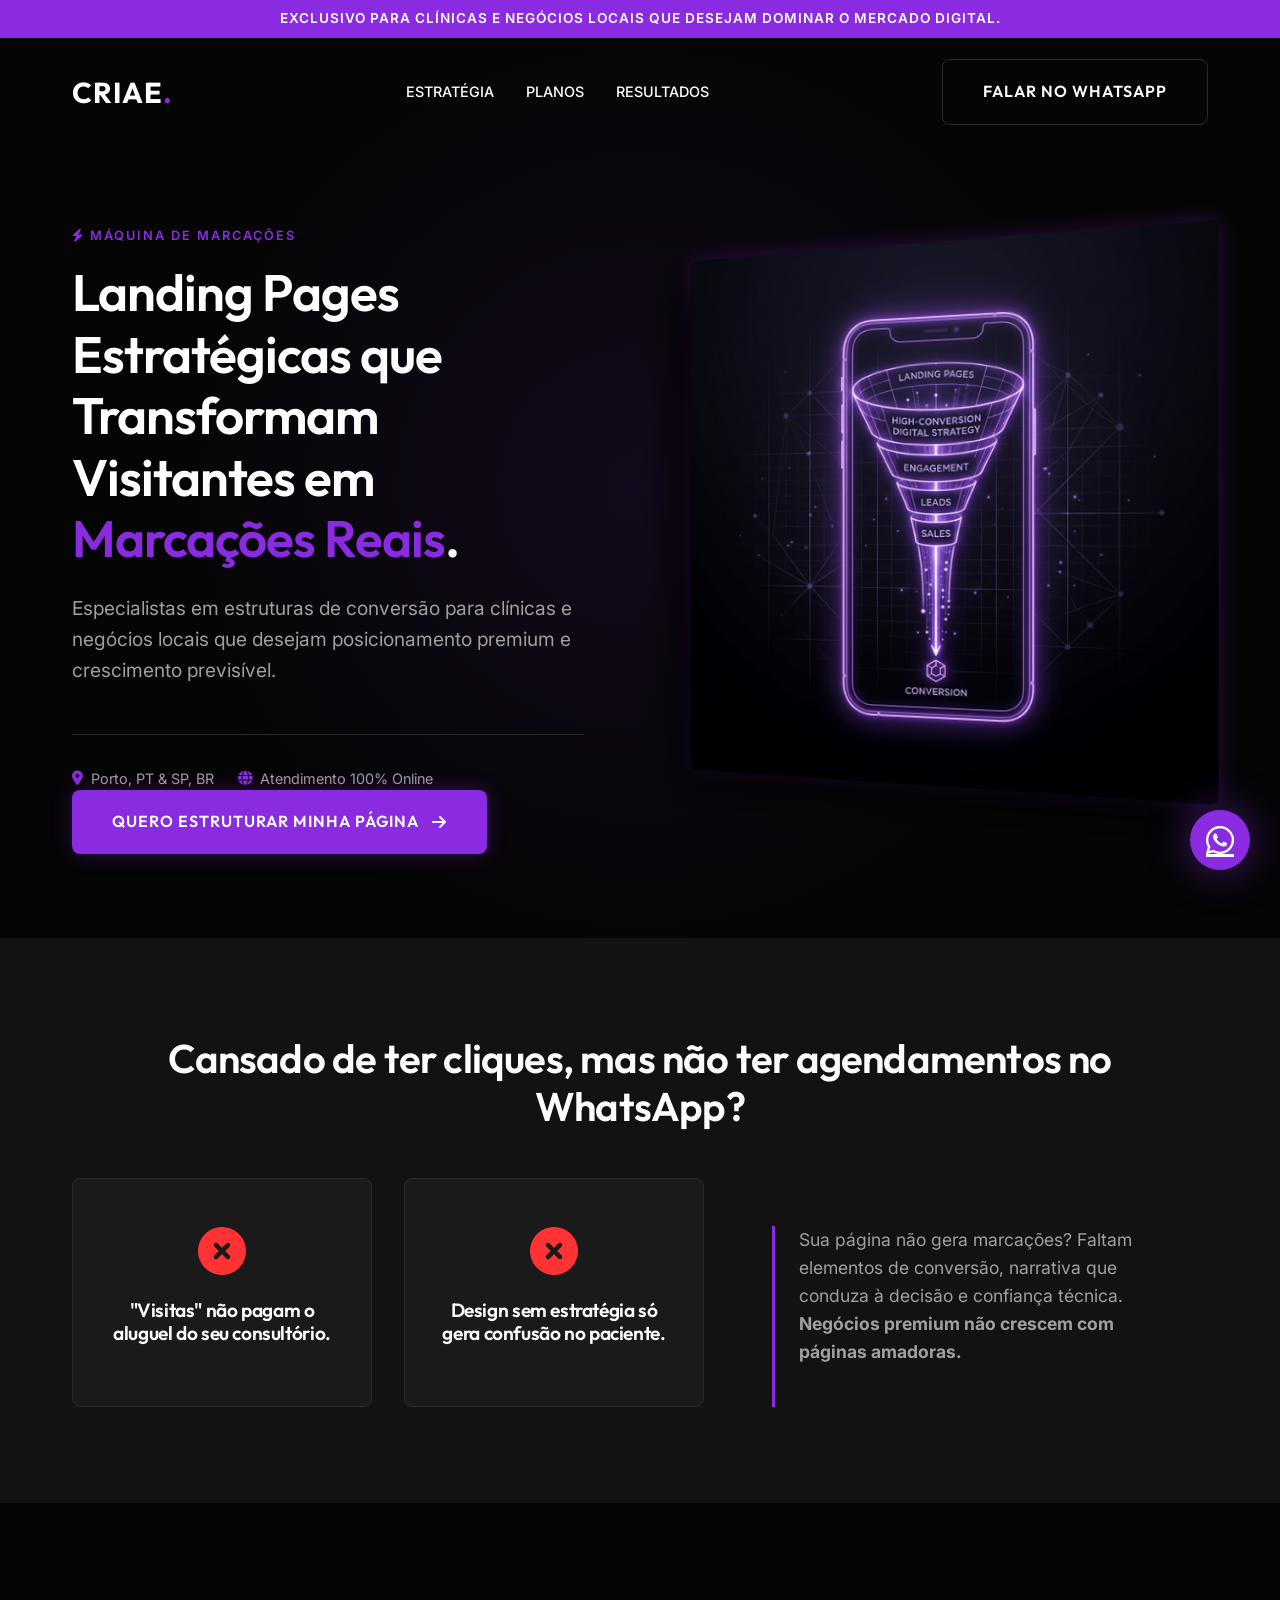
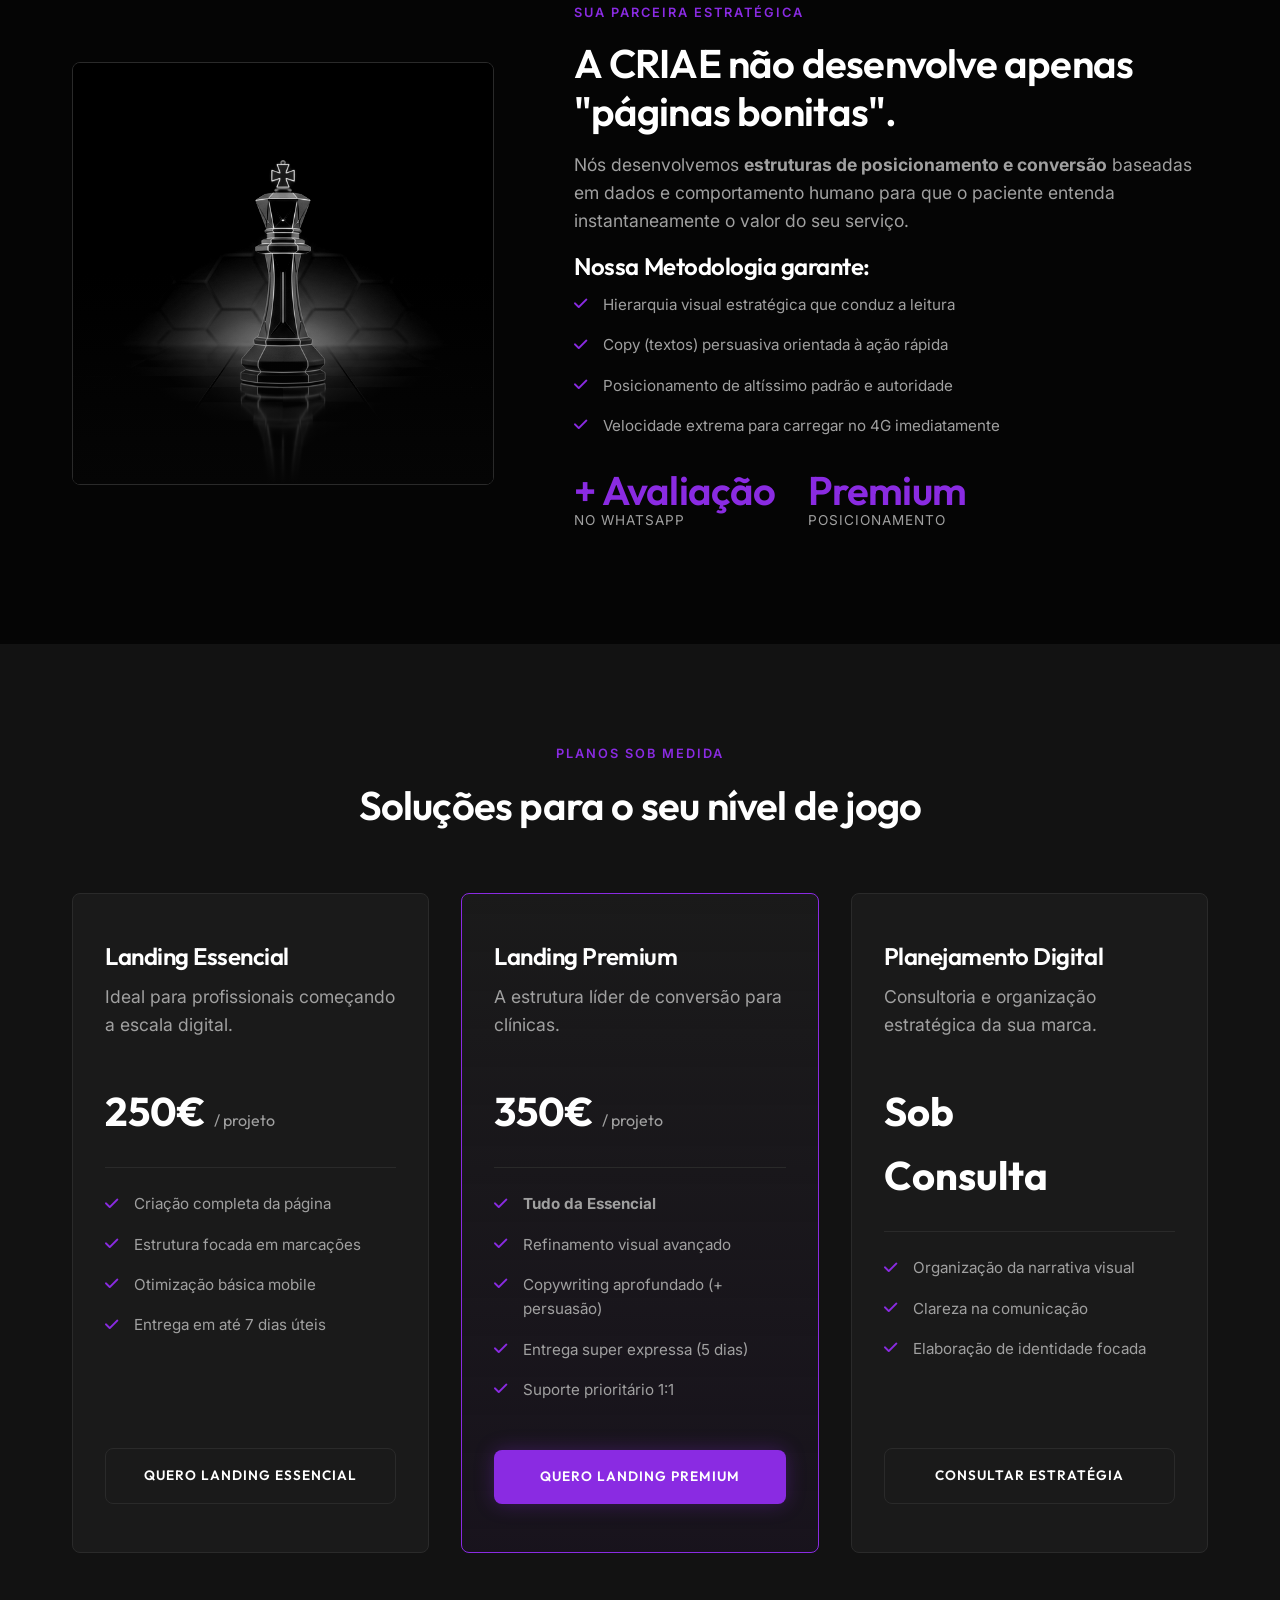
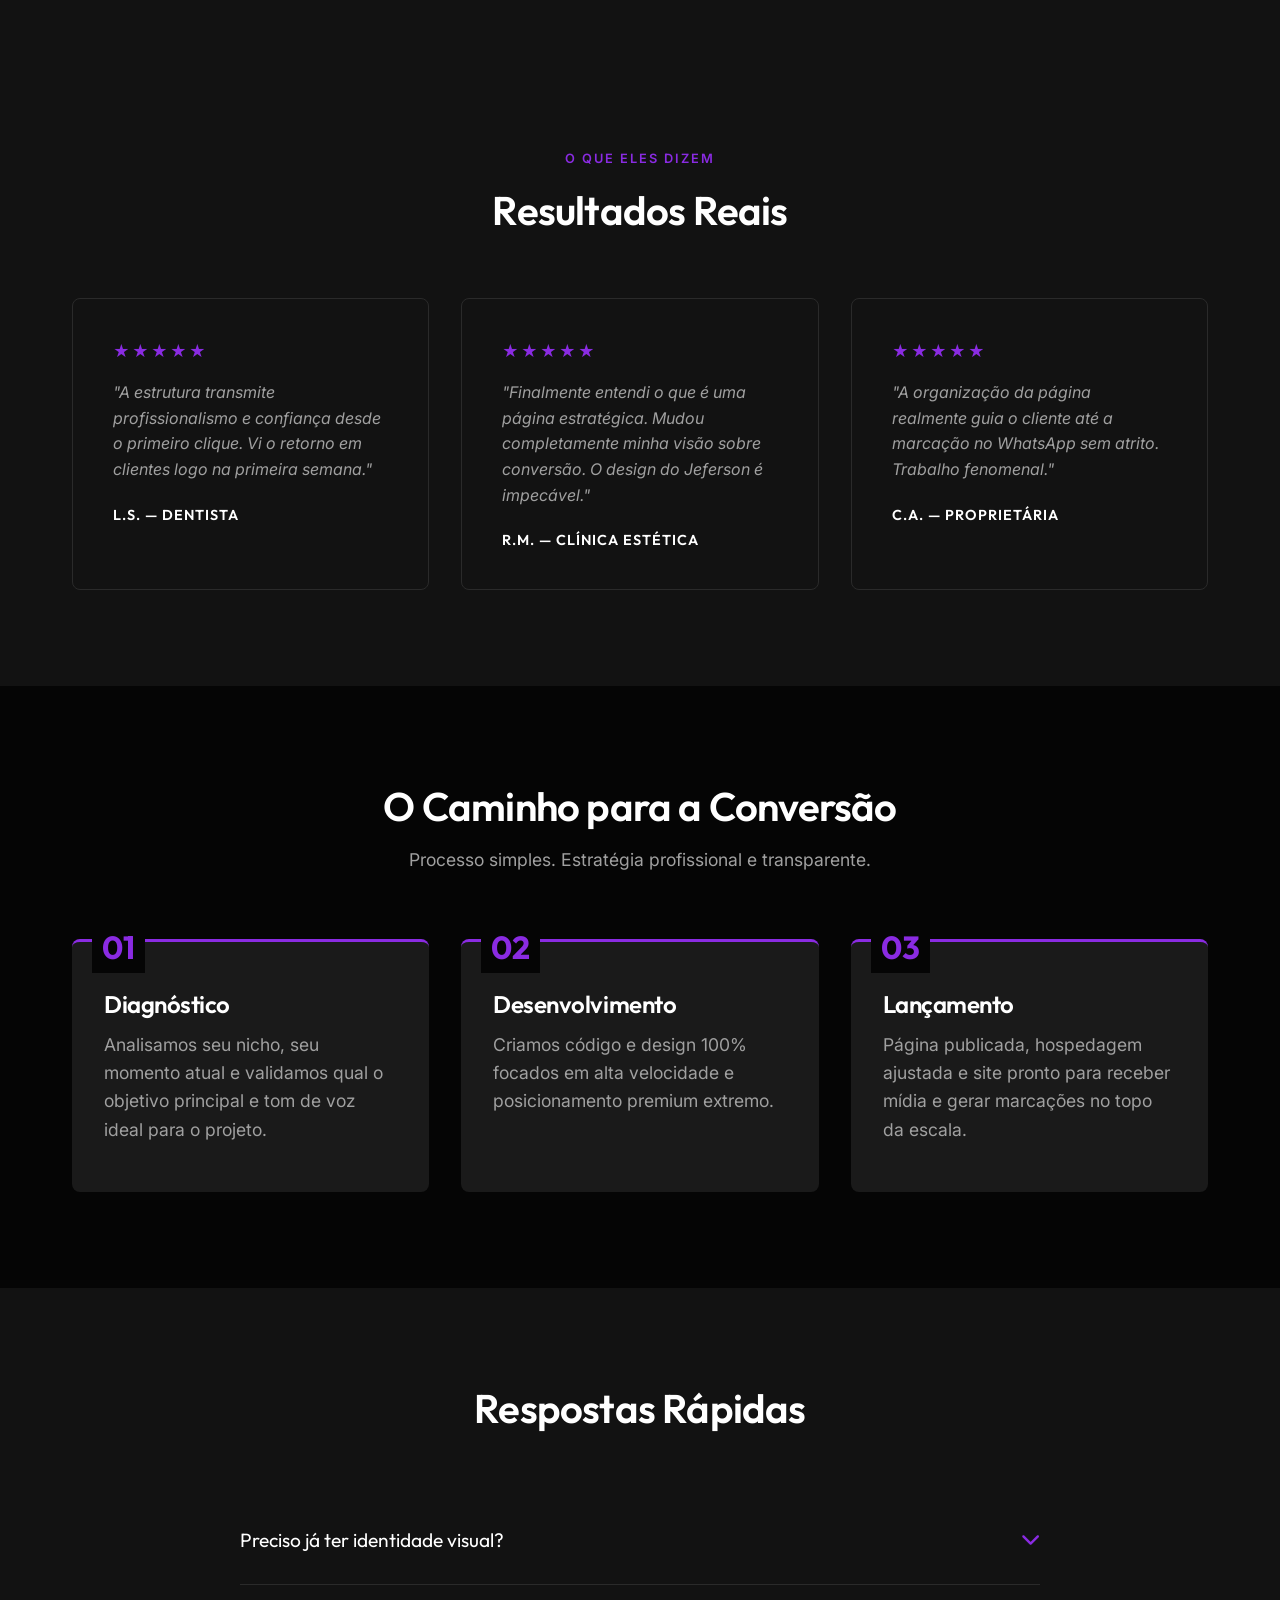
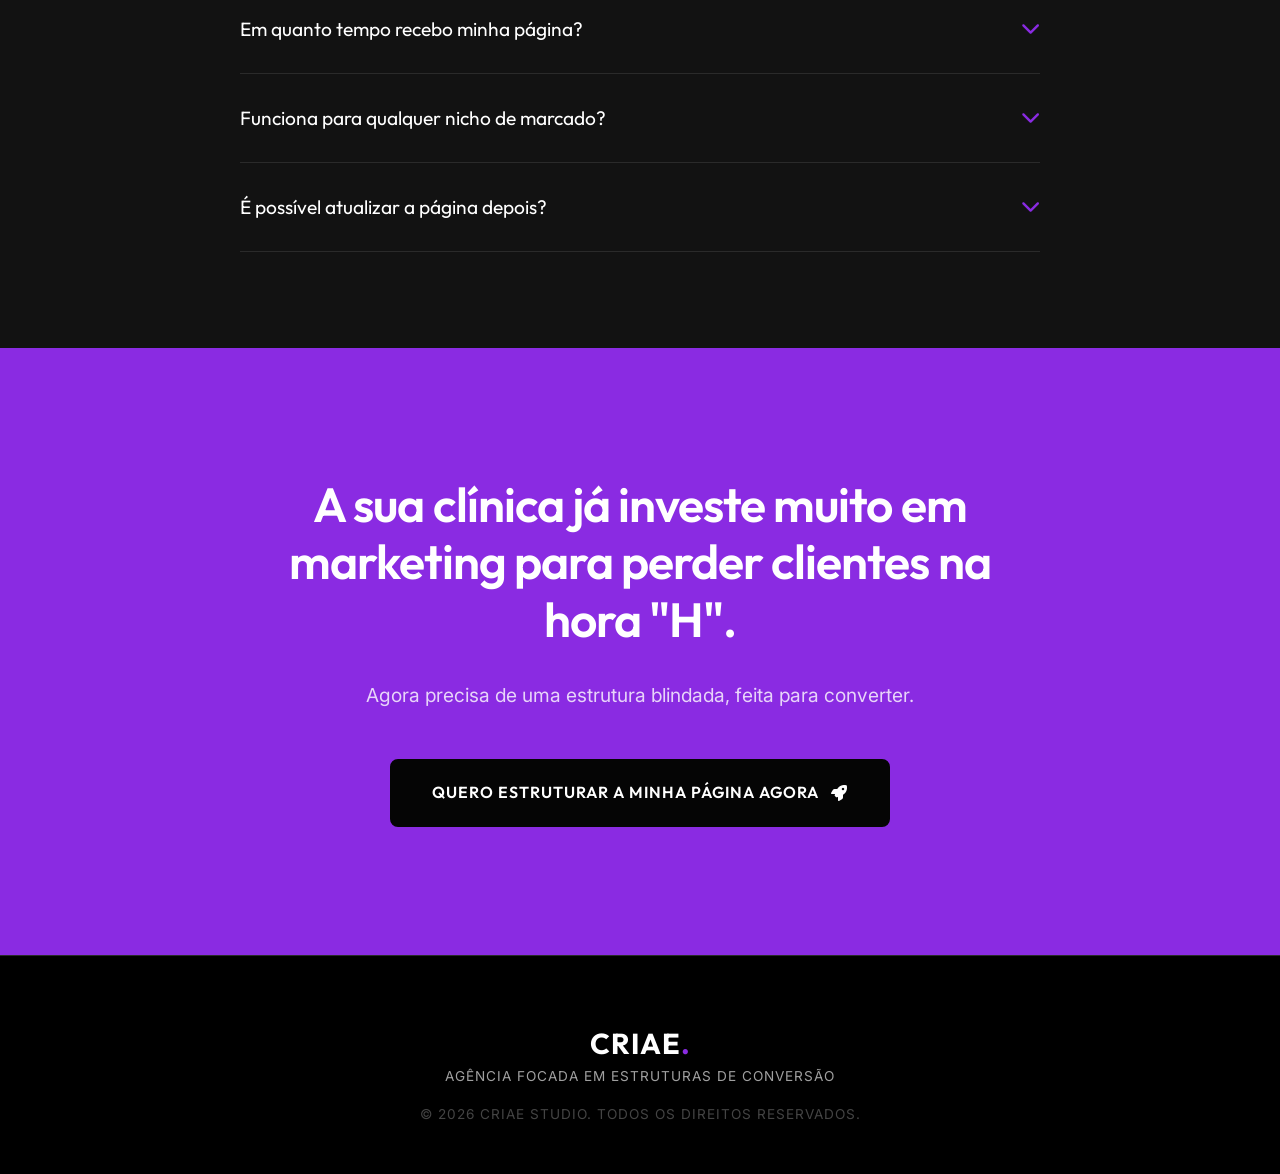
==== index.html @ f4f5b091 "feat: Initial commit - CRIAE Landing Page" ====
<!DOCTYPE html>
<html lang="pt-BR">

<head>
    <meta charset="UTF-8">
    <meta name="viewport" content="width=device-width, initial-scale=1.0">
    <title>CRIAE | Estruturas de Alta Conversão</title>
    <meta name="description"
        content="CRIAE desenvolve landing pages estratégicas focadas em marcações para clínicas e negócios locais no Brasil e Portugal. Estrutura premium com foco em conversão real.">

    <!-- Google Fonts Modernas -->
    <link rel="preconnect" href="https://fonts.googleapis.com">
    <link rel="preconnect" href="https://fonts.gstatic.com" crossorigin>
    <link
        href="https://fonts.googleapis.com/css2?family=Inter:wght@300;400;500;600&family=Outfit:wght@300;400;500;600;700&display=swap"
        rel="stylesheet">

    <!-- Custom CSS -->
    <link rel="stylesheet" href="style.css">

    <!-- FontAwesome -->
    <link rel="stylesheet" href="https://cdnjs.cloudflare.com/ajax/libs/font-awesome/6.4.0/css/all.min.css">
</head>

<body>

    <!-- Top Alert (V4 Style) -->
    <div class="top-alert">
        Exclusivo para clínicas e negócios locais que desejam dominar o mercado digital.
    </div>

    <!-- Header / Navbar -->
    <header class="navbar">
        <div class="container nav-content">
            <div class="logo">
                <span class="logo-text">CRIAE<span>.</span></span>
            </div>

            <div class="nav-links">
                <a href="#problema">Estratégia</a>
                <a href="#servicos">Planos</a>
                <a href="#depoimentos">Resultados</a>
            </div>

            <a href="https://wa.me/5519998803750" target="_blank" class="btn btn-outline btn-sm">Falar no WhatsApp</a>
        </div>
    </header>

    <!-- Botão Flutuante WPP -->
    <a href="https://wa.me/5519998803750" target="_blank" class="btn-floating">
        <i class="fab fa-whatsapp"></i>
    </a>

    <!-- 1. HERO SECTION -->
    <section class="hero" id="hero">
        <div class="container hero-container">
            <div class="hero-content animate-on-scroll">
                <span class="subtitle"><i class="fas fa-bolt"></i> Máquina de Marcações</span>
                <h1>Landing Pages Estratégicas que Transformam Visitantes em <span>Marcações Reais</span>.</h1>
                <p>Especialistas em estruturas de conversão para clínicas e negócios locais que desejam posicionamento
                    premium e crescimento previsível.</p>

                <div class="badges-hero">
                    <div class="badge-item"><i class="fas fa-map-marker-alt"></i> Porto, PT & SP, BR</div>
                    <div class="badge-item"><i class="fas fa-globe"></i> Atendimento 100% Online</div>
                </div>

                <div class="hero-actions">
                    <a href="https://wa.me/5519998803750" target="_blank" class="btn btn-primary">
                        Quero Estruturar Minha Página <i class="fas fa-arrow-right"></i>
                    </a>
                </div>
            </div>

            <div class="hero-image animate-on-scroll delay-1">
                <!-- Imagem ilustrativa forte, no lugar teremos mocapes/dashboards estrategicos depois -->
                <img src="hero-criae.png" alt="Estratégia Digital Estruturada">
            </div>
        </div>
    </section>

    <!-- 2. SECTION: O PROBLEMA DO CLIENTE (V4 Style) -->
    <section class="problem section-padding bg-dark" id="problema">
        <div class="container">
            <div class="section-header text-center animate-on-scroll">
                <h2>Cansado de ter cliques, mas não ter agendamentos no WhatsApp?</h2>
            </div>

            <div class="problem-cards animate-on-scroll delay-1">
                <!-- Bloco de ERRO 1 -->
                <div class="problem-card">
                    <i class="fas fa-times-circle"></i>
                    <h3>"Visitas" não pagam o aluguel do seu consultório.</h3>
                </div>

                <!-- Bloco de ERRO 2 -->
                <div class="problem-card">
                    <i class="fas fa-times-circle"></i>
                    <h3>Design sem estratégia só gera confusão no paciente.</h3>
                </div>

                <!-- Resolução / Quebra de objeção -->
                <div class="problem-text-side">
                    <p>Sua página não gera marcações? Faltam elementos de conversão, narrativa que conduza à decisão e
                        confiança técnica. <strong>Negócios premium não crescem com páginas amadoras.</strong></p>
                </div>
            </div>
        </div>
    </section>

    <!-- 3. SECTION: SOBRE A CRIAE -->
    <section class="about section-padding" id="sobre">
        <div class="container about-grid">
            <div class="about-photo animate-on-scroll">
                <!-- Foto abstrata de estratégia gerada via IA -->
                <img src="strategy-criae.png" alt="Estratégia e Conversão">
            </div>

            <div class="about-text animate-on-scroll delay-1">
                <span class="subtitle text-purple">Sua parceira Estratégica</span>
                <h2>A CRIAE não desenvolve apenas "páginas bonitas".</h2>
                <p>Nós desenvolvemos <strong>estruturas de posicionamento e conversão</strong> baseadas em dados e
                    comportamento humano para que o paciente entenda instantaneamente o valor do seu serviço.</p>

                <h3 class="mt-4">Nossa Metodologia garante:</h3>
                <div class="service-features mt-2">
                    <ul>
                        <li><i class="fas fa-check"></i> Hierarquia visual estratégica que conduz a leitura</li>
                        <li><i class="fas fa-check"></i> Copy (textos) persuasiva orientada à ação rápida</li>
                        <li><i class="fas fa-check"></i> Posicionamento de altíssimo padrão e autoridade</li>
                        <li><i class="fas fa-check"></i> Velocidade extrema para carregar no 4G imediatamente</li>
                    </ul>
                </div>

                <div class="stats-grid">
                    <div class="stat-item">
                        <h4>+ Avaliação</h4>
                        <p>No WhatsApp</p>
                    </div>
                    <div class="stat-item">
                        <h4>Premium</h4>
                        <p>Posicionamento</p>
                    </div>
                </div>
            </div>
        </div>
    </section>

    <!-- 4. SECTION: SERVIÇOS E PLANOS -->
    <section class="services section-padding bg-dark" id="servicos">
        <div class="container">
            <div class="section-header text-center animate-on-scroll">
                <span class="subtitle">Planos sob medida</span>
                <h2>Soluções para o seu nível de jogo</h2>
            </div>

            <div class="services-grid">

                <!-- Plano 1 -->
                <div class="service-card animate-on-scroll">
                    <h3>Landing Essencial</h3>
                    <p>Ideal para profissionais começando a escala digital.</p>
                    <div class="service-price">250€ <span style="font-size:1rem; color:#A0A0A0; font-weight:400">/
                            projeto</span></div>

                    <ul class="service-features">
                        <li><i class="fas fa-check"></i> Criação completa da página</li>
                        <li><i class="fas fa-check"></i> Estrutura focada em marcações</li>
                        <li><i class="fas fa-check"></i> Otimização básica mobile</li>
                        <li><i class="fas fa-check"></i> Entrega em até 7 dias úteis</li>
                    </ul>

                    <a href="https://wa.me/5519998803750?text=Quero%20minha%20Landing%20Essencial" target="_blank"
                        class="btn btn-outline">Quero Landing Essencial</a>
                </div>

                <!-- Plano 2 (Destaque) -->
                <div class="service-card highlight animate-on-scroll delay-1">
                    <h3>Landing Premium</h3>
                    <p>A estrutura líder de conversão para clínicas.</p>
                    <div class="service-price">350€ <span style="font-size:1rem; color:#A0A0A0; font-weight:400">/
                            projeto</span></div>

                    <ul class="service-features">
                        <li><i class="fas fa-check"></i> <strong>Tudo da Essencial</strong></li>
                        <li><i class="fas fa-check"></i> Refinamento visual avançado</li>
                        <li><i class="fas fa-check"></i> Copywriting aprofundado (+ persuasão)</li>
                        <li><i class="fas fa-check"></i> Entrega super expressa (5 dias)</li>
                        <li><i class="fas fa-check"></i> Suporte prioritário 1:1</li>
                    </ul>

                    <a href="https://wa.me/5519998803750?text=Quero%20minha%20Landing%20Premium" target="_blank"
                        class="btn btn-primary">Quero Landing Premium</a>
                </div>

                <!-- Serviço Extra -->
                <div class="service-card animate-on-scroll delay-2">
                    <h3>Planejamento Digital</h3>
                    <p>Consultoria e organização estratégica da sua marca.</p>
                    <div class="service-price">Sob<br>Consulta</div>

                    <ul class="service-features">
                        <li><i class="fas fa-check"></i> Organização da narrativa visual</li>
                        <li><i class="fas fa-check"></i> Clareza na comunicação</li>
                        <li><i class="fas fa-check"></i> Elaboração de identidade focada</li>
                    </ul>

                    <a href="https://wa.me/5519998803750?text=Quero%20estruturar%20meu%20posicionamento" target="_blank"
                        class="btn btn-outline">Consultar Estratégia</a>
                </div>

            </div>
        </div>
    </section>



    <!-- 6. SECTION: PROVAS SOCIAIS (Estrutural) -->
    <section class="testimonials section-padding bg-dark" id="depoimentos">
        <div class="container">
            <div class="section-header text-center animate-on-scroll">
                <span class="subtitle">O que eles dizem</span>
                <h2>Resultados Reais</h2>
            </div>

            <div class="testimonials-grid">
                <div class="test-card animate-on-scroll">
                    <div class="stars">★★★★★</div>
                    <p>"A estrutura transmite profissionalismo e confiança desde o primeiro clique. Vi o retorno em
                        clientes logo na primeira semana."</p>
                    <h5>L.S. — Dentista</h5>
                </div>

                <div class="test-card animate-on-scroll delay-1">
                    <div class="stars">★★★★★</div>
                    <p>"Finalmente entendi o que é uma página estratégica. Mudou completamente minha visão sobre
                        conversão. O design do Jeferson é impecável."</p>
                    <h5>R.M. — Clínica Estética</h5>
                </div>

                <div class="test-card animate-on-scroll delay-2">
                    <div class="stars">★★★★★</div>
                    <p>"A organização da página realmente guia o cliente até a marcação no WhatsApp sem atrito. Trabalho
                        fenomenal."</p>
                    <h5>C.A. — Proprietária</h5>
                </div>
            </div>
        </div>
    </section>

    <!-- 7. SECTION: COMO FUNCIONA -->
    <section class="how-it-works section-padding" id="processo">
        <div class="container">
            <div class="section-header text-center animate-on-scroll">
                <h2>O Caminho para a Conversão</h2>
                <p>Processo simples. Estratégia profissional e transparente.</p>
            </div>

            <div class="steps-grid">
                <div class="step-item animate-on-scroll">
                    <span class="step-number">01</span>
                    <h3>Diagnóstico</h3>
                    <p>Analisamos seu nicho, seu momento atual e validamos qual o objetivo principal e tom de voz ideal
                        para o projeto.</p>
                </div>

                <div class="step-item animate-on-scroll delay-1">
                    <span class="step-number">02</span>
                    <h3>Desenvolvimento</h3>
                    <p>Criamos código e design 100% focados em alta velocidade e posicionamento premium extremo.</p>
                </div>

                <div class="step-item animate-on-scroll delay-2">
                    <span class="step-number">03</span>
                    <h3>Lançamento</h3>
                    <p>Página publicada, hospedagem ajustada e site pronto para receber mídia e gerar marcações no topo
                        da escala.</p>
                </div>
            </div>
        </div>
    </section>

    <!-- 8. SECTION: FAQ -->
    <section class="faq-section section-padding bg-dark" id="faq">
        <div class="container">
            <div class="section-header text-center animate-on-scroll">
                <h2>Respostas Rápidas</h2>
            </div>

            <div class="faq-container animate-on-scroll delay-1">
                <div class="faq-item">
                    <button class="faq-question">Preciso já ter identidade visual? <i
                            class="fas fa-chevron-down"></i></button>
                    <div class="faq-answer">
                        <p>Não obrigatoriamente. Durante o alinhamento, podemos trabalhar com cores baseadas no seu
                            segmento e adaptar ou mesmo sugerir uma comunicação estratégica limpa.</p>
                    </div>
                </div>

                <div class="faq-item">
                    <button class="faq-question">Em quanto tempo recebo minha página? <i
                            class="fas fa-chevron-down"></i></button>
                    <div class="faq-answer">
                        <p>Nosso fluxo de entrega é super otimizado. Dependendo das suas aprovações e do plano
                            escolhido, você verá seu ambiente de conversão pronto e no ar em 5 a 7 dias úteis.</p>
                    </div>
                </div>

                <div class="faq-item">
                    <button class="faq-question">Funciona para qualquer nicho de marcado? <i
                            class="fas fa-chevron-down"></i></button>
                    <div class="faq-answer">
                        <p>Nós somos focados. Atendemos com maestria profissionais da área da saúde, dentistas, estética
                            avançada e prestadores de serviços B2B que buscam um posicionamento inigualável no celular.
                        </p>
                    </div>
                </div>

                <div class="faq-item">
                    <button class="faq-question">É possível atualizar a página depois? <i
                            class="fas fa-chevron-down"></i></button>
                    <div class="faq-answer">
                        <p>Sim! Construímos nossos projetos pensando na escalabilidade. Ao longo dos meses você pode nos
                            solicitar adições de novas seções, vídeos ou textos conforme seu negócio cresce.</p>
                    </div>
                </div>
            </div>
        </div>
    </section>

    <!-- 9. SECTION: FINAL CTA -->
    <section class="final-cta animate-on-scroll" id="agendar">
        <div class="container">
            <h2>A sua clínica já investe muito em marketing para perder clientes na hora "H".</h2>
            <p style="color: rgba(255,255,255,0.8); font-size:1.2rem; margin-bottom: 3rem;">Agora precisa de uma
                estrutura blindada, feita para converter.</p>

            <a href="https://wa.me/5519998803750" target="_blank" class="btn btn-primary">
                Quero Estruturar a Minha Página Agora <i class="fas fa-rocket"></i>
            </a>
        </div>
    </section>

    <!-- Footer -->
    <footer class="footer">
        <div class="container text-center">
            <div class="logo mb-2">
                <span class="logo-text">CRIAE<span class="text-purple">.</span></span>
            </div>
            <p class="footer-text mt-3">Agência focada em estruturas de conversão</p>
            <p class="footer-text" style="color: #444; margin-top:0.5rem">© 2026 CRIAE Studio. Todos os direitos
                reservados.</p>
        </div>
    </footer>

    <!-- Script JS -->
    <script src="main.js"></script>
</body>

</html>
---- style.css ----
/* =========================================
   CRIAE - Premium Dark Mode CSS Styles
   ========================================= */

/* Variáveis CSS */
:root {
  /* Paleta Dark Premium */
  --bg-color: #050505;
  /* Preto absoluto/carbono */
  --bg-light: #121212;
  /* Fundo secundário para seções alternadas */
  --bg-card: #1A1A1A;
  /* Fundo para cards */
  --primary-color: #FFFFFF;
  /* Branco puro para textos primários e alto contraste */
  --accent-color: #8A2BE2;
  /* Roxo Neon Premium (substituindo #6A0DAD por um com mais "glow" em fundo preto) */
  --accent-hover: #9D4EDD;
  --accent-muted: rgba(138, 43, 226, 0.15);
  /* Roxo translúcido para fundos sutis */
  --text-dark: #FFFFFF;
  /* Alias para primary-color em dark mode */
  --text-light: #A0A0A0;
  /* Cinza platina para parágrafos */
  --border-color: #2A2A2A;
  /* Linhas de divisão sutis em dark mode */
  --error: #FF3333;
  /* Ícones de erro (como na ref. da V4) */

  /* Fontes Modernas (Como na v4) */
  --font-heading: 'Outfit', sans-serif;
  --font-body: 'Inter', sans-serif;

  /* Sombras Modernas (Glow) */
  --shadow-purple: 0 0 20px rgba(138, 43, 226, 0.3);
  --shadow-purple-strong: 0 0 40px rgba(138, 43, 226, 0.5);

  /* Transições Base */
  --transition: all 0.4s cubic-bezier(0.16, 1, 0.3, 1);

  /* Arredondamento */
  --radius: 8px;
  /* Cantos um pouco mais retos estilo V4/Agências */
}

/* Reset Genérico */
* {
  margin: 0;
  padding: 0;
  box-sizing: border-box;
}

html {
  scroll-behavior: smooth;
}

body {
  font-family: var(--font-body);
  color: var(--text-dark);
  background-color: var(--bg-color);
  line-height: 1.6;
  overflow-x: hidden;
  -webkit-font-smoothing: antialiased;
}

/* Tipografia */
h1,
h2,
h3,
h4,
h5,
h6 {
  font-family: var(--font-heading);
  color: var(--primary-color);
  font-weight: 600;
  /* Mais peso para impacto estilo V4 */
  line-height: 1.2;
  letter-spacing: -0.02em;
}

h1 {
  font-size: 3.5rem;
  margin-bottom: 1.5rem;
}

h1 span {
  color: var(--accent-color);
}

h2 {
  font-size: 2.5rem;
  margin-bottom: 1rem;
}

h3 {
  font-size: 1.5rem;
  margin-bottom: 0.8rem;
}

p {
  margin-bottom: 1rem;
  color: var(--text-light);
  font-size: 1.1rem;
  font-weight: 400;
}

.subtitle {
  display: inline-block;
  font-family: var(--font-body);
  text-transform: uppercase;
  letter-spacing: 2px;
  font-size: 0.8rem;
  color: var(--accent-color);
  font-weight: 600;
  margin-bottom: 1rem;
}

.text-purple {
  color: var(--accent-color) !important;
}

.text-white {
  color: var(--primary-color) !important;
}

/* Utilitários */
.container {
  max-width: 1200px;
  /* Alinhado ao centro como na imagem de ref */
  margin: 0 auto;
  padding: 0 2rem;
}

.section-padding {
  padding: 6rem 0;
}

.text-center {
  text-align: center;
}

.bg-dark {
  background-color: var(--bg-light);
}

.border-top {
  border-top: 1px solid var(--border-color);
}

/* Top Bar Alert (Semelhante ao topo vermelho da V4, mas em roxo ou sutil) */
.top-alert {
  background-color: var(--accent-color);
  color: var(--white);
  text-align: center;
  padding: 0.5rem 0;
  font-size: 0.85rem;
  font-weight: 600;
  letter-spacing: 1px;
  text-transform: uppercase;
}

/* Navbar */
.navbar {
  position: absolute;
  /* Não fixed por padrão caso queira o top-alert limpo */
  top: 35px;
  /* abaixo do alert */
  left: 0;
  width: 100%;
  z-index: 1000;
  padding: 1.5rem 0;
  background: transparent;
  transition: var(--transition);
}

.navbar.scrolled {
  position: fixed;
  top: 0;
  background: rgba(5, 5, 5, 0.95);
  backdrop-filter: blur(10px);
  border-bottom: 1px solid var(--border-color);
  padding: 1rem 0;
}

.nav-content {
  display: flex;
  justify-content: space-between;
  align-items: center;
}

.logo-text {
  font-family: var(--font-heading);
  font-size: 1.8rem;
  font-weight: 700;
  color: var(--primary-color);
  letter-spacing: 1px;
}

.logo-text span {
  color: var(--accent-color);
}

/* Links Nav (Opcional, inspirado na V4) */
.nav-links {
  display: flex;
  gap: 2rem;
}

.nav-links a {
  color: var(--primary-color);
  text-decoration: none;
  font-size: 0.9rem;
  font-weight: 500;
  text-transform: uppercase;
  transition: var(--transition);
}

.nav-links a:hover {
  color: var(--accent-color);
}

/* Botões */
.btn {
  display: inline-flex;
  align-items: center;
  justify-content: center;
  gap: 0.8rem;
  padding: 1.2rem 2.5rem;
  font-family: var(--font-heading);
  font-weight: 600;
  font-size: 1rem;
  text-transform: uppercase;
  letter-spacing: 1px;
  text-decoration: none;
  border-radius: var(--radius);
  transition: var(--transition);
  cursor: pointer;
  border: none;
}

.btn-primary {
  background-color: var(--accent-color);
  color: var(--white);
  box-shadow: var(--shadow-purple);
}

.btn-primary:hover {
  background-color: var(--accent-hover);
  transform: translateY(-2px);
  box-shadow: var(--shadow-purple-strong);
}

.btn-outline {
  background-color: transparent;
  color: var(--primary-color);
  border: 1px solid var(--border-color);
}

.btn-outline:hover {
  border-color: var(--accent-color);
  color: var(--accent-color);
  background-color: var(--accent-muted);
}

.btn-ghost {
  background-color: transparent;
  color: var(--primary-color);
  border-bottom: 2px solid var(--accent-color);
  padding: 0.5rem 0;
  border-radius: 0;
}

.btn-ghost:hover {
  border-bottom-color: var(--white);
}

/* Flutuante WPP */
.btn-floating {
  position: fixed;
  bottom: 30px;
  right: 30px;
  width: 60px;
  height: 60px;
  background-color: var(--accent-color);
  color: var(--white);
  border-radius: 50%;
  display: flex;
  align-items: center;
  justify-content: center;
  font-size: 2rem;
  box-shadow: var(--shadow-purple-strong);
  z-index: 9999;
  transition: var(--transition);
}

.btn-floating:hover {
  transform: scale(1.1);
}

/* Hero Section */
.hero {
  min-height: 100vh;
  display: flex;
  align-items: center;
  position: relative;
  padding-top: 100px;
  /* Fundo escuro com gradiente radial sutil roxo no centro */
  background: radial-gradient(circle at 50% 50%, rgba(138, 43, 226, 0.1) 0%, rgba(5, 5, 5, 1) 60%);
}

.hero-container {
  display: grid;
  grid-template-columns: 1fr 1fr;
  gap: 3rem;
  align-items: center;
}

.hero-content {
  padding-right: 2rem;
}

.hero-content h1 {
  font-size: 3.2rem;
}

.hero-content p {
  font-size: 1.2rem;
  margin-bottom: 2.5rem;
}

.badges-hero {
  display: flex;
  gap: 1.5rem;
  margin-top: 3rem;
  padding-top: 2rem;
  border-top: 1px solid var(--border-color);
}

.badge-item {
  display: flex;
  align-items: center;
  gap: 0.5rem;
  font-size: 0.9rem;
  color: var(--text-light);
}

.badge-item i {
  color: var(--accent-color);
}

.hero-image {
  position: relative;
}

.hero-image img {
  width: 100%;
  height: auto;
  border-radius: var(--radius);
  /* simular tela / mockup enviesado estilo V4 */
  transform: perspective(1000px) rotateY(-15deg) translateY(-20px);
  box-shadow: -20px 20px 50px rgba(0, 0, 0, 0.8), var(--shadow-purple);
  transition: var(--transition);
}

.hero-image:hover img {
  transform: perspective(1000px) rotateY(-5deg) translateY(-10px);
  box-shadow: -10px 10px 30px rgba(0, 0, 0, 0.9), var(--shadow-purple-strong);
}

/* Problem Section - Estilo V4 Cards Cancelados X */
.problem-cards {
  display: flex;
  justify-content: center;
  gap: 2rem;
  margin-top: 3rem;
}

.problem-card {
  background-color: var(--bg-card);
  border: 1px solid var(--border-color);
  padding: 3rem 2rem;
  border-radius: var(--radius);
  text-align: center;
  width: 300px;
  transition: var(--transition);
}

.problem-card:hover {
  border-color: var(--accent-color);
  box-shadow: var(--shadow-purple);
}

.problem-card i {
  font-size: 3rem;
  color: var(--error);
  margin-bottom: 1.5rem;
}

.problem-card h3 {
  font-size: 1.2rem;
  color: var(--primary-color);
}

.problem-text-side {
  max-width: 400px;
  margin: 3rem auto 0;
  text-align: left;
  border-left: 3px solid var(--accent-color);
  padding-left: 1.5rem;
}

.problem-text-side p {
  font-size: 1.1rem;
  color: var(--text-light);
  margin: 0;
}

/* About CRIAE */
.about-grid {
  display: grid;
  grid-template-columns: 0.8fr 1.2fr;
  gap: 5rem;
  align-items: center;
}

.about-photo {
  border-radius: var(--radius);
  border: 1px solid var(--border-color);
  overflow: hidden;
  position: relative;
}

.about-photo::after {
  content: '';
  position: absolute;
  bottom: 0;
  left: 0;
  right: 0;
  height: 50%;
  background: linear-gradient(transparent, var(--bg-color));
}

.about-photo img {
  width: 100%;
  display: block;
  filter: grayscale(100%) contrast(1.2);
}

.stats-grid {
  display: flex;
  gap: 2rem;
  margin-top: 2rem;
}

.stat-item h4 {
  font-size: 2.5rem;
  color: var(--accent-color);
  margin-bottom: 0;
  line-height: 1;
}

.stat-item p {
  font-size: 0.85rem;
  text-transform: uppercase;
  letter-spacing: 1px;
}

/* Services Modulos Pricing */
.services-grid {
  display: grid;
  grid-template-columns: repeat(3, 1fr);
  gap: 2rem;
  margin-top: 4rem;
}

.service-card {
  background-color: var(--bg-card);
  border: 1px solid var(--border-color);
  border-radius: var(--radius);
  padding: 3rem 2rem;
  position: relative;
  transition: var(--transition);
  display: flex;
  flex-direction: column;
}

.service-card:hover {
  transform: translateY(-10px);
  border-color: var(--accent-color);
  box-shadow: var(--shadow-purple);
}

.service-card.highlight {
  background: linear-gradient(180deg, var(--bg-card) 0%, rgba(138, 43, 226, 0.05) 100%);
  border-color: var(--accent-color);
}

.service-price {
  font-family: var(--font-heading);
  font-size: 2.5rem;
  font-weight: 700;
  color: var(--white);
  margin: 1.5rem 0;
  padding-bottom: 1.5rem;
  border-bottom: 1px solid var(--border-color);
}

.service-features {
  list-style: none;
  flex-grow: 1;
  margin-bottom: 2rem;
}

.service-features li {
  margin-bottom: 1rem;
  display: flex;
  gap: 1rem;
  font-size: 0.95rem;
  color: var(--text-light);
}

.service-features i {
  color: var(--accent-color);
  margin-top: 0.2rem;
}

.service-card .btn {
  width: 100%;
  padding: 1rem;
  font-size: 0.85rem;
}

/* Showcase / Mockups */
.showcase-container {
  background-color: var(--bg-card);
  border-radius: var(--radius);
  padding: 4rem;
  border: 1px solid var(--border-color);
  text-align: center;
  position: relative;
  overflow: hidden;
}

.showcase-container::before {
  content: '';
  position: absolute;
  top: -50%;
  left: -50%;
  width: 200%;
  height: 200%;
  background: radial-gradient(circle at center, rgba(138, 43, 226, 0.1) 0%, transparent 50%);
  pointer-events: none;
}

.mockup-area {
  margin-top: 3rem;
  height: 400px;
  background: rgba(0, 0, 0, 0.5);
  border: 1px dashed var(--border-color);
  border-radius: var(--radius);
  display: flex;
  align-items: center;
  justify-content: center;
  color: var(--text-light);
  font-family: var(--font-heading);
  font-size: 1.2rem;
  letter-spacing: 2px;
  text-transform: uppercase;
}

/* Testimonials / Provas Sociais */
.testimonials-grid {
  display: grid;
  grid-template-columns: repeat(3, 1fr);
  gap: 2rem;
  margin-top: 4rem;
}

.test-card {
  background-color: transparent;
  border: 1px solid var(--border-color);
  padding: 2.5rem;
  border-radius: var(--radius);
}

.test-card .stars {
  color: var(--accent-color);
  letter-spacing: 2px;
  margin-bottom: 1rem;
}

.test-card p {
  font-size: 1rem;
  font-style: italic;
  color: var(--text-light);
  margin-bottom: 1.5rem;
}

.test-card h5 {
  font-size: 0.9rem;
  text-transform: uppercase;
  letter-spacing: 1px;
  color: var(--white);
}

/* Flow/Steps */
.steps-grid {
  display: grid;
  grid-template-columns: repeat(3, 1fr);
  gap: 2rem;
  margin-top: 4rem;
}

.step-item {
  position: relative;
  padding: 2rem;
  background-color: var(--bg-card);
  border-radius: var(--radius);
  border-top: 3px solid var(--accent-color);
}

.step-number {
  position: absolute;
  top: -20px;
  left: 20px;
  background: var(--bg-color);
  color: var(--accent-color);
  font-family: var(--font-heading);
  font-size: 2rem;
  font-weight: 700;
  padding: 0 10px;
}

.step-item h3 {
  margin-top: 1rem;
}

/* FAQ Accordion Dark */
.faq-container {
  max-width: 800px;
  margin: 4rem auto 0;
}

.faq-item {
  border-bottom: 1px solid var(--border-color);
}

.faq-question {
  width: 100%;
  text-align: left;
  background: none;
  border: none;
  font-family: var(--font-heading);
  font-weight: 400;
  font-size: 1.2rem;
  color: var(--white);
  cursor: pointer;
  display: flex;
  justify-content: space-between;
  align-items: center;
  padding: 2rem 0;
  outline: none;
}

.faq-question i {
  color: var(--accent-color);
  transition: transform 0.4s ease;
}

.faq-question.active i {
  transform: rotate(180deg);
}

.faq-answer {
  max-height: 0;
  overflow: hidden;
  transition: max-height 0.4s ease;
}

.faq-answer p {
  padding-bottom: 2rem;
  color: var(--text-light);
}

/* Final CTA */
.final-cta {
  background-color: var(--accent-color);
  padding: 8rem 0;
  text-align: center;
}

.final-cta h2 {
  color: var(--white);
  font-size: 3rem;
  max-width: 800px;
  margin: 0 auto 2rem;
}

.final-cta .btn {
  background-color: var(--bg-color);
  color: var(--white);
  border: 2px solid var(--bg-color);
  box-shadow: none;
}

.final-cta .btn:hover {
  background-color: transparent;
  border-color: var(--white);
  color: var(--white);
}

/* Footer */
.footer {
  padding: 4rem 0 2rem;
  background-color: #000;
  border-top: 1px solid var(--border-color);
}

.footer-text {
  font-size: 0.85rem;
  color: var(--text-light);
  text-transform: uppercase;
  letter-spacing: 1px;
}

/* Animações */
.animate-on-scroll {
  opacity: 0;
  transform: translateY(30px);
  transition: opacity 1s cubic-bezier(0.16, 1, 0.3, 1), transform 1s cubic-bezier(0.16, 1, 0.3, 1);
}

.animate-on-scroll.visible {
  opacity: 1;
  transform: translateY(0);
}

.delay-1 {
  transition-delay: 0.1s;
}

.delay-2 {
  transition-delay: 0.2s;
}

.delay-3 {
  transition-delay: 0.3s;
}

/* Responsividade Mobile */
@media (max-width: 992px) {
  h1 {
    font-size: 2.5rem;
  }

  h2 {
    font-size: 2rem;
  }

  .hero-container,
  .about-grid {
    grid-template-columns: 1fr;
    gap: 3rem;
  }

  .hero-image {
    max-width: 600px;
    margin: 0 auto;
  }

  .hero-image img {
    transform: perspective(1000px) rotateY(0) translateY(0);
  }

  .services-grid,
  .testimonials-grid,
  .steps-grid {
    grid-template-columns: 1fr;
  }

  .problem-cards {
    flex-direction: column;
    align-items: center;
  }

  .problem-text-side {
    text-align: center;
    border-left: none;
    border-top: 3px solid var(--accent-color);
    padding-top: 1.5rem;
    padding-left: 0;
    margin-top: 2rem;
  }

  .nav-links {
    display: none;
  }
}
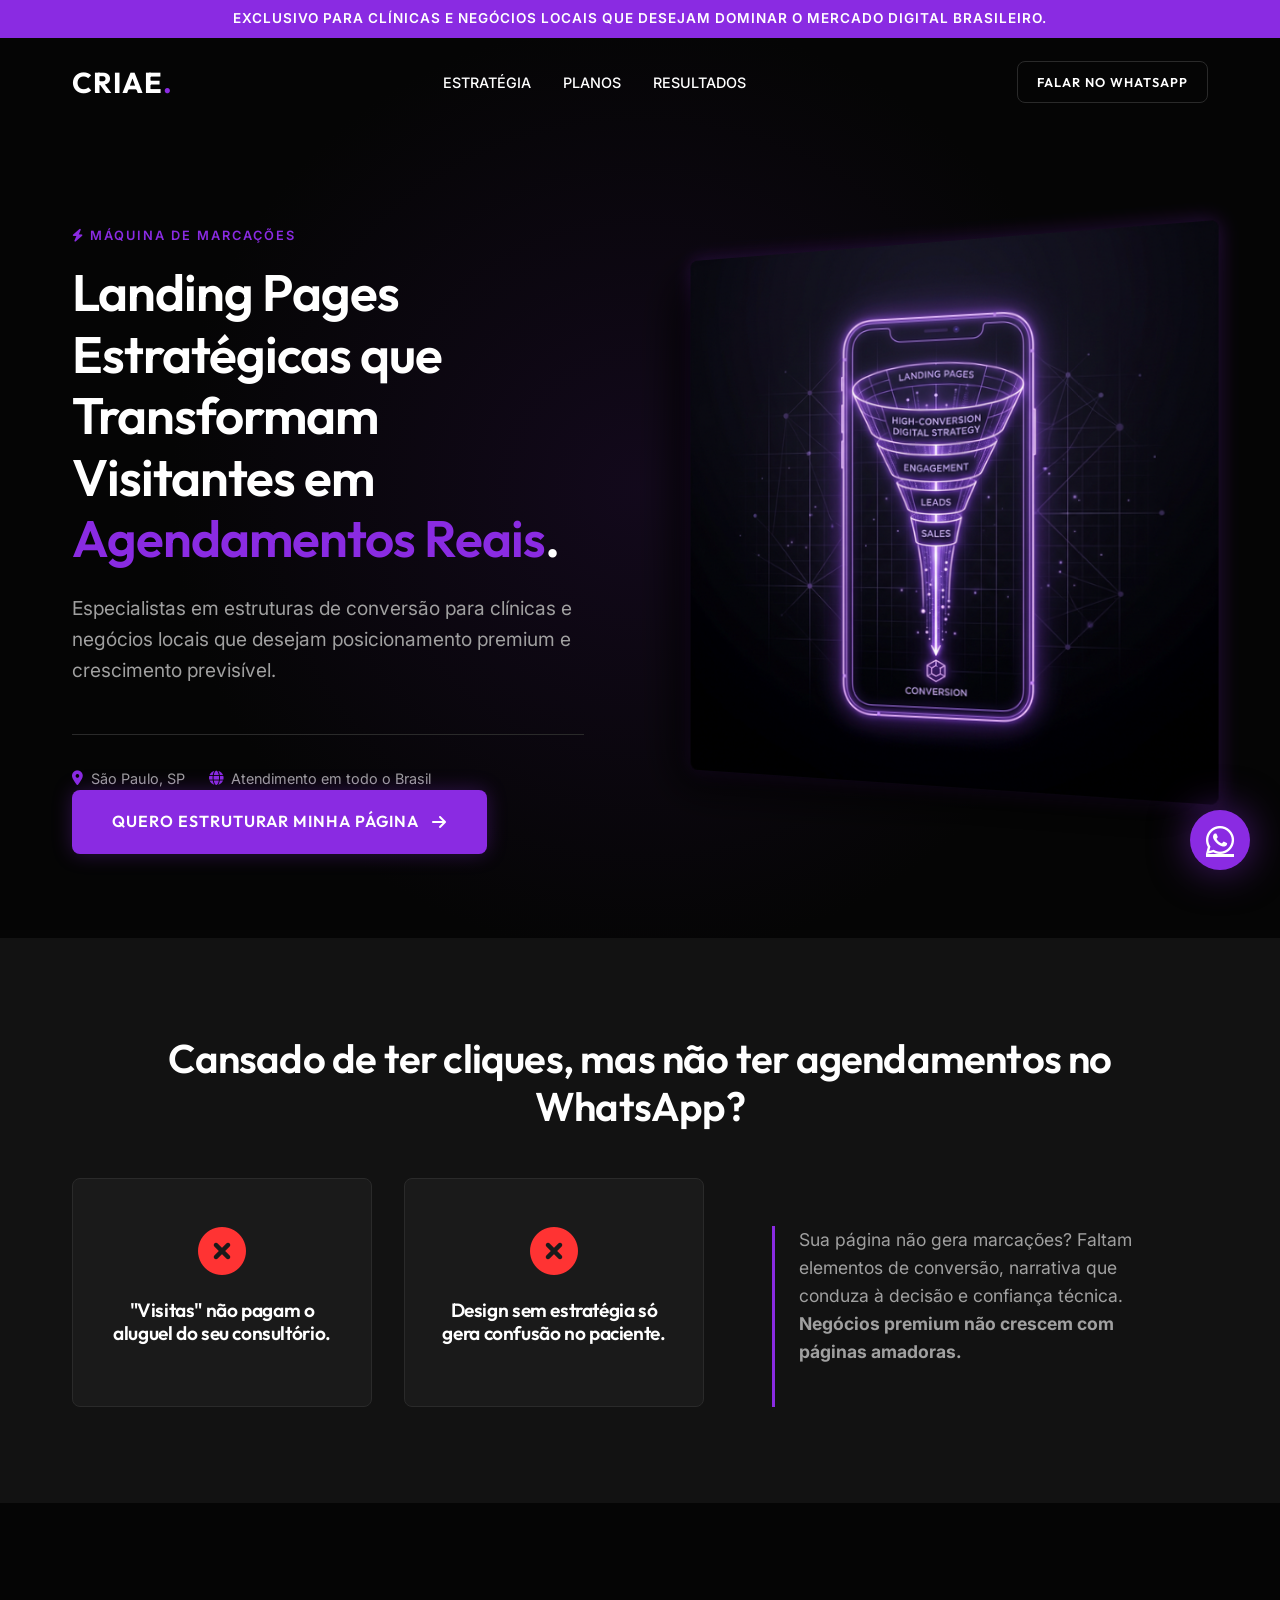
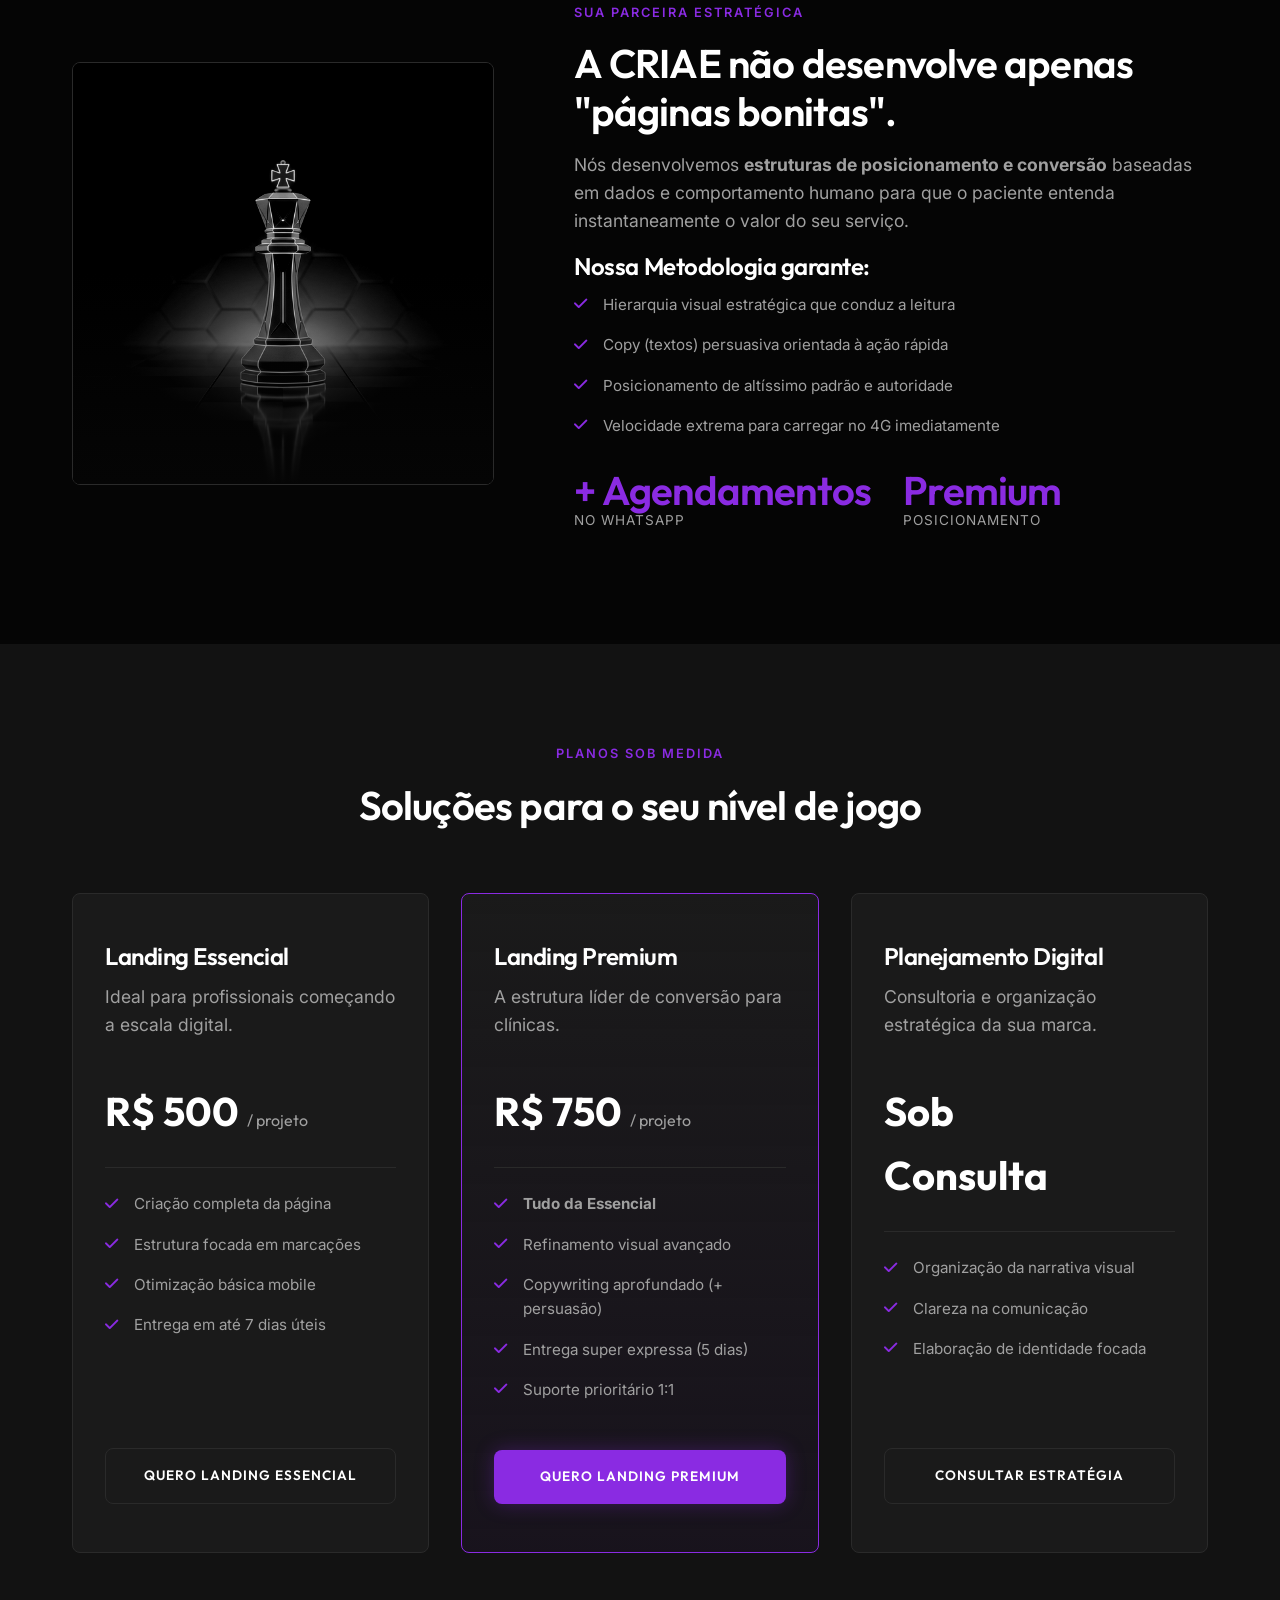
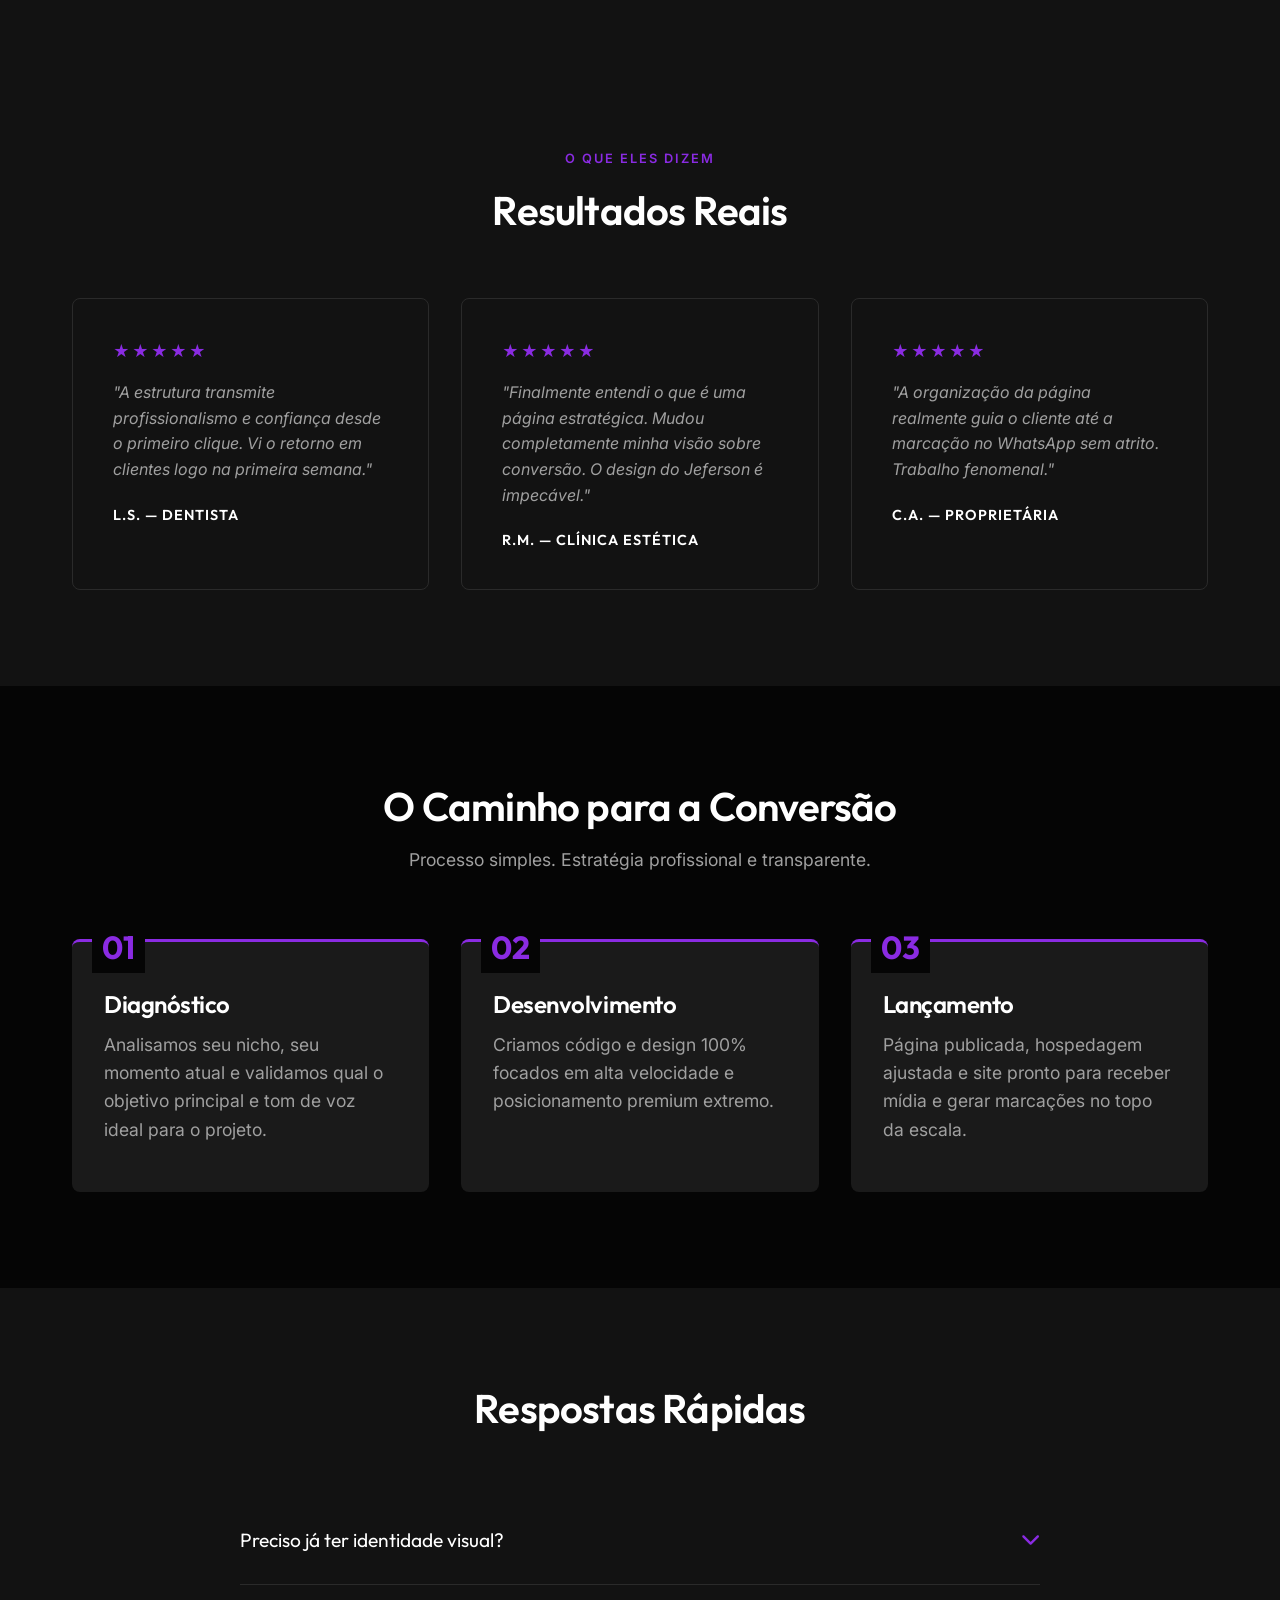
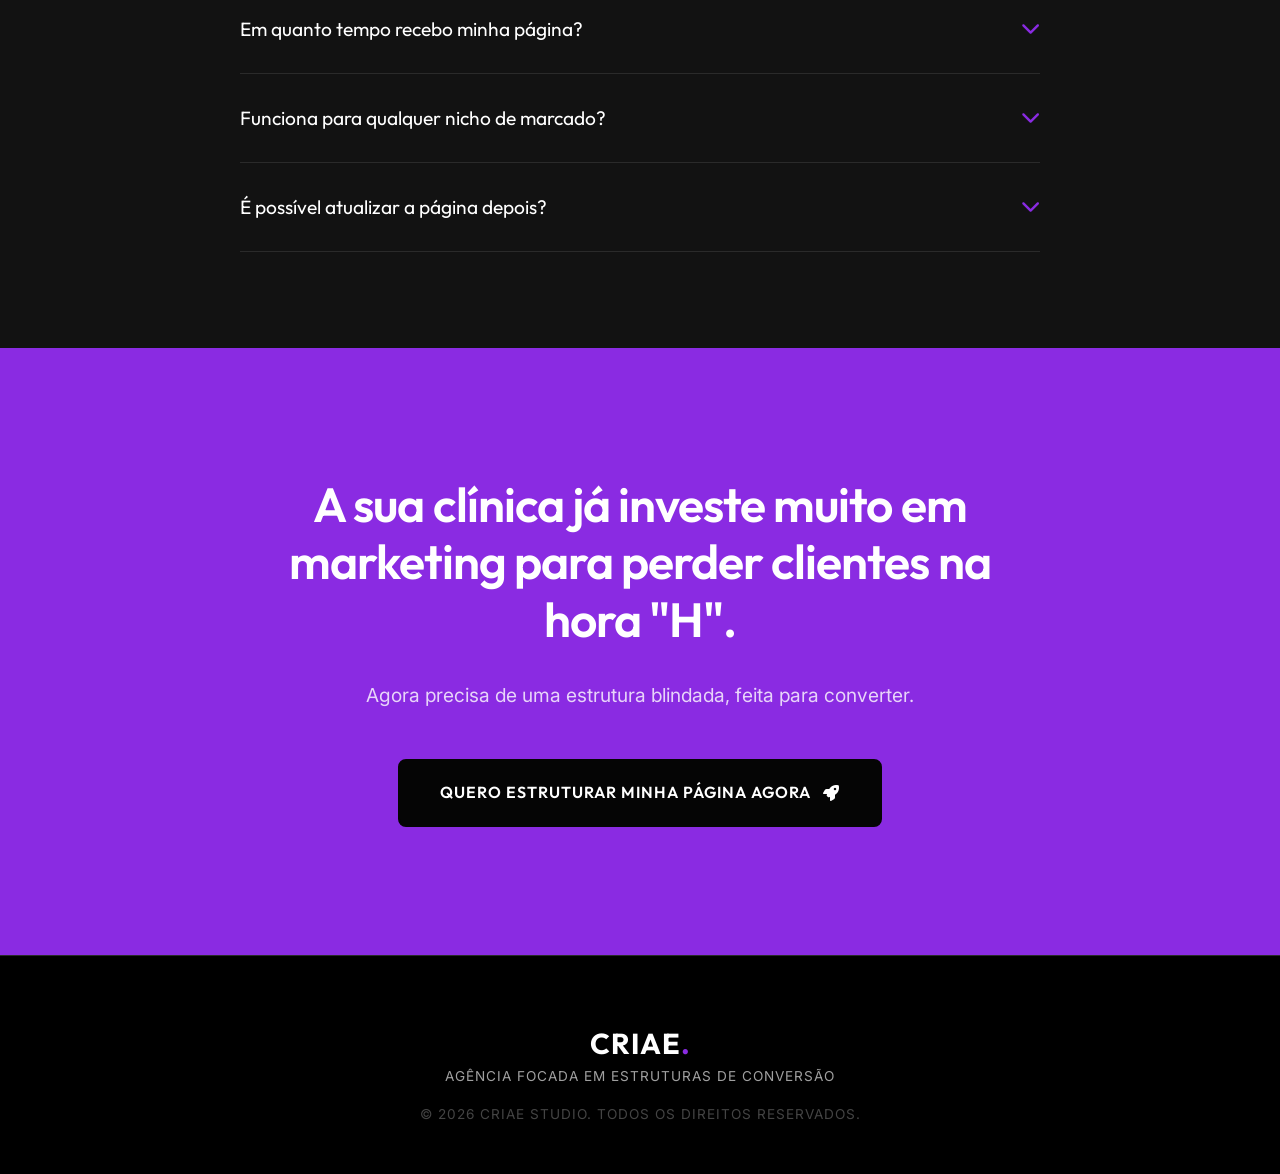
==== commit eee80455: "feat: Adapt site to Brazil market (PT-BR and BRL prices)" ====
--- a/index.html
+++ b/index.html
@@ -6,7 +6,7 @@
     <meta name="viewport" content="width=device-width, initial-scale=1.0">
     <title>CRIAE | Estruturas de Alta Conversão</title>
     <meta name="description"
-        content="CRIAE desenvolve landing pages estratégicas focadas em marcações para clínicas e negócios locais no Brasil e Portugal. Estrutura premium com foco em conversão real.">
+        content="CRIAE desenvolve landing pages estratégicas focadas em conversão para clínicas e negócios locais em todo o Brasil. Estrutura premium com foco em resultados reais.">
 
     <!-- Google Fonts Modernas -->
     <link rel="preconnect" href="https://fonts.googleapis.com">
@@ -26,7 +26,7 @@
 
     <!-- Top Alert (V4 Style) -->
     <div class="top-alert">
-        Exclusivo para clínicas e negócios locais que desejam dominar o mercado digital.
+        Exclusivo para clínicas e negócios locais que desejam dominar o mercado digital brasileiro.
     </div>
 
     <!-- Header / Navbar -->
@@ -56,13 +56,13 @@
         <div class="container hero-container">
             <div class="hero-content animate-on-scroll">
                 <span class="subtitle"><i class="fas fa-bolt"></i> Máquina de Marcações</span>
-                <h1>Landing Pages Estratégicas que Transformam Visitantes em <span>Marcações Reais</span>.</h1>
+                <h1>Landing Pages Estratégicas que Transformam Visitantes em <span>Agendamentos Reais</span>.</h1>
                 <p>Especialistas em estruturas de conversão para clínicas e negócios locais que desejam posicionamento
                     premium e crescimento previsível.</p>
 
                 <div class="badges-hero">
-                    <div class="badge-item"><i class="fas fa-map-marker-alt"></i> Porto, PT & SP, BR</div>
-                    <div class="badge-item"><i class="fas fa-globe"></i> Atendimento 100% Online</div>
+                    <div class="badge-item"><i class="fas fa-map-marker-alt"></i> São Paulo, SP</div>
+                    <div class="badge-item"><i class="fas fa-globe"></i> Atendimento em todo o Brasil</div>
                 </div>
 
                 <div class="hero-actions">
@@ -134,7 +134,7 @@
 
                 <div class="stats-grid">
                     <div class="stat-item">
-                        <h4>+ Avaliação</h4>
+                        <h4>+ Agendamentos</h4>
                         <p>No WhatsApp</p>
                     </div>
                     <div class="stat-item">
@@ -160,7 +160,7 @@
                 <div class="service-card animate-on-scroll">
                     <h3>Landing Essencial</h3>
                     <p>Ideal para profissionais começando a escala digital.</p>
-                    <div class="service-price">250€ <span style="font-size:1rem; color:#A0A0A0; font-weight:400">/
+                    <div class="service-price">R$ 500 <span style="font-size:1rem; color:#A0A0A0; font-weight:400">/
                             projeto</span></div>
 
                     <ul class="service-features">
@@ -178,7 +178,7 @@
                 <div class="service-card highlight animate-on-scroll delay-1">
                     <h3>Landing Premium</h3>
                     <p>A estrutura líder de conversão para clínicas.</p>
-                    <div class="service-price">350€ <span style="font-size:1rem; color:#A0A0A0; font-weight:400">/
+                    <div class="service-price">R$ 750 <span style="font-size:1rem; color:#A0A0A0; font-weight:400">/
                             projeto</span></div>
 
                     <ul class="service-features">
@@ -336,7 +336,7 @@
                 estrutura blindada, feita para converter.</p>
 
             <a href="https://wa.me/5519998803750" target="_blank" class="btn btn-primary">
-                Quero Estruturar a Minha Página Agora <i class="fas fa-rocket"></i>
+                Quero Estruturar Minha Página Agora <i class="fas fa-rocket"></i>
             </a>
         </div>
     </section>
--- a/style.css
+++ b/style.css
@@ -274,6 +274,11 @@
   border-bottom-color: var(--white);
 }
 
+.btn-sm {
+  padding: 0.6rem 1.2rem;
+  font-size: 0.8rem;
+}
+
 /* Flutuante WPP */
 .btn-floating {
   position: fixed;
@@ -795,4 +800,24 @@
   .nav-links {
     display: none;
   }
+
+  /* Otimizações detalhadas de Mobile */
+  .stats-grid {
+    gap: 1rem;
+    flex-wrap: wrap;
+  }
+
+  .stat-item h4 {
+    font-size: 1.7rem;
+    word-break: keep-all;
+    white-space: nowrap;
+  }
+
+  .stat-item p {
+    font-size: 0.75rem;
+  }
+
+  .navbar {
+    padding: 1rem 0;
+  }
 }
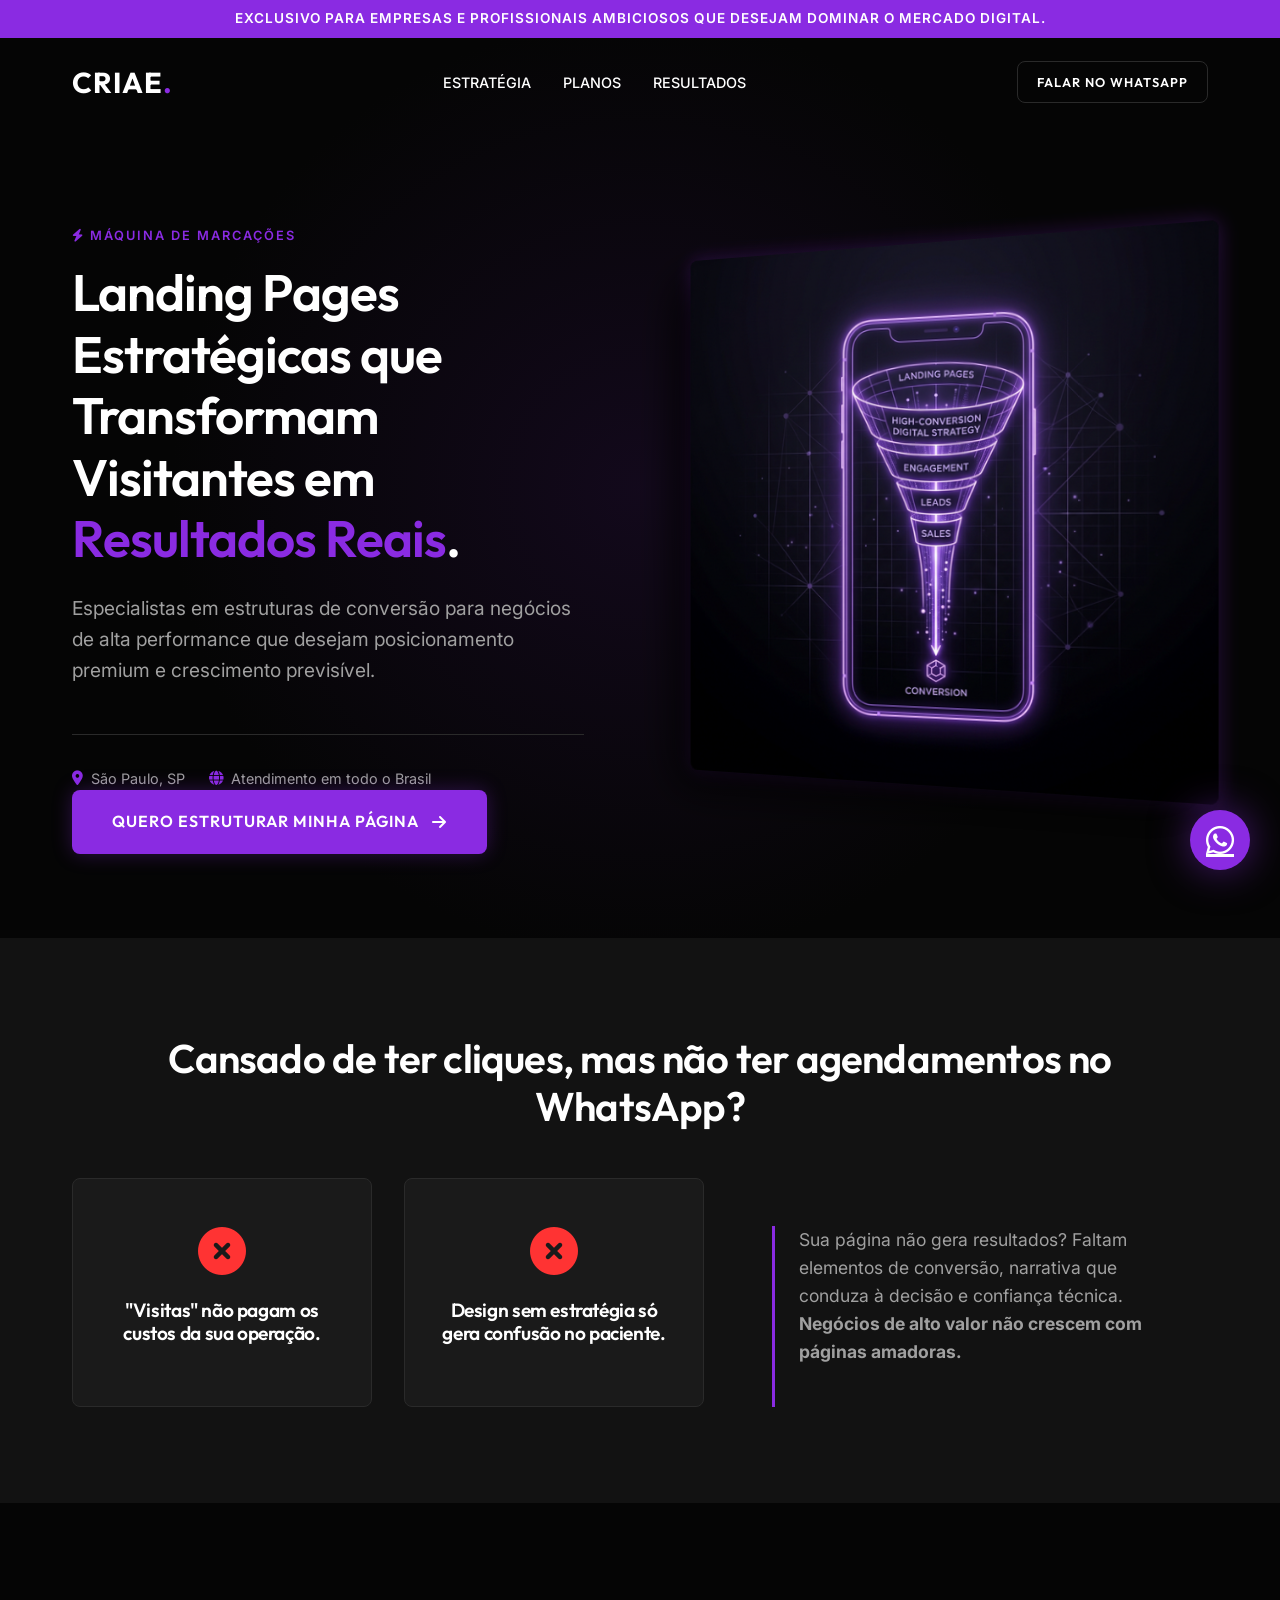
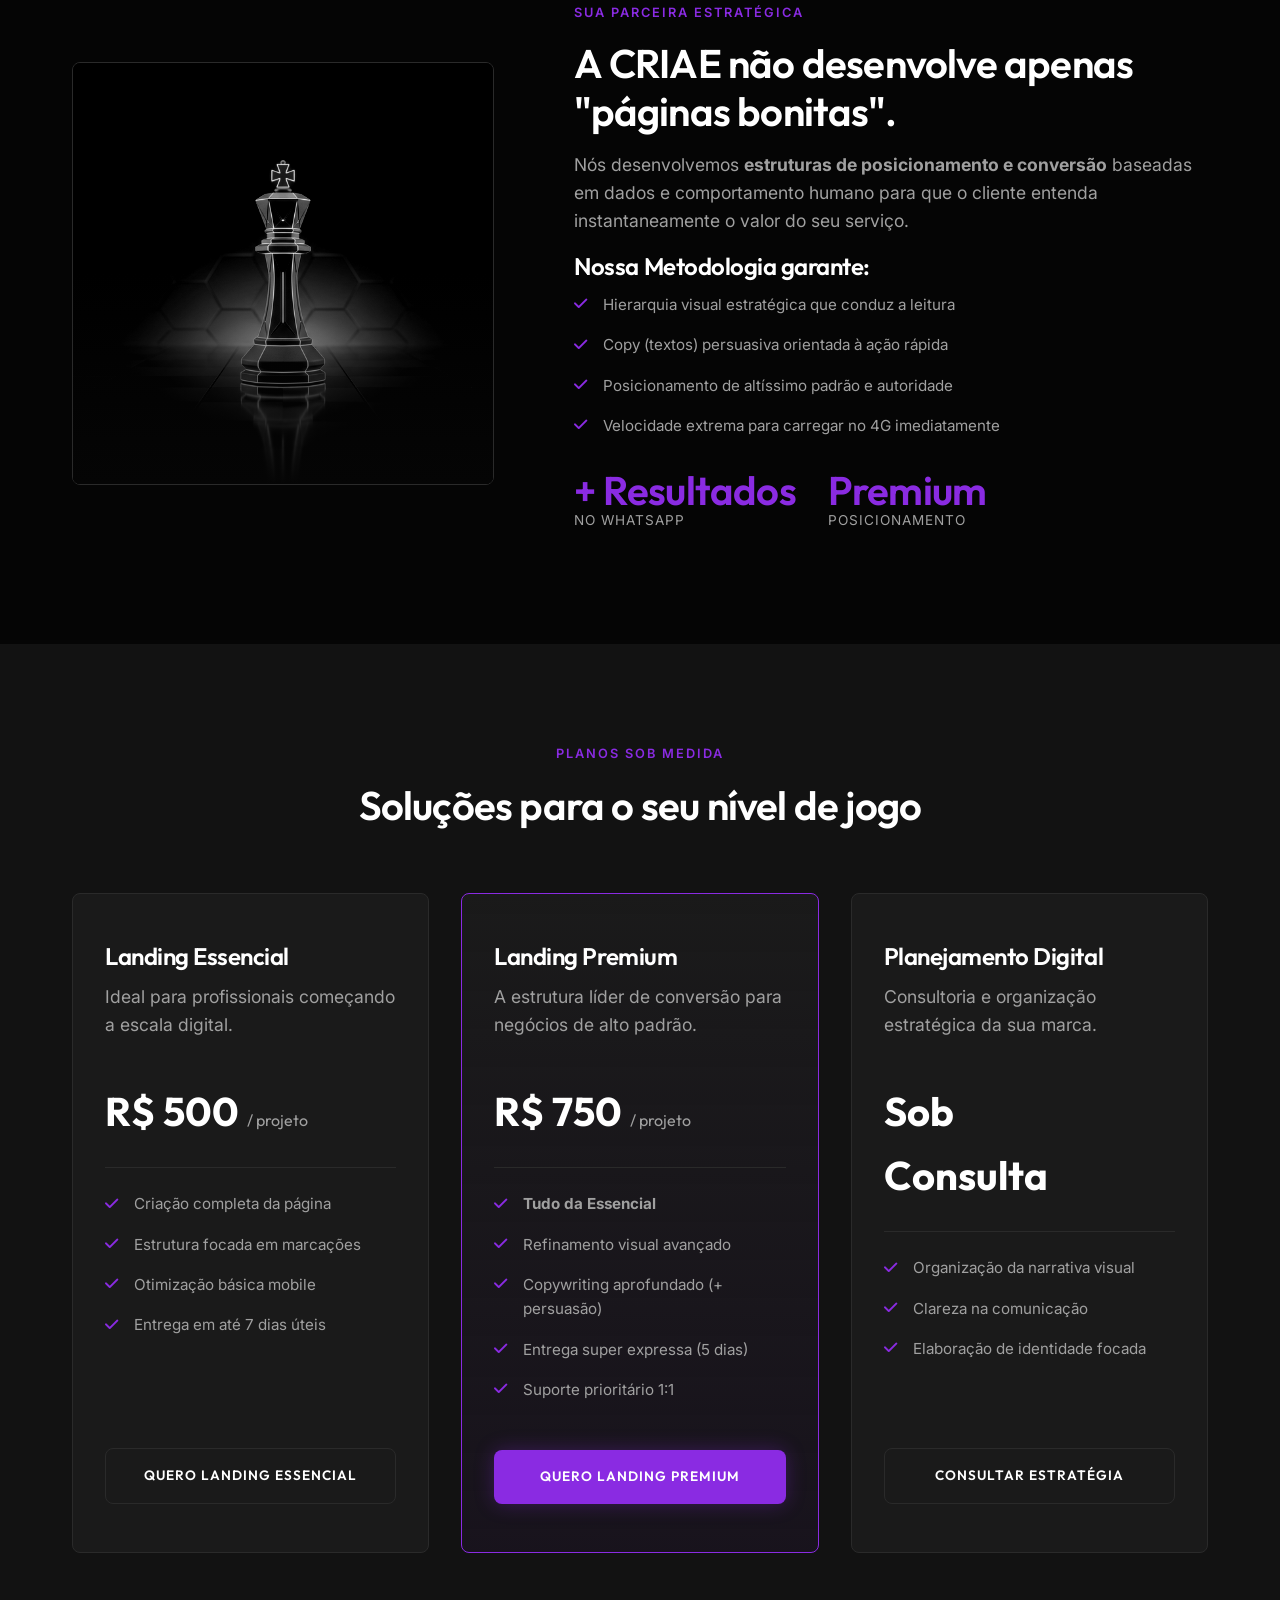
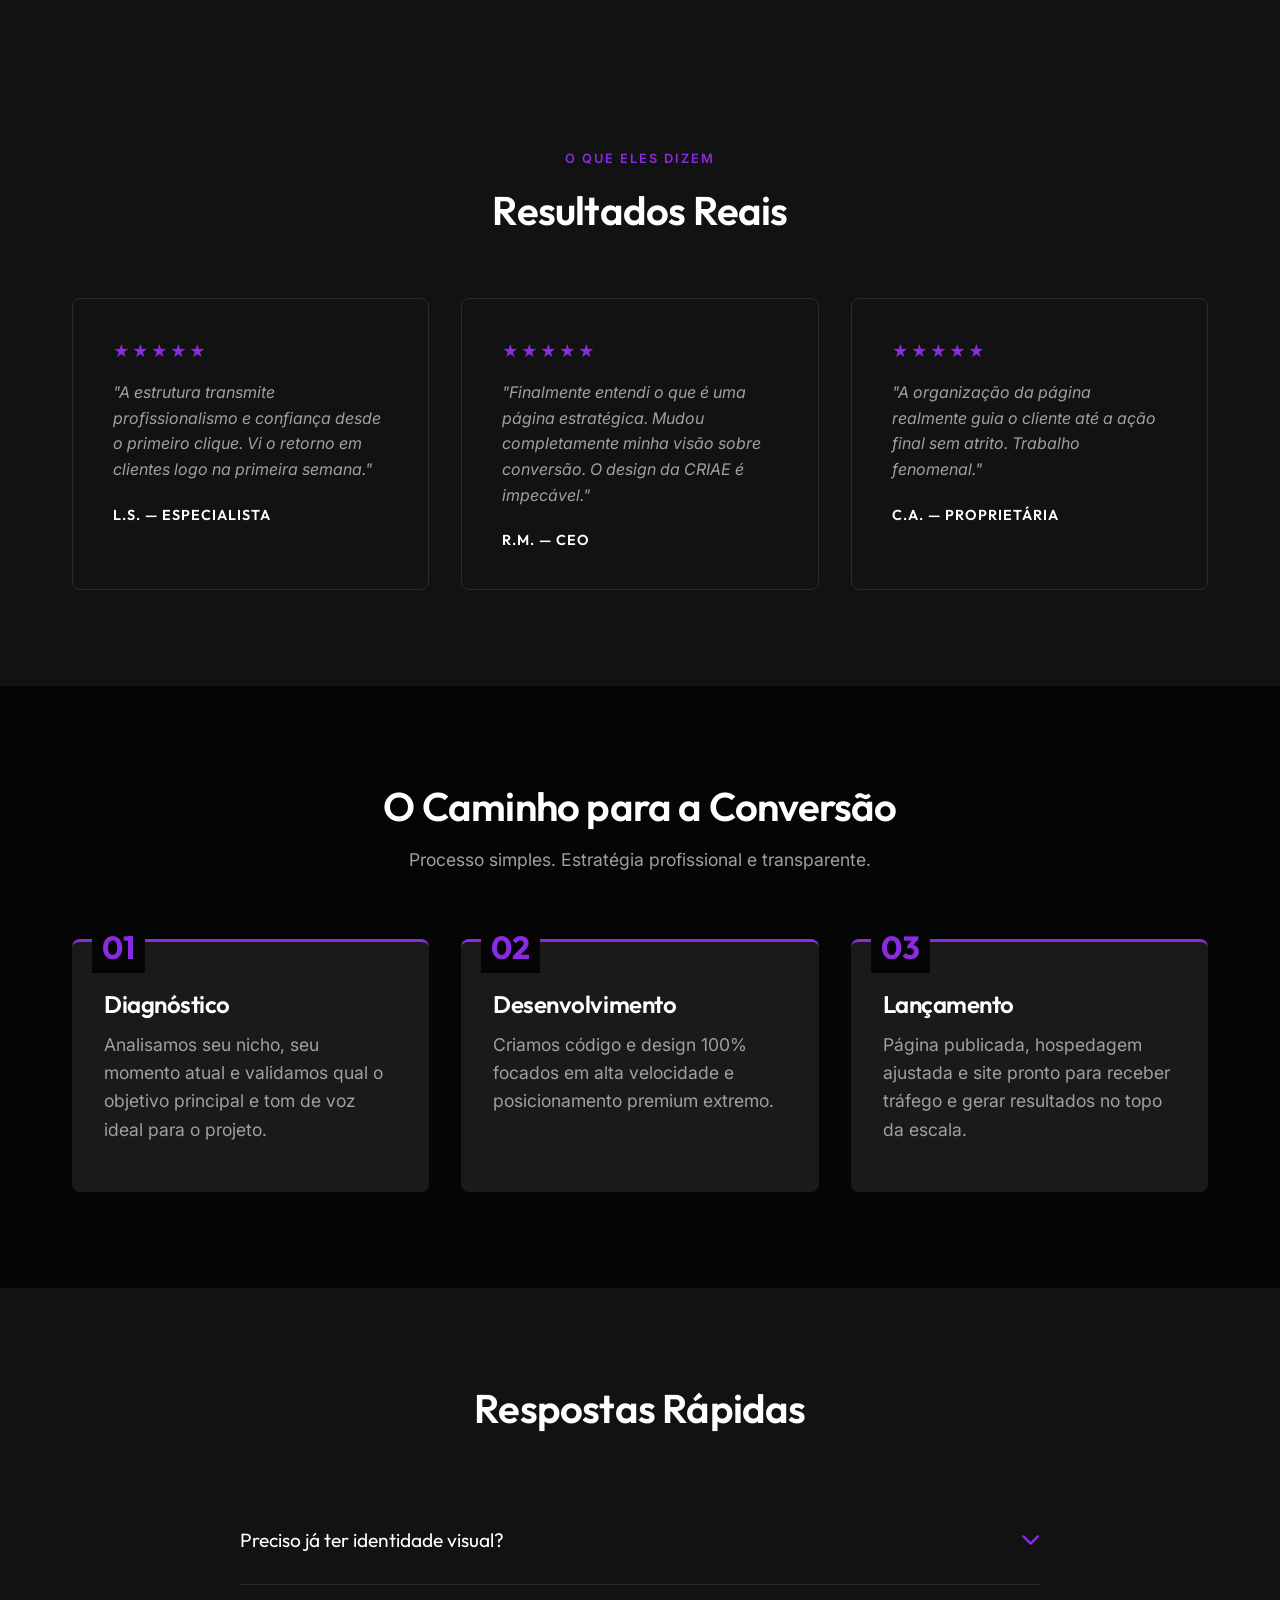
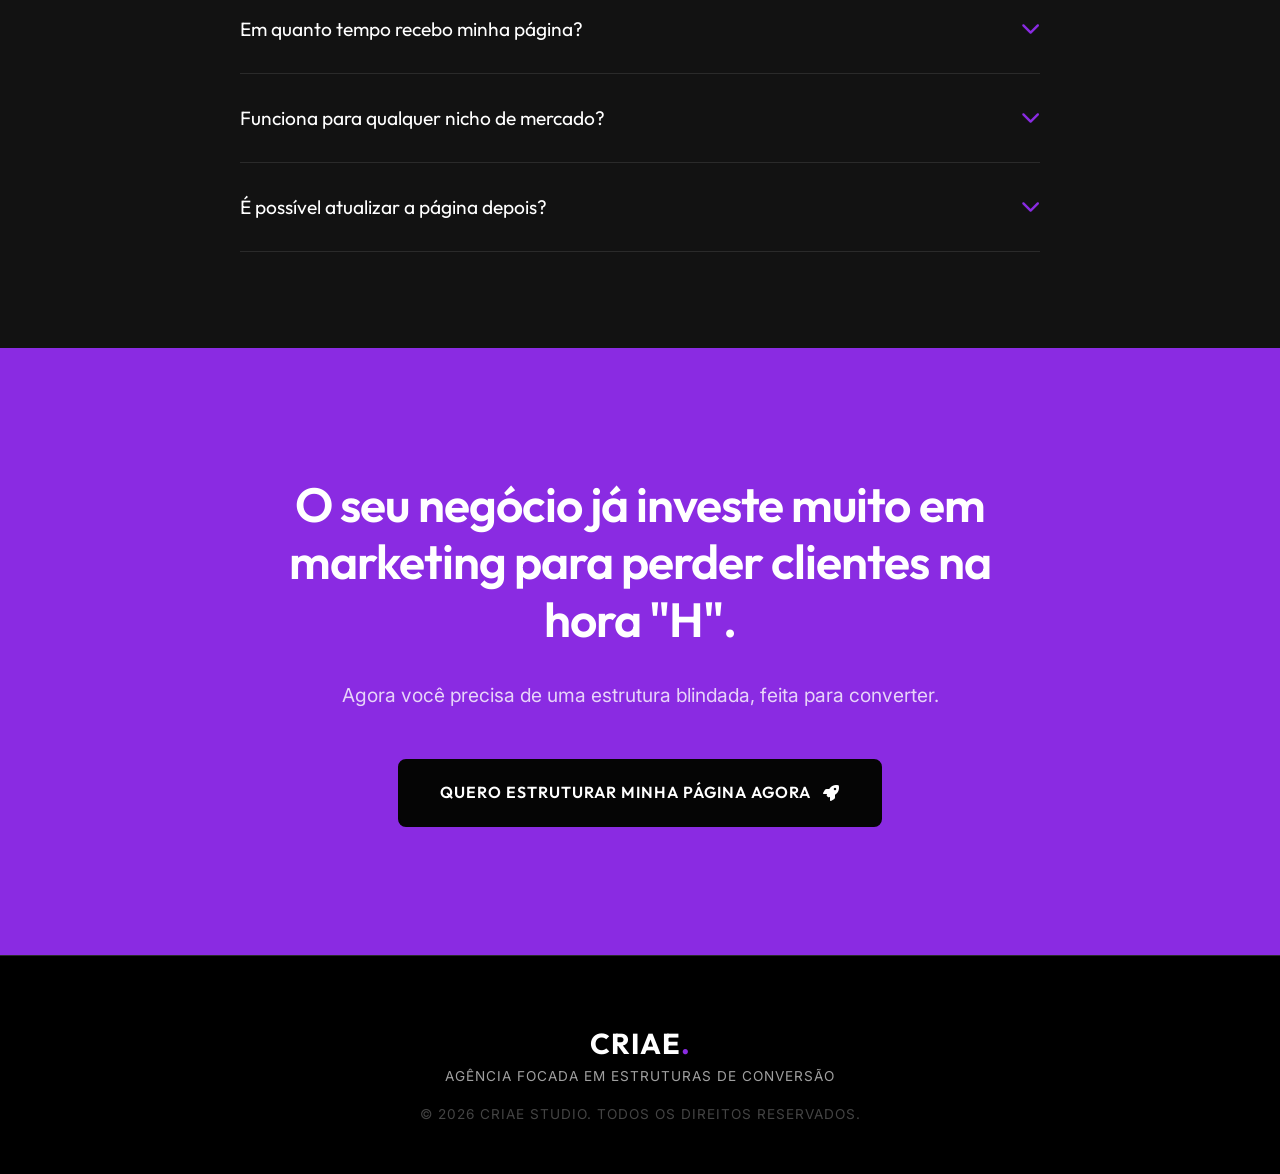
==== commit 4cddf76c: "feat: Generalize landing page copy for all business types" ====
--- a/index.html
+++ b/index.html
@@ -6,7 +6,7 @@
     <meta name="viewport" content="width=device-width, initial-scale=1.0">
     <title>CRIAE | Estruturas de Alta Conversão</title>
     <meta name="description"
-        content="CRIAE desenvolve landing pages estratégicas focadas em conversão para clínicas e negócios locais em todo o Brasil. Estrutura premium com foco em resultados reais.">
+        content="CRIAE desenvolve landing pages estratégicas focadas em conversão para empresas e profissionais de alto padrão. Estrutura premium com foco em resultados reais.">
 
     <!-- Google Fonts Modernas -->
     <link rel="preconnect" href="https://fonts.googleapis.com">
@@ -26,7 +26,7 @@
 
     <!-- Top Alert (V4 Style) -->
     <div class="top-alert">
-        Exclusivo para clínicas e negócios locais que desejam dominar o mercado digital brasileiro.
+        Exclusivo para empresas e profissionais ambiciosos que desejam dominar o mercado digital.
     </div>
 
     <!-- Header / Navbar -->
@@ -56,8 +56,8 @@
         <div class="container hero-container">
             <div class="hero-content animate-on-scroll">
                 <span class="subtitle"><i class="fas fa-bolt"></i> Máquina de Marcações</span>
-                <h1>Landing Pages Estratégicas que Transformam Visitantes em <span>Agendamentos Reais</span>.</h1>
-                <p>Especialistas em estruturas de conversão para clínicas e negócios locais que desejam posicionamento
+                <h1>Landing Pages Estratégicas que Transformam Visitantes em <span>Resultados Reais</span>.</h1>
+                <p>Especialistas em estruturas de conversão para negócios de alta performance que desejam posicionamento
                     premium e crescimento previsível.</p>
 
                 <div class="badges-hero">
@@ -90,7 +90,7 @@
                 <!-- Bloco de ERRO 1 -->
                 <div class="problem-card">
                     <i class="fas fa-times-circle"></i>
-                    <h3>"Visitas" não pagam o aluguel do seu consultório.</h3>
+                    <h3>"Visitas" não pagam os custos da sua operação.</h3>
                 </div>
 
                 <!-- Bloco de ERRO 2 -->
@@ -101,8 +101,8 @@
 
                 <!-- Resolução / Quebra de objeção -->
                 <div class="problem-text-side">
-                    <p>Sua página não gera marcações? Faltam elementos de conversão, narrativa que conduza à decisão e
-                        confiança técnica. <strong>Negócios premium não crescem com páginas amadoras.</strong></p>
+                    <p>Sua página não gera resultados? Faltam elementos de conversão, narrativa que conduza à decisão e
+                        confiança técnica. <strong>Negócios de alto valor não crescem com páginas amadoras.</strong></p>
                 </div>
             </div>
         </div>
@@ -120,7 +120,7 @@
                 <span class="subtitle text-purple">Sua parceira Estratégica</span>
                 <h2>A CRIAE não desenvolve apenas "páginas bonitas".</h2>
                 <p>Nós desenvolvemos <strong>estruturas de posicionamento e conversão</strong> baseadas em dados e
-                    comportamento humano para que o paciente entenda instantaneamente o valor do seu serviço.</p>
+                    comportamento humano para que o cliente entenda instantaneamente o valor do seu serviço.</p>
 
                 <h3 class="mt-4">Nossa Metodologia garante:</h3>
                 <div class="service-features mt-2">
@@ -134,7 +134,7 @@
 
                 <div class="stats-grid">
                     <div class="stat-item">
-                        <h4>+ Agendamentos</h4>
+                        <h4>+ Resultados</h4>
                         <p>No WhatsApp</p>
                     </div>
                     <div class="stat-item">
@@ -177,7 +177,7 @@
                 <!-- Plano 2 (Destaque) -->
                 <div class="service-card highlight animate-on-scroll delay-1">
                     <h3>Landing Premium</h3>
-                    <p>A estrutura líder de conversão para clínicas.</p>
+                    <p>A estrutura líder de conversão para negócios de alto padrão.</p>
                     <div class="service-price">R$ 750 <span style="font-size:1rem; color:#A0A0A0; font-weight:400">/
                             projeto</span></div>
 
@@ -228,19 +228,19 @@
                     <div class="stars">★★★★★</div>
                     <p>"A estrutura transmite profissionalismo e confiança desde o primeiro clique. Vi o retorno em
                         clientes logo na primeira semana."</p>
-                    <h5>L.S. — Dentista</h5>
+                    <h5>L.S. — Especialista</h5>
                 </div>
 
                 <div class="test-card animate-on-scroll delay-1">
                     <div class="stars">★★★★★</div>
                     <p>"Finalmente entendi o que é uma página estratégica. Mudou completamente minha visão sobre
-                        conversão. O design do Jeferson é impecável."</p>
-                    <h5>R.M. — Clínica Estética</h5>
+                        conversão. O design da CRIAE é impecável."</p>
+                    <h5>R.M. — CEO</h5>
                 </div>
 
                 <div class="test-card animate-on-scroll delay-2">
                     <div class="stars">★★★★★</div>
-                    <p>"A organização da página realmente guia o cliente até a marcação no WhatsApp sem atrito. Trabalho
+                    <p>"A organização da página realmente guia o cliente até a ação final sem atrito. Trabalho
                         fenomenal."</p>
                     <h5>C.A. — Proprietária</h5>
                 </div>
@@ -273,7 +273,7 @@
                 <div class="step-item animate-on-scroll delay-2">
                     <span class="step-number">03</span>
                     <h3>Lançamento</h3>
-                    <p>Página publicada, hospedagem ajustada e site pronto para receber mídia e gerar marcações no topo
+                    <p>Página publicada, hospedagem ajustada e site pronto para receber tráfego e gerar resultados no topo
                         da escala.</p>
                 </div>
             </div>
@@ -307,11 +307,11 @@
                 </div>
 
                 <div class="faq-item">
-                    <button class="faq-question">Funciona para qualquer nicho de marcado? <i
+                    <button class="faq-question">Funciona para qualquer nicho de mercado? <i
                             class="fas fa-chevron-down"></i></button>
                     <div class="faq-answer">
-                        <p>Nós somos focados. Atendemos com maestria profissionais da área da saúde, dentistas, estética
-                            avançada e prestadores de serviços B2B que buscam um posicionamento inigualável no celular.
+                        <p>Sim. Atendemos profissionais liberais, prestadores de serviços, agências e negócios B2B que 
+                            buscam um posicionamento inigualável e conversão real no digital.
                         </p>
                     </div>
                 </div>
@@ -331,8 +331,8 @@
     <!-- 9. SECTION: FINAL CTA -->
     <section class="final-cta animate-on-scroll" id="agendar">
         <div class="container">
-            <h2>A sua clínica já investe muito em marketing para perder clientes na hora "H".</h2>
-            <p style="color: rgba(255,255,255,0.8); font-size:1.2rem; margin-bottom: 3rem;">Agora precisa de uma
+            <h2>O seu negócio já investe muito em marketing para perder clientes na hora "H".</h2>
+            <p style="color: rgba(255,255,255,0.8); font-size:1.2rem; margin-bottom: 3rem;">Agora você precisa de uma
                 estrutura blindada, feita para converter.</p>
 
             <a href="https://wa.me/5519998803750" target="_blank" class="btn btn-primary">
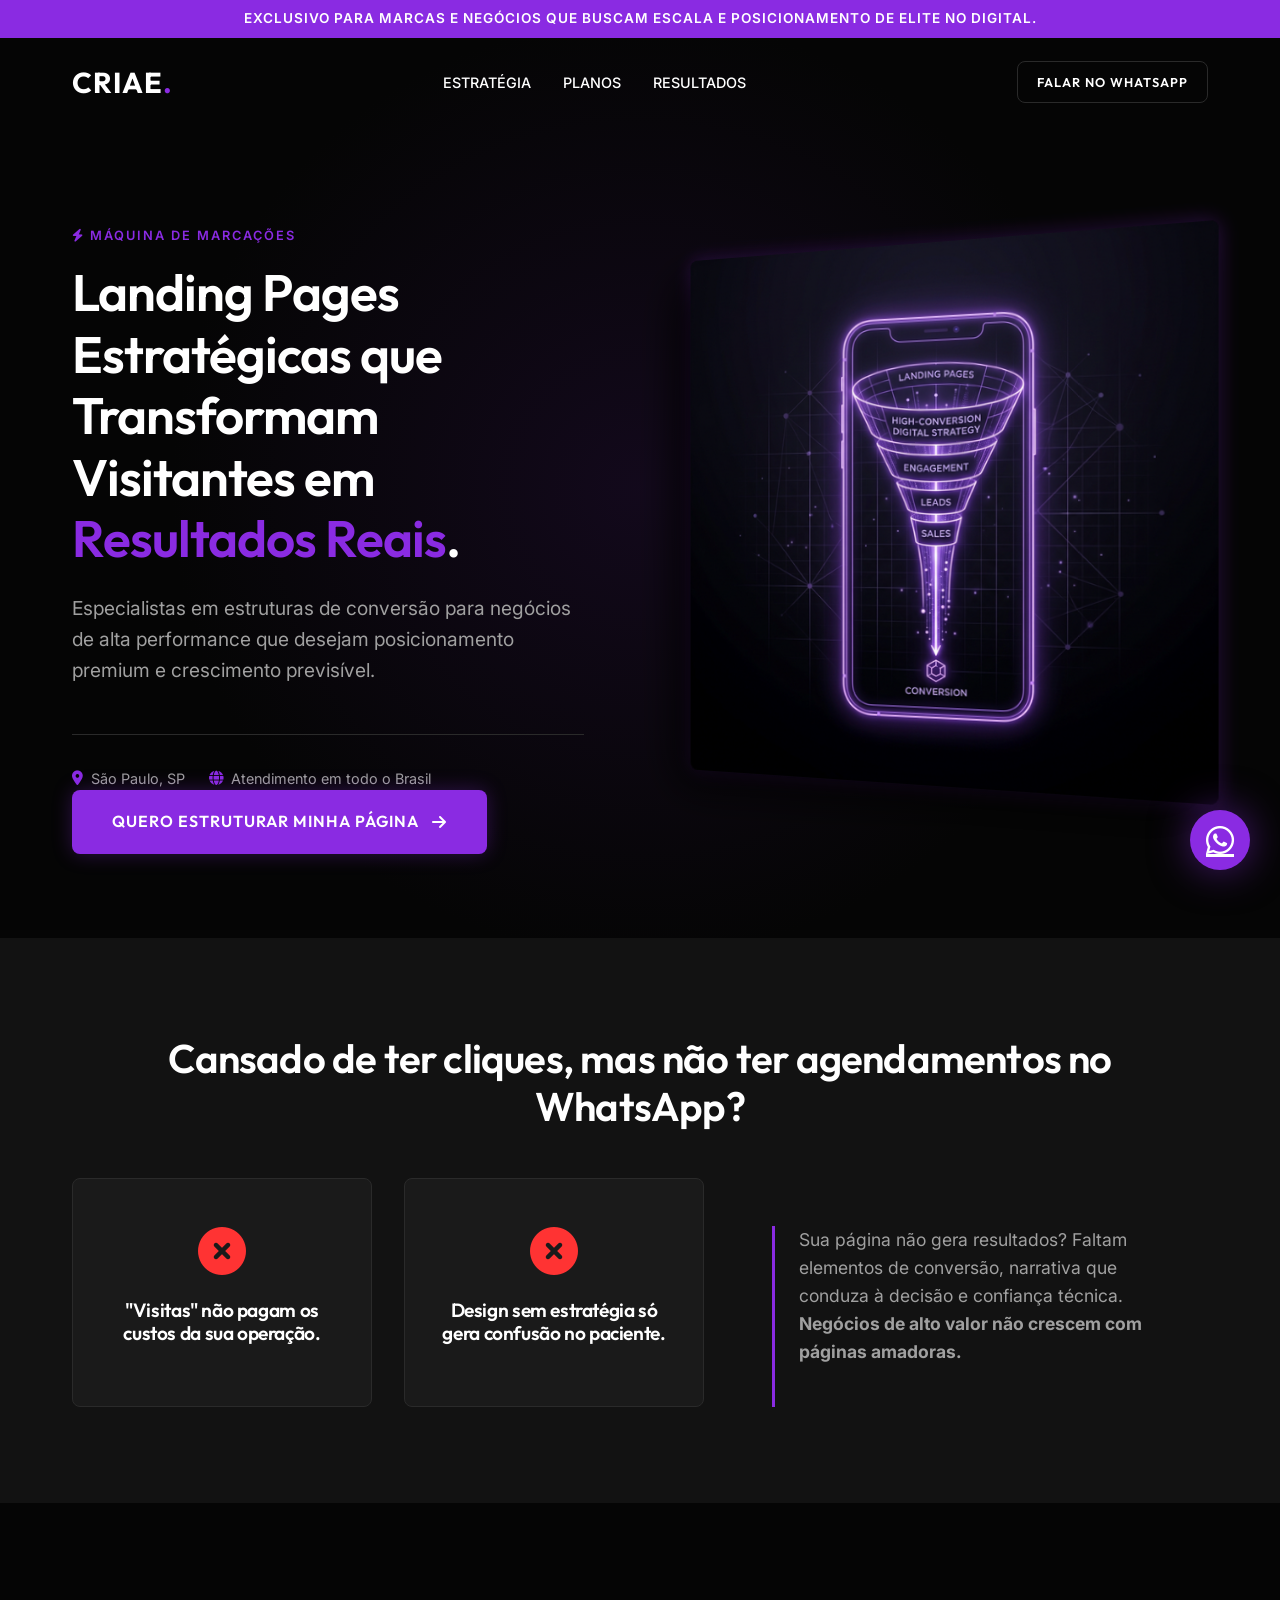
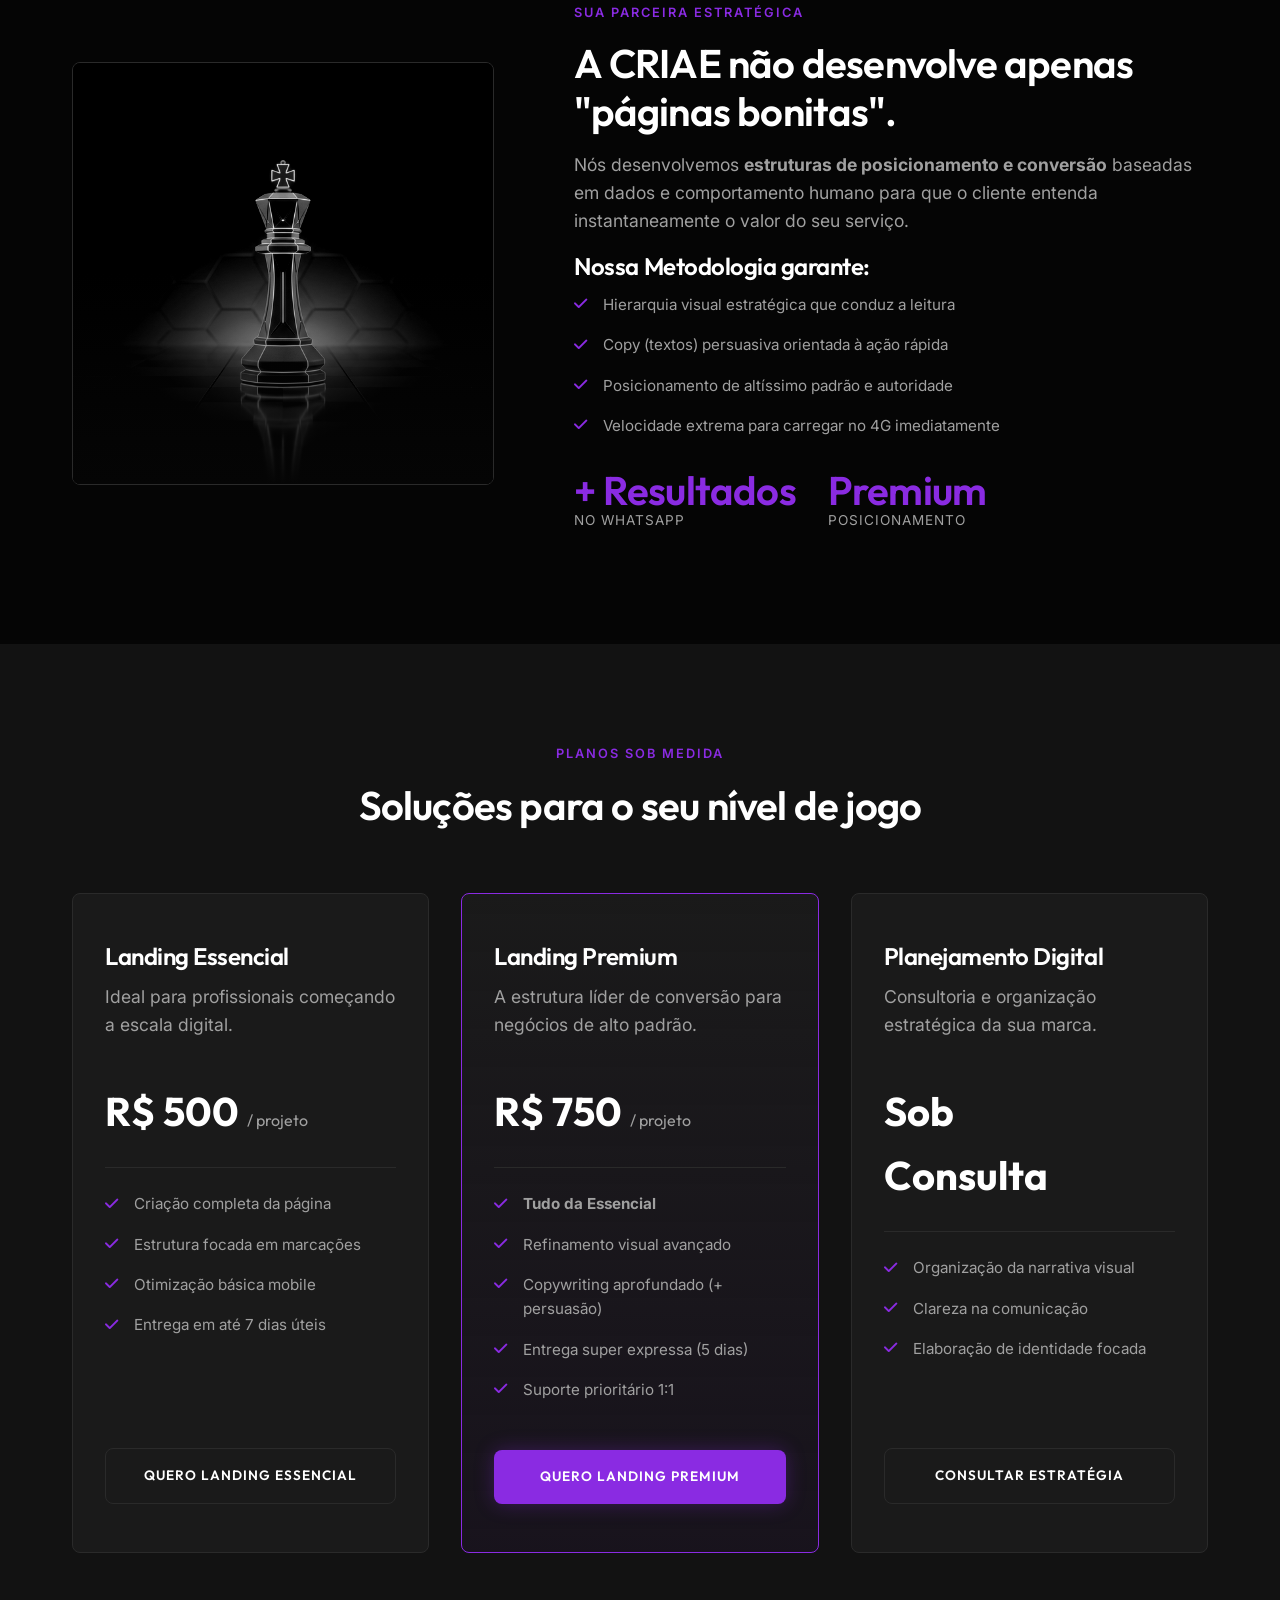
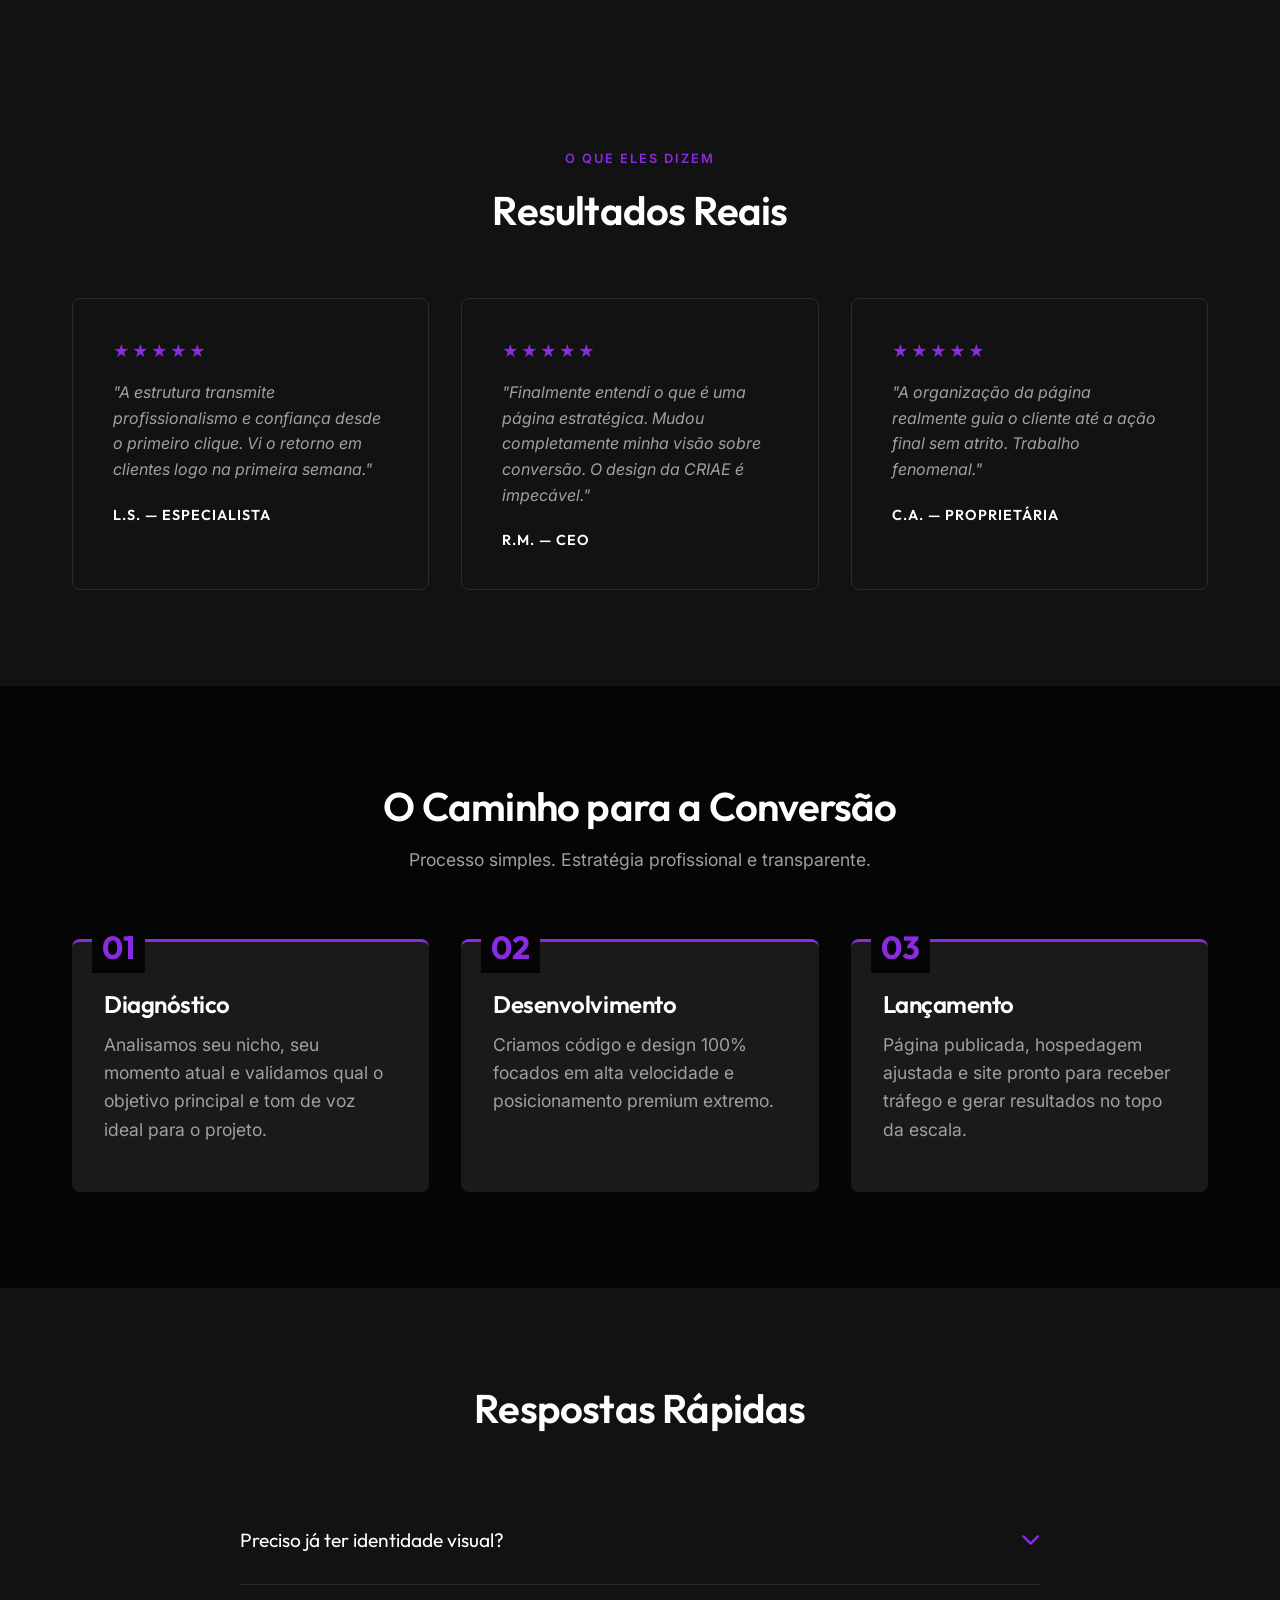
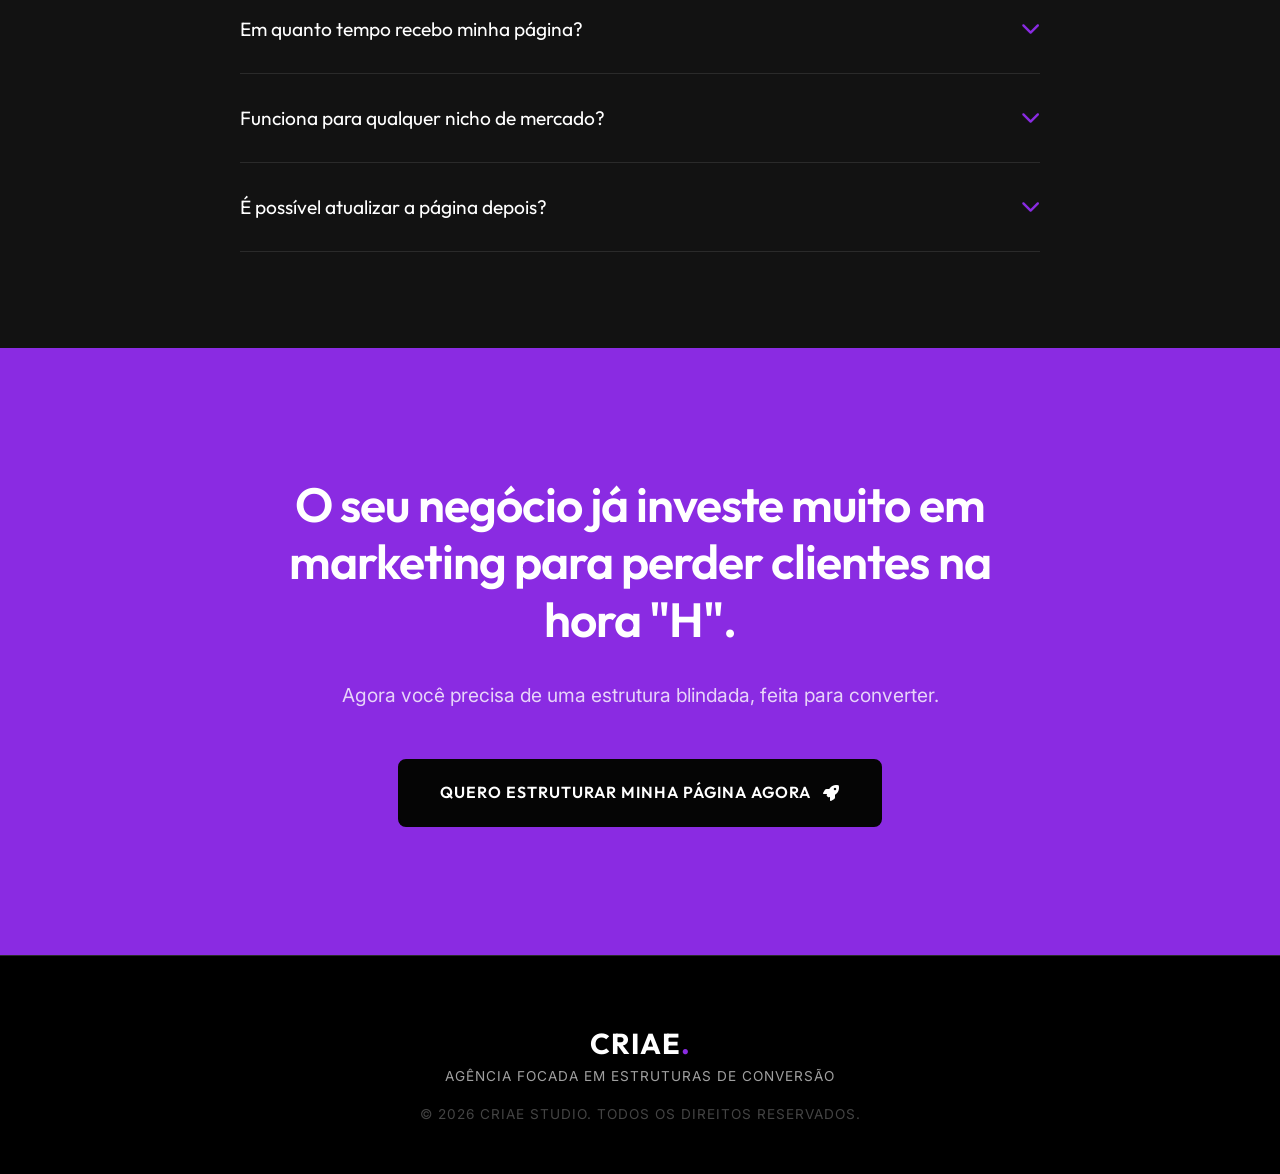
==== commit a0793cef: "style: Refine top-alert for broader appeal" ====
--- a/index.html
+++ b/index.html
@@ -26,7 +26,7 @@
 
     <!-- Top Alert (V4 Style) -->
     <div class="top-alert">
-        Exclusivo para empresas e profissionais ambiciosos que desejam dominar o mercado digital.
+        Exclusivo para marcas e negócios que buscam escala e posicionamento de elite no digital.
     </div>
 
     <!-- Header / Navbar -->
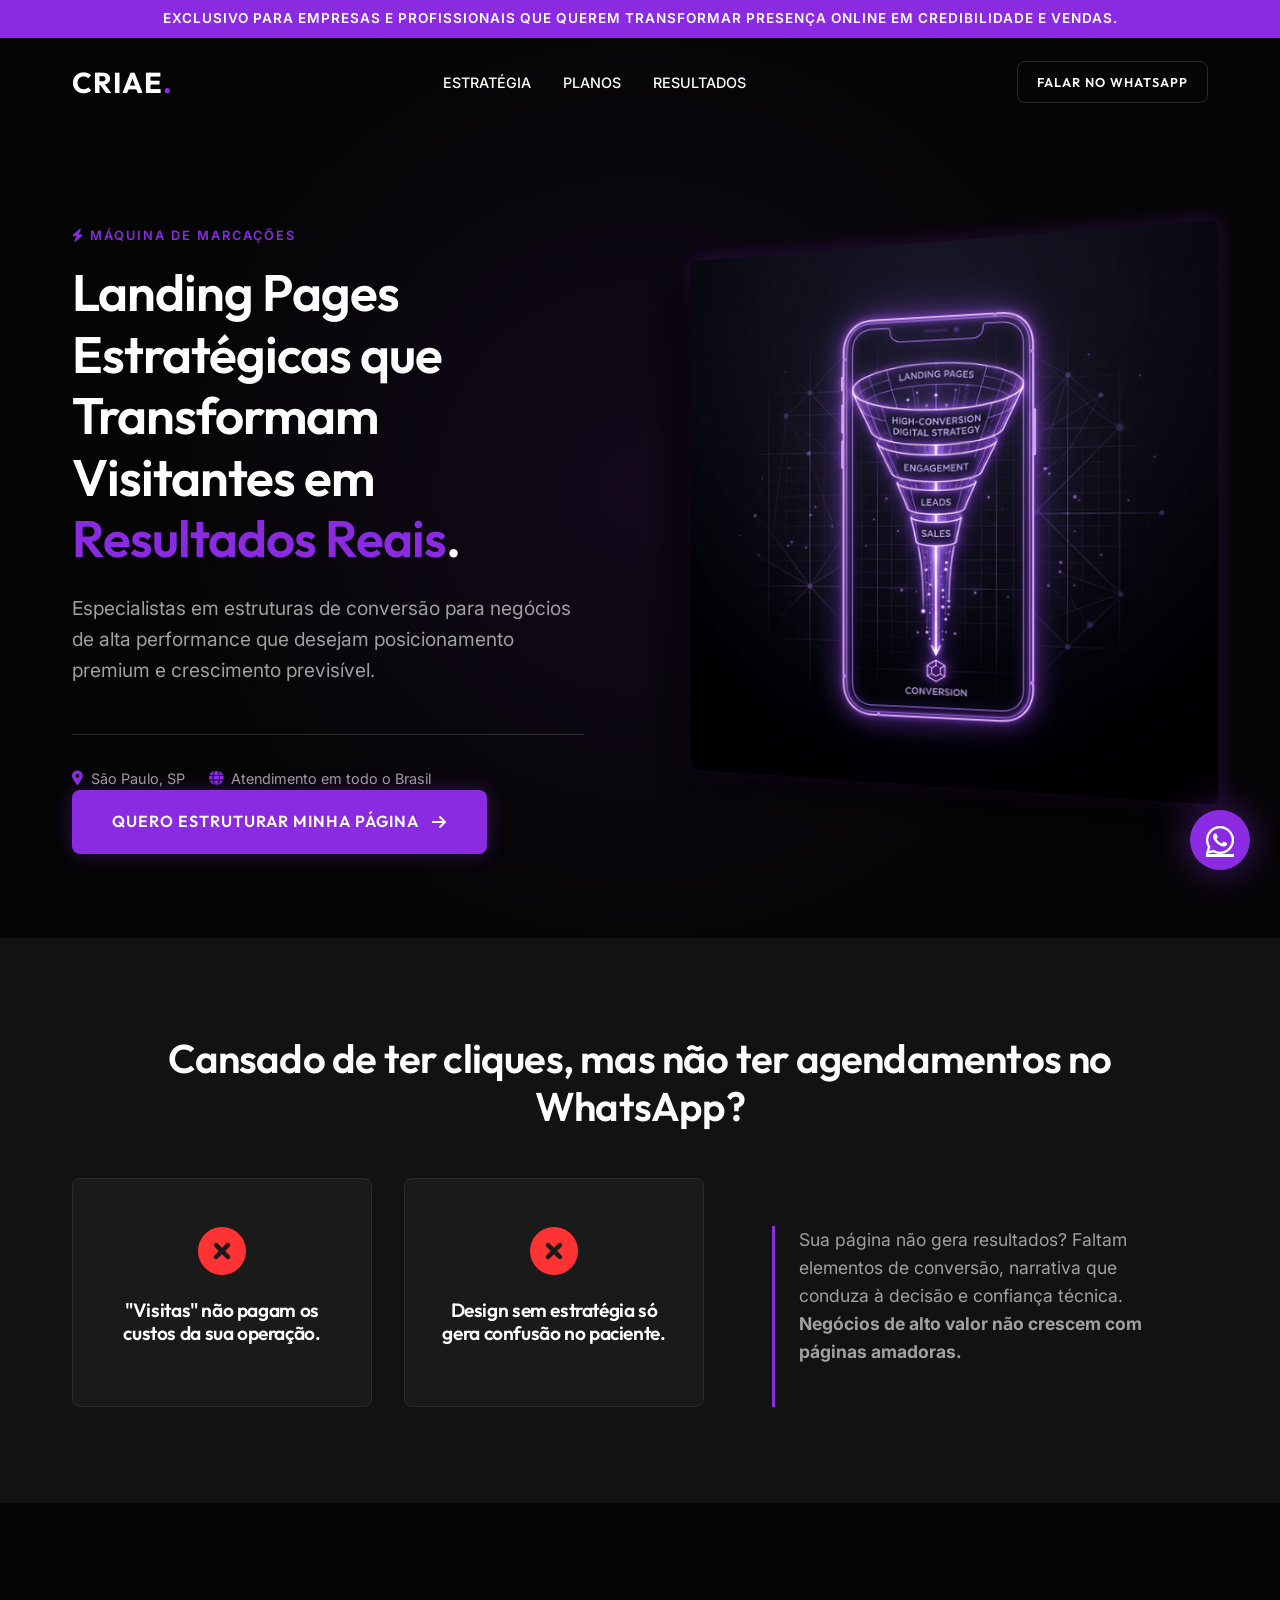
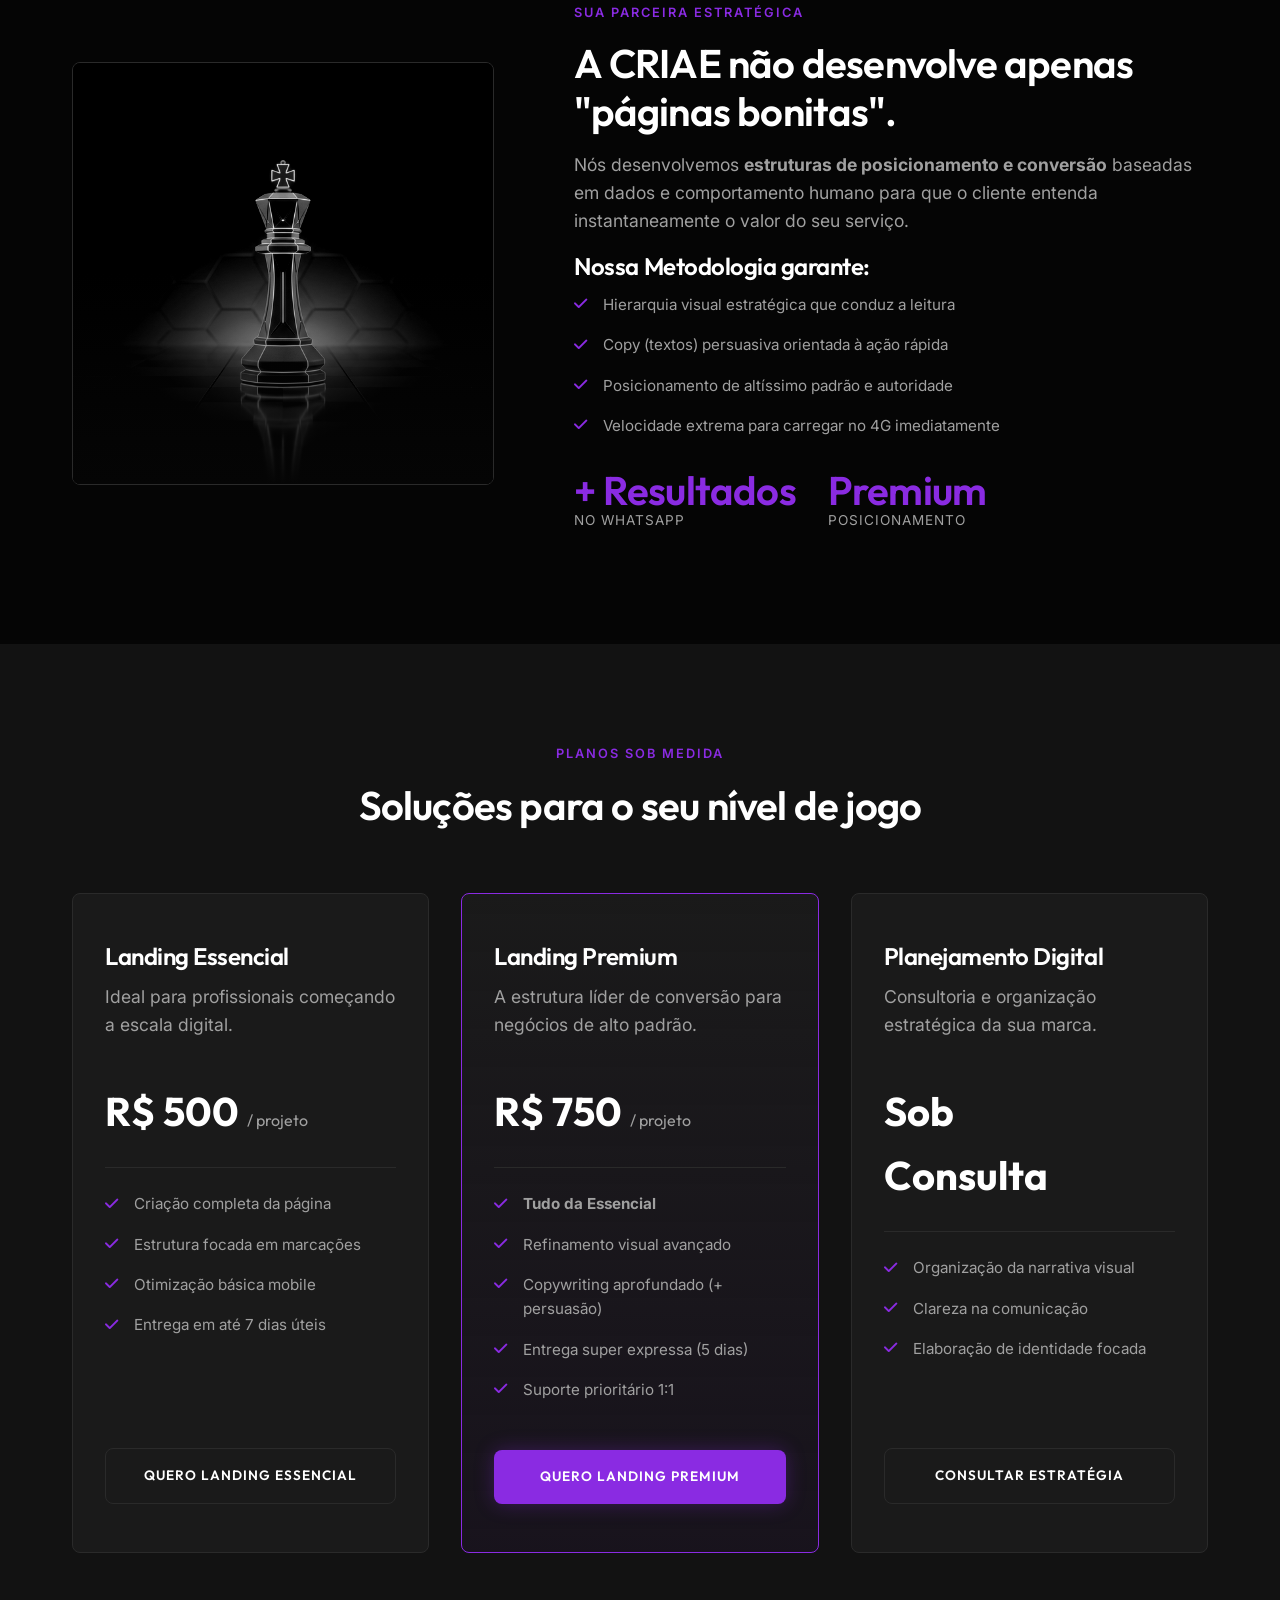
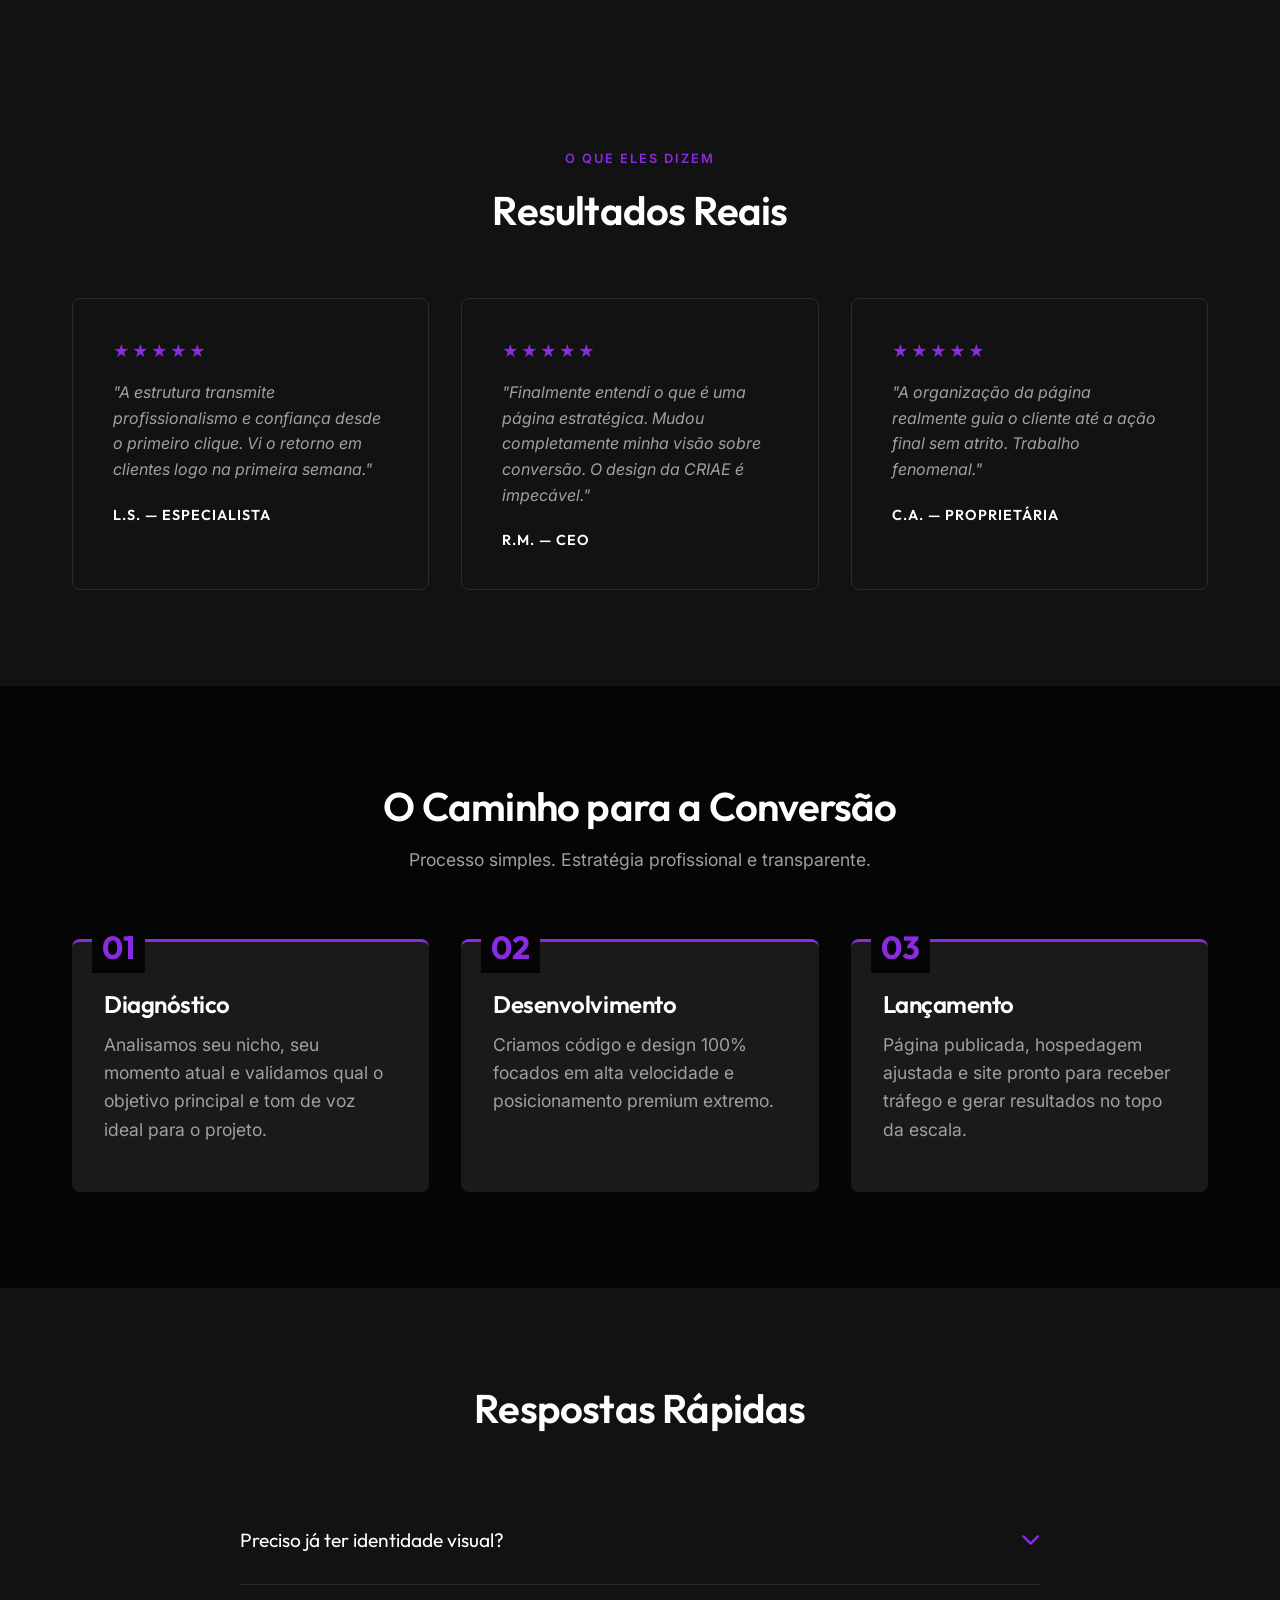
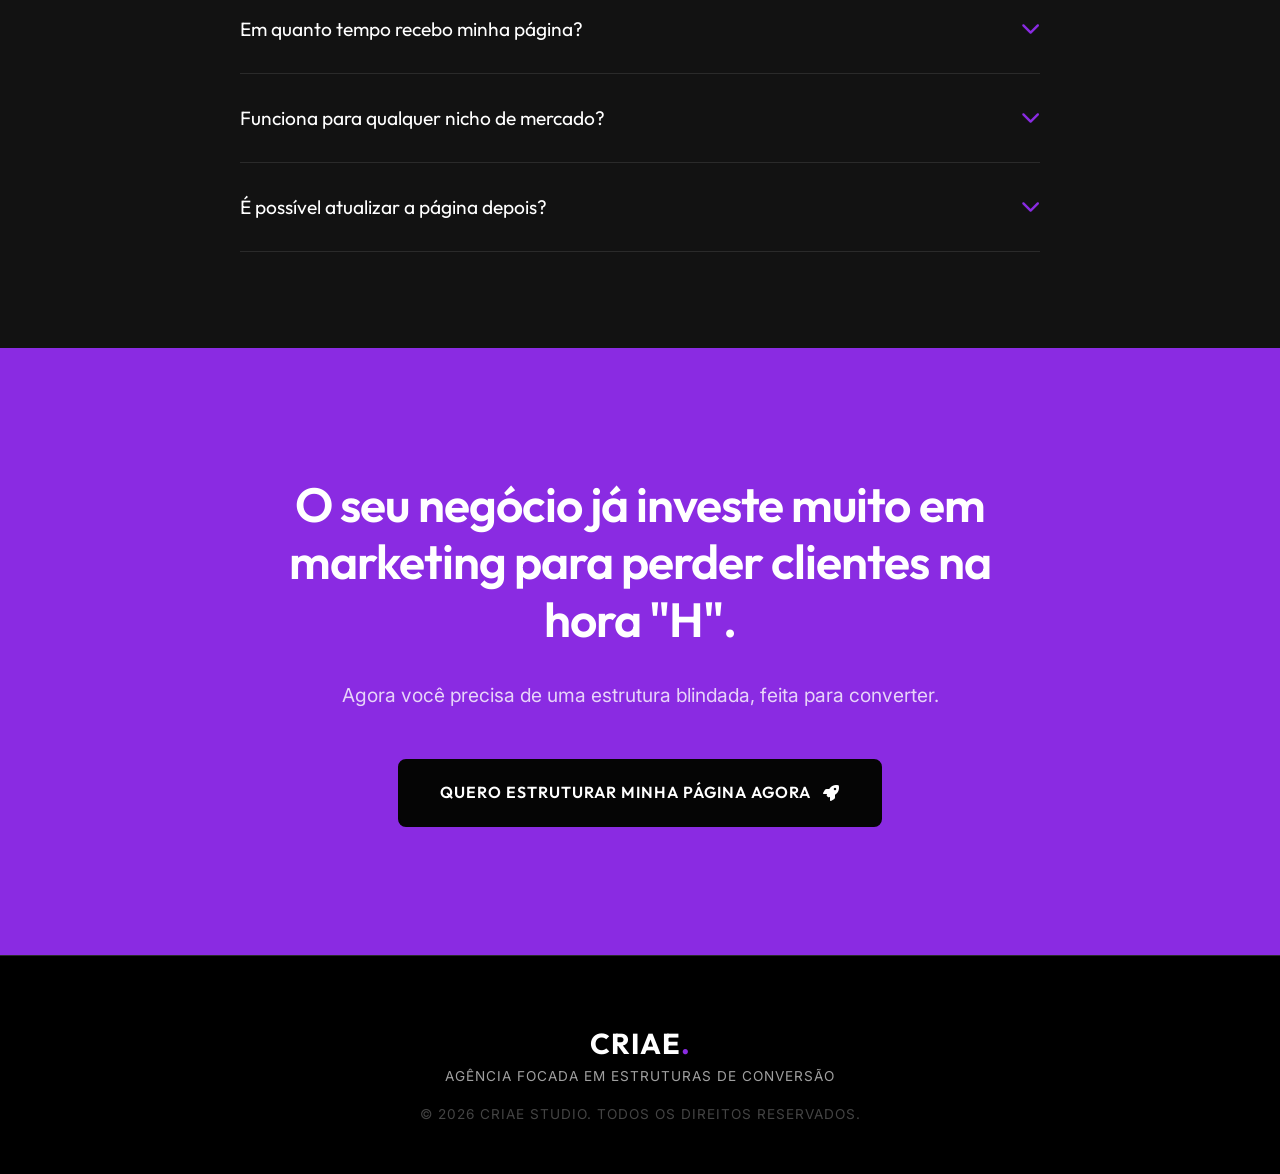
==== commit 1e56cacd: "style: Final update to top-alert message" ====
--- a/index.html
+++ b/index.html
@@ -26,7 +26,7 @@
 
     <!-- Top Alert (V4 Style) -->
     <div class="top-alert">
-        Exclusivo para marcas e negócios que buscam escala e posicionamento de elite no digital.
+        Exclusivo para empresas e profissionais que querem transformar presença online em credibilidade e vendas.
     </div>
 
     <!-- Header / Navbar -->
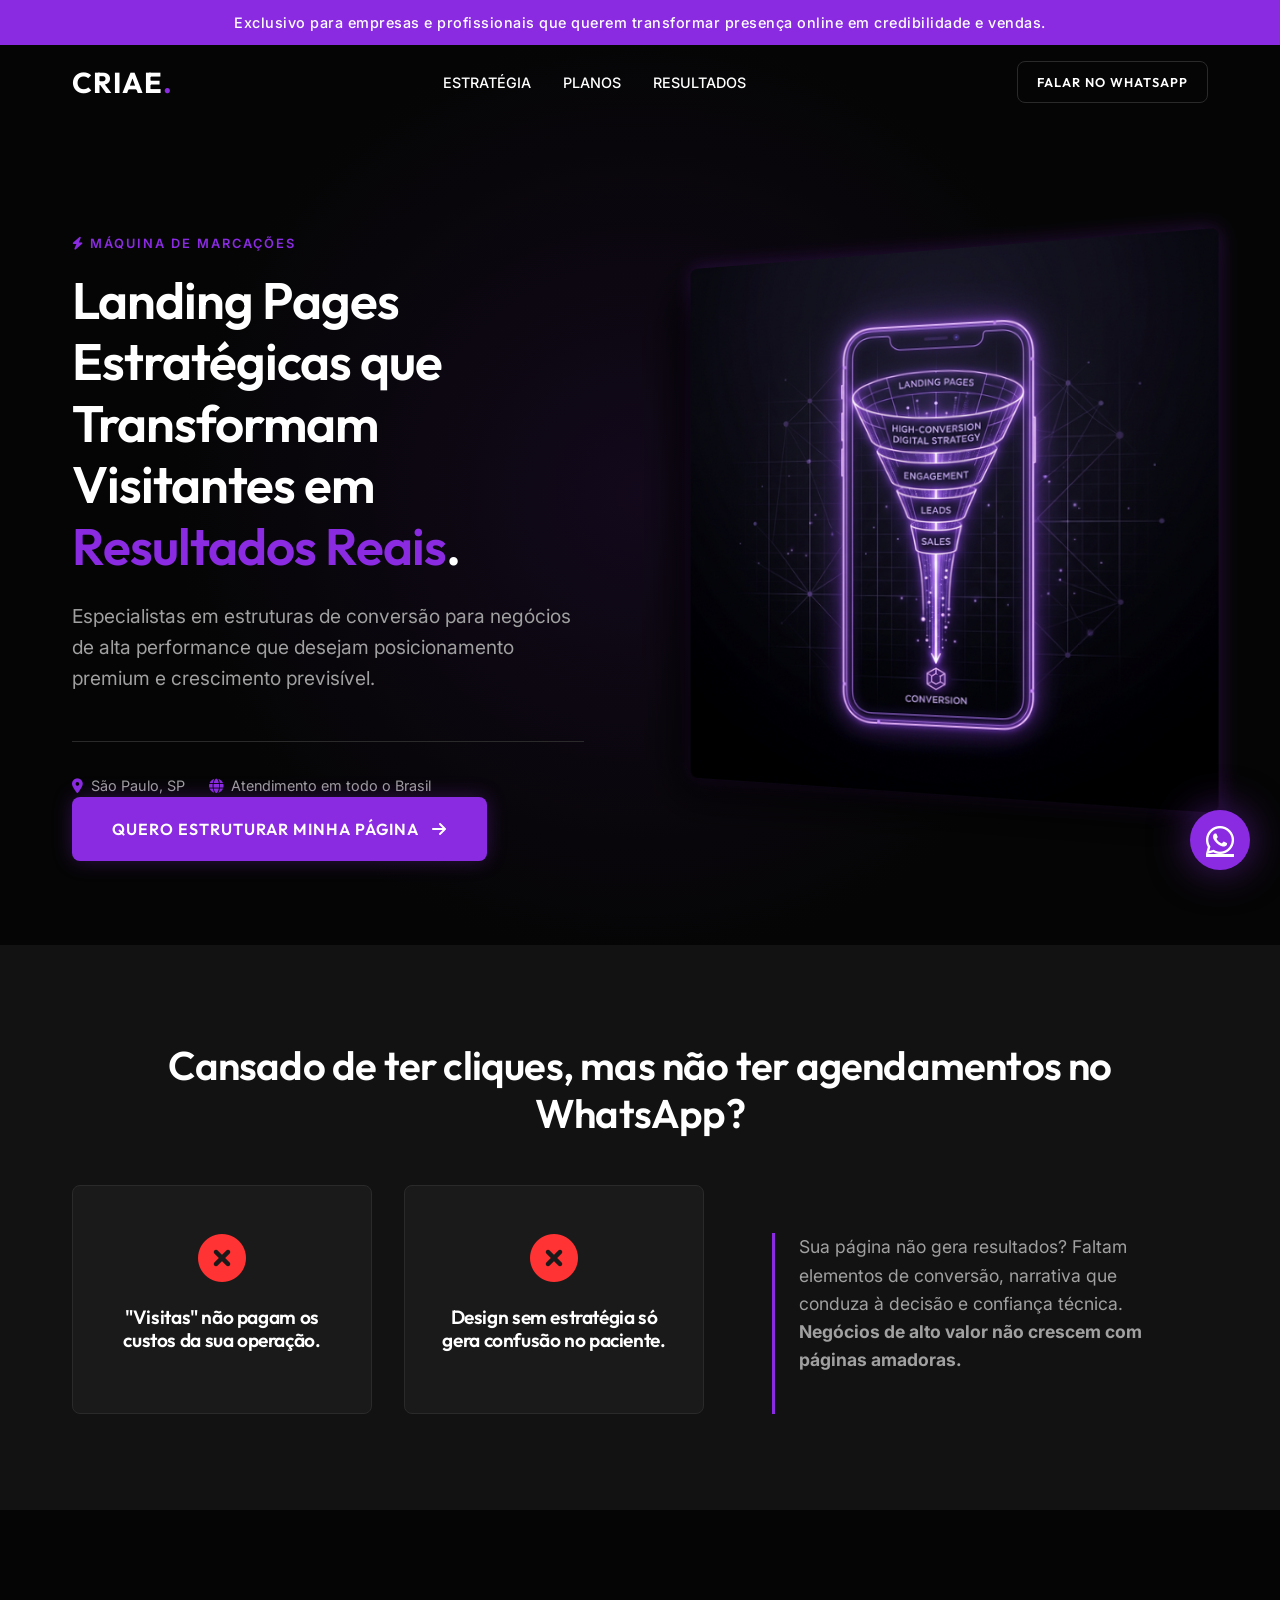
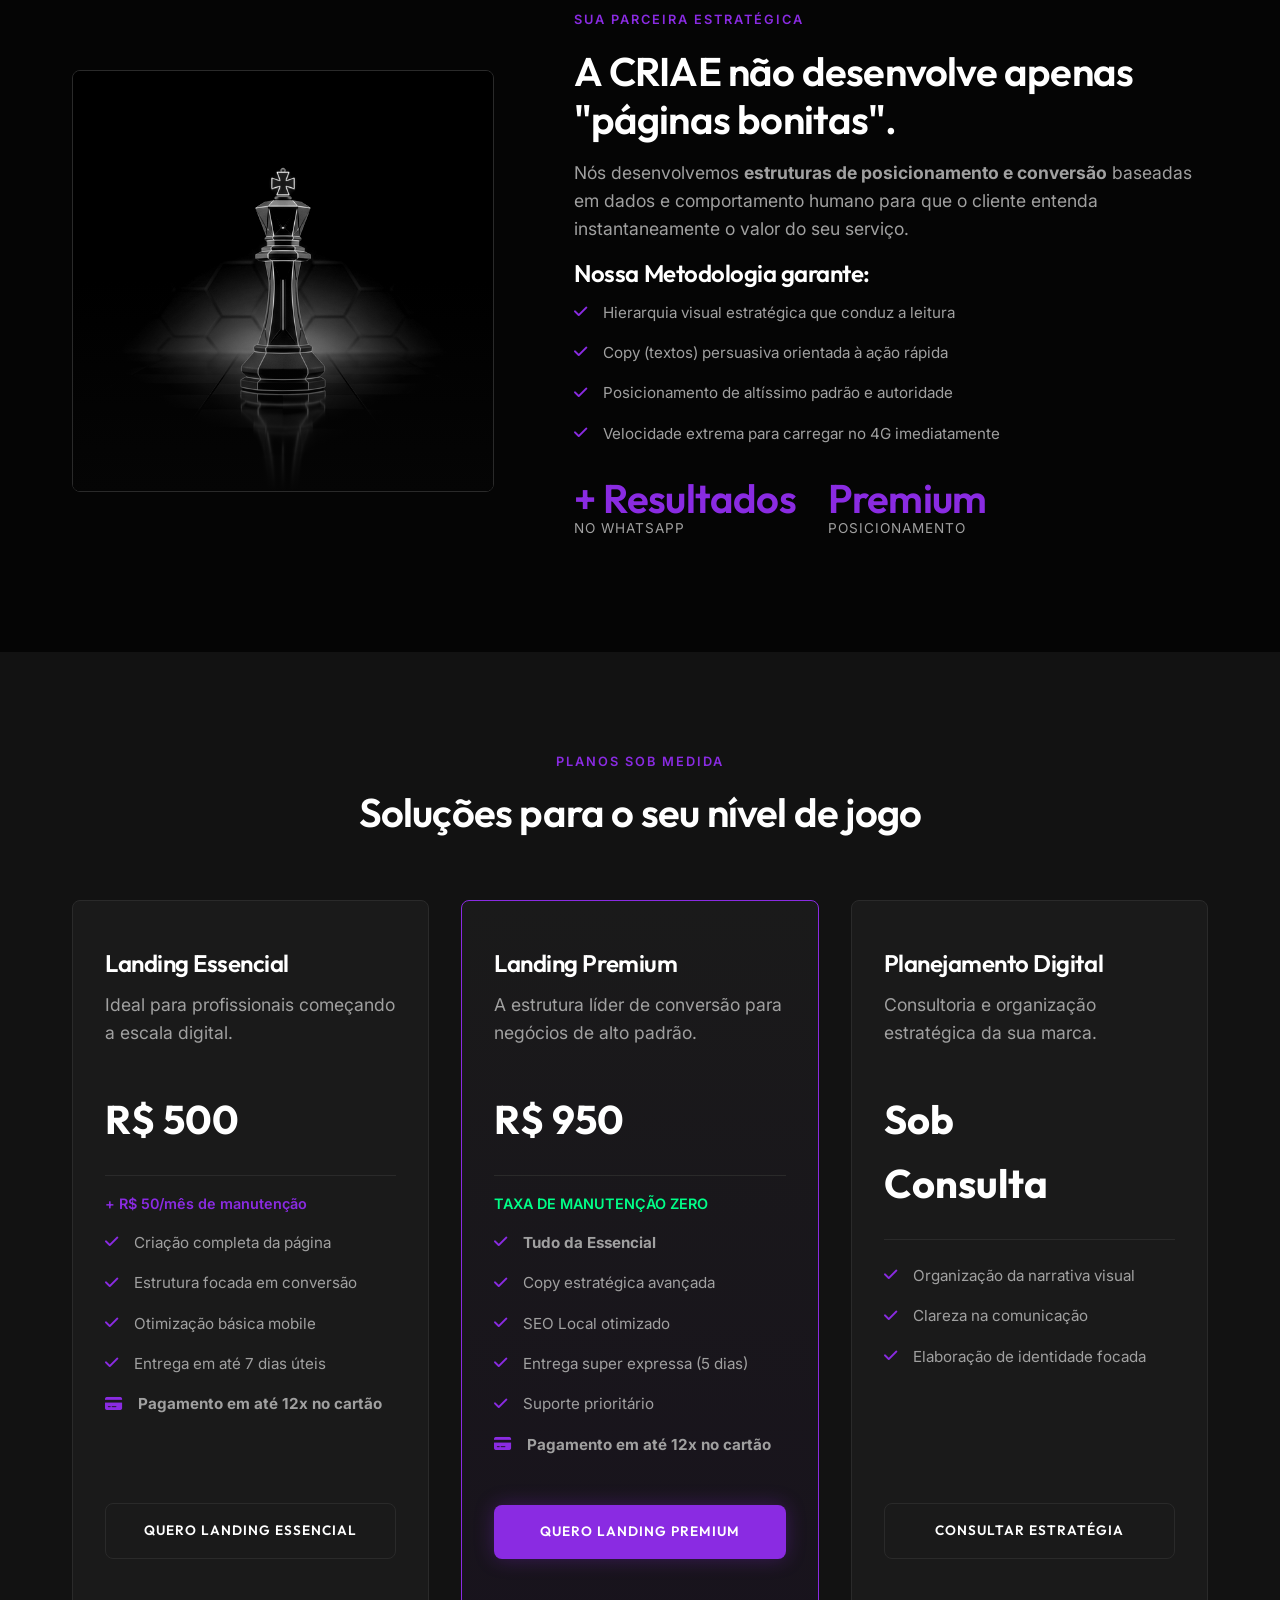
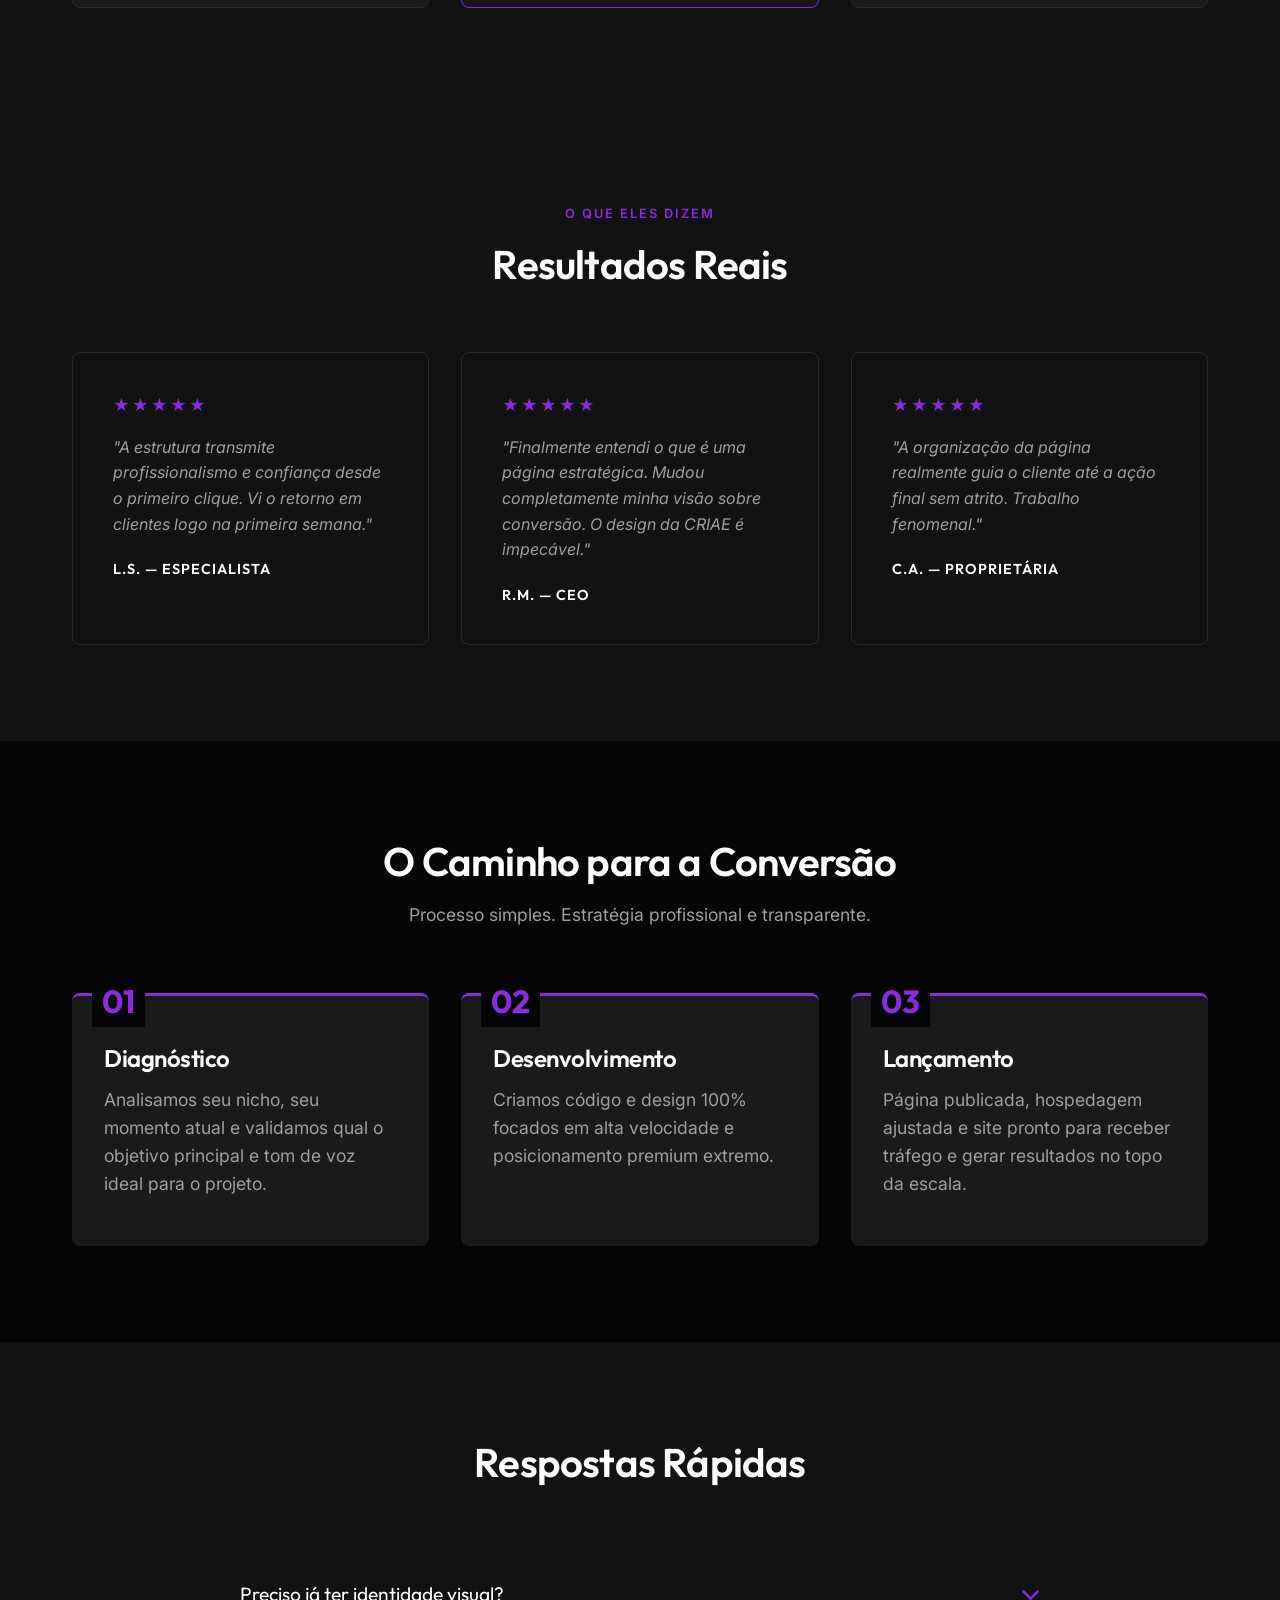
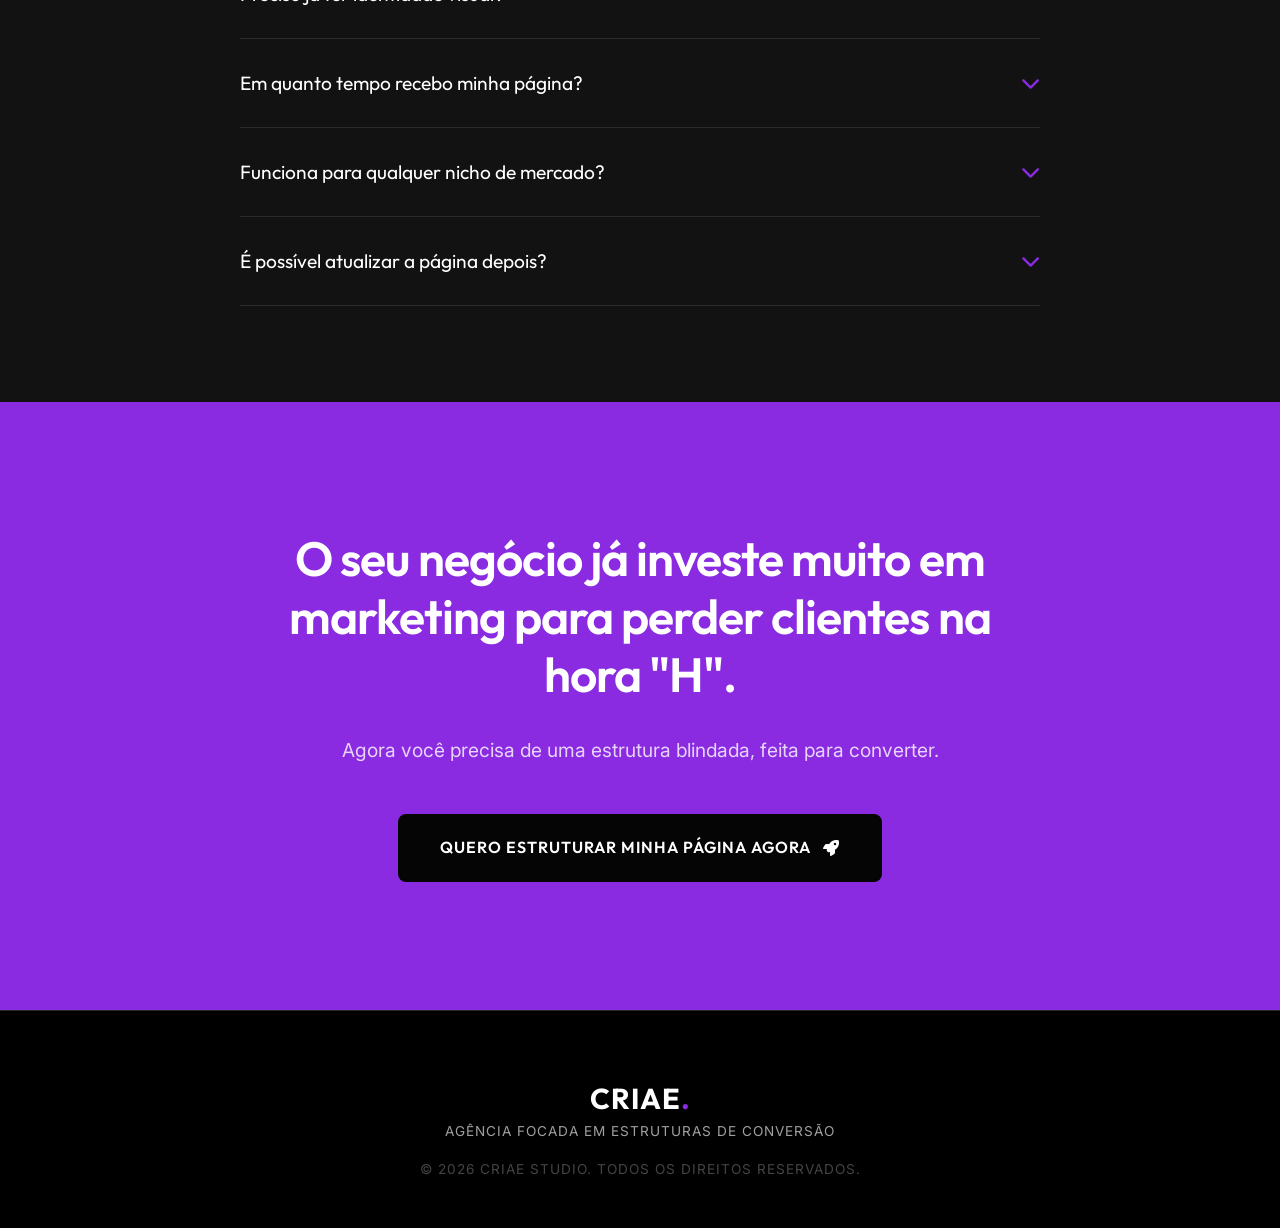
==== commit 727b5193: "feat: New pricing model with maintenance fees and 12x installments. CSS fix for top-alert." ====
--- a/index.html
+++ b/index.html
@@ -160,14 +160,15 @@
                 <div class="service-card animate-on-scroll">
                     <h3>Landing Essencial</h3>
                     <p>Ideal para profissionais começando a escala digital.</p>
-                    <div class="service-price">R$ 500 <span style="font-size:1rem; color:#A0A0A0; font-weight:400">/
-                            projeto</span></div>
+                    <div class="service-price">R$ 500</div>
+                    <p style="color: var(--accent-color); font-weight: 600; margin-top: -0.5rem; font-size: 0.9rem;">+ R$ 50/mês de manutenção</p>
 
                     <ul class="service-features">
                         <li><i class="fas fa-check"></i> Criação completa da página</li>
-                        <li><i class="fas fa-check"></i> Estrutura focada em marcações</li>
+                        <li><i class="fas fa-check"></i> Estrutura focada em conversão</li>
                         <li><i class="fas fa-check"></i> Otimização básica mobile</li>
                         <li><i class="fas fa-check"></i> Entrega em até 7 dias úteis</li>
+                        <li><i class="fas fa-credit-card"></i> <strong>Pagamento em até 12x no cartão</strong></li>
                     </ul>
 
                     <a href="https://wa.me/5519998803750?text=Quero%20minha%20Landing%20Essencial" target="_blank"
@@ -178,15 +179,16 @@
                 <div class="service-card highlight animate-on-scroll delay-1">
                     <h3>Landing Premium</h3>
                     <p>A estrutura líder de conversão para negócios de alto padrão.</p>
-                    <div class="service-price">R$ 750 <span style="font-size:1rem; color:#A0A0A0; font-weight:400">/
-                            projeto</span></div>
+                    <div class="service-price">R$ 950</div>
+                    <p style="color: #00FF88; font-weight: 600; margin-top: -0.5rem; font-size: 0.9rem;">TAXA DE MANUTENÇÃO ZERO</p>
 
                     <ul class="service-features">
                         <li><i class="fas fa-check"></i> <strong>Tudo da Essencial</strong></li>
-                        <li><i class="fas fa-check"></i> Refinamento visual avançado</li>
-                        <li><i class="fas fa-check"></i> Copywriting aprofundado (+ persuasão)</li>
+                        <li><i class="fas fa-check"></i> Copy estratégica avançada</li>
+                        <li><i class="fas fa-check"></i> SEO Local otimizado</li>
                         <li><i class="fas fa-check"></i> Entrega super expressa (5 dias)</li>
-                        <li><i class="fas fa-check"></i> Suporte prioritário 1:1</li>
+                        <li><i class="fas fa-check"></i> Suporte prioritário</li>
+                        <li><i class="fas fa-credit-card"></i> <strong>Pagamento em até 12x no cartão</strong></li>
                     </ul>
 
                     <a href="https://wa.me/5519998803750?text=Quero%20minha%20Landing%20Premium" target="_blank"
--- a/style.css
+++ b/style.css
@@ -152,11 +152,11 @@
   background-color: var(--accent-color);
   color: var(--white);
   text-align: center;
-  padding: 0.5rem 0;
-  font-size: 0.85rem;
-  font-weight: 600;
-  letter-spacing: 1px;
-  text-transform: uppercase;
+  padding: 0.7rem 1.5rem;
+  font-size: 0.9rem;
+  font-weight: 500;
+  letter-spacing: 0.5px;
+  /* Removido uppercase para respeitar a vontade do usuário */
 }
 
 /* Navbar */
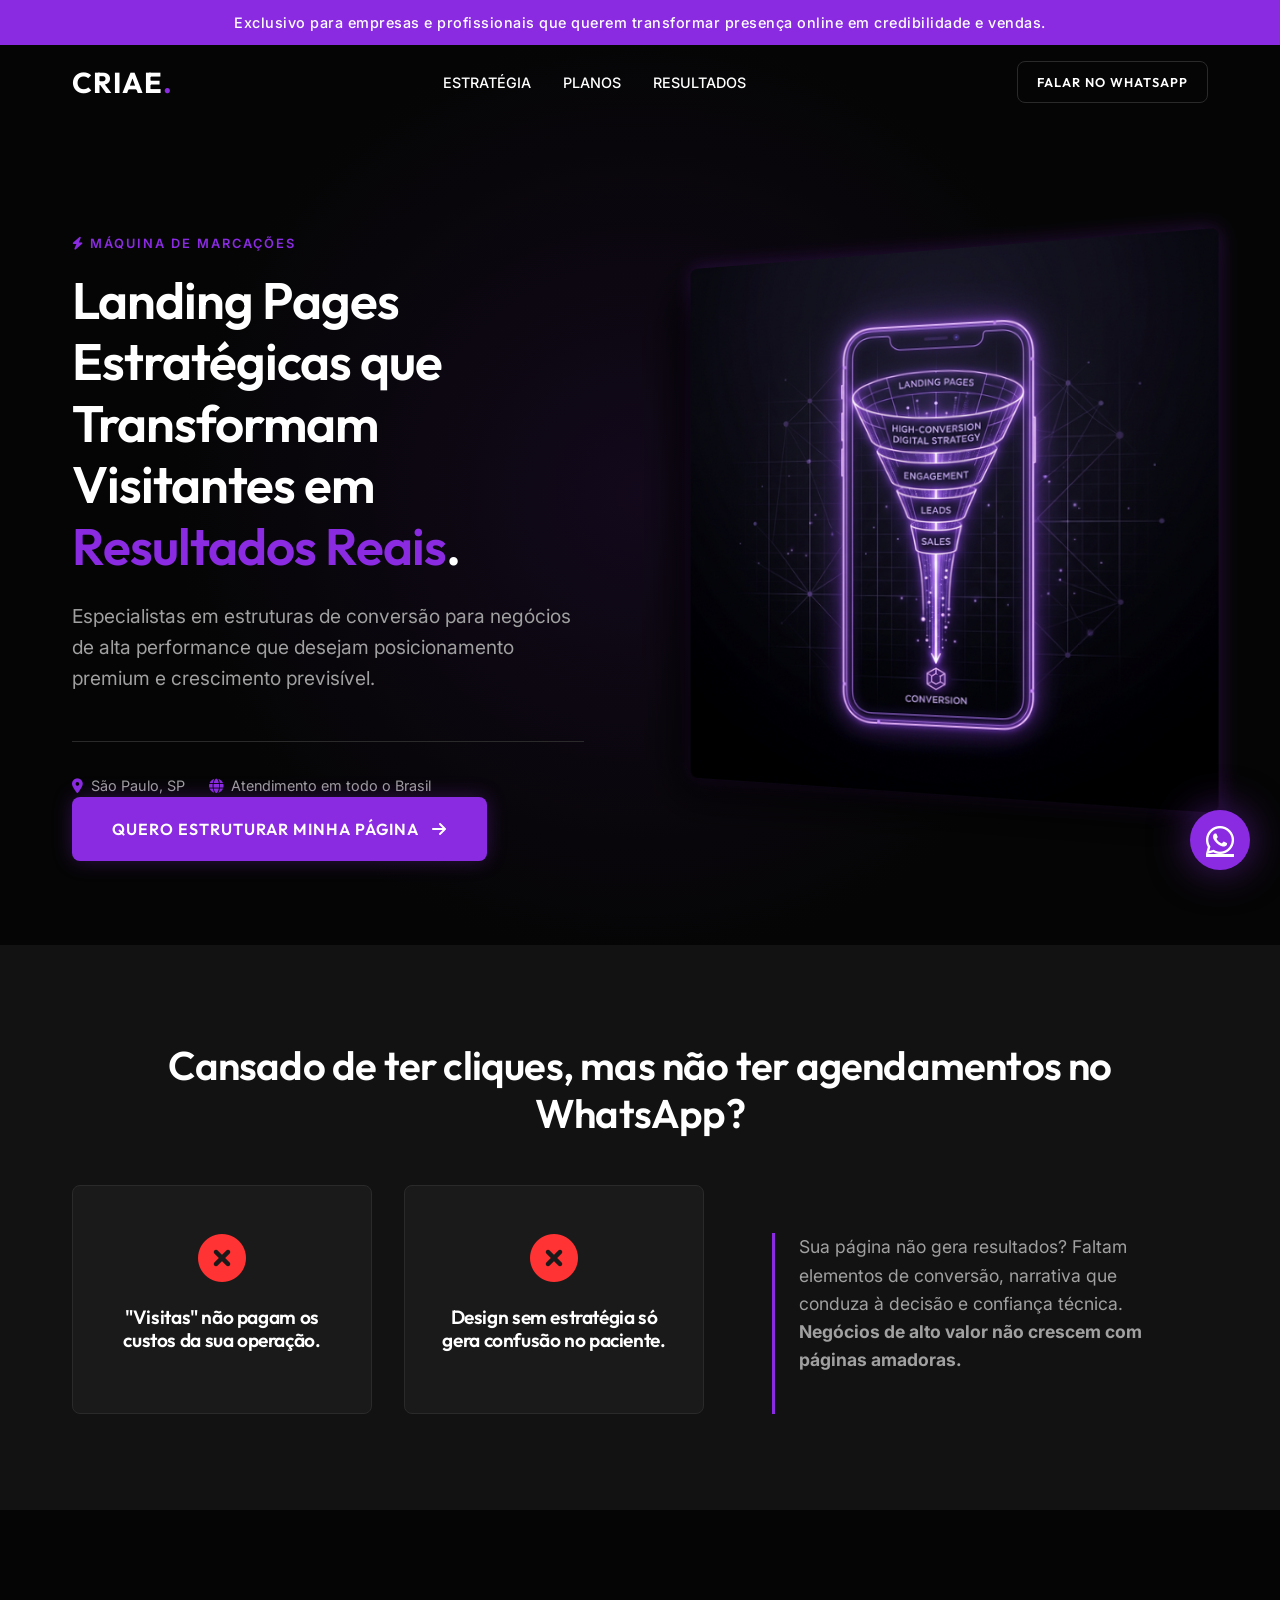
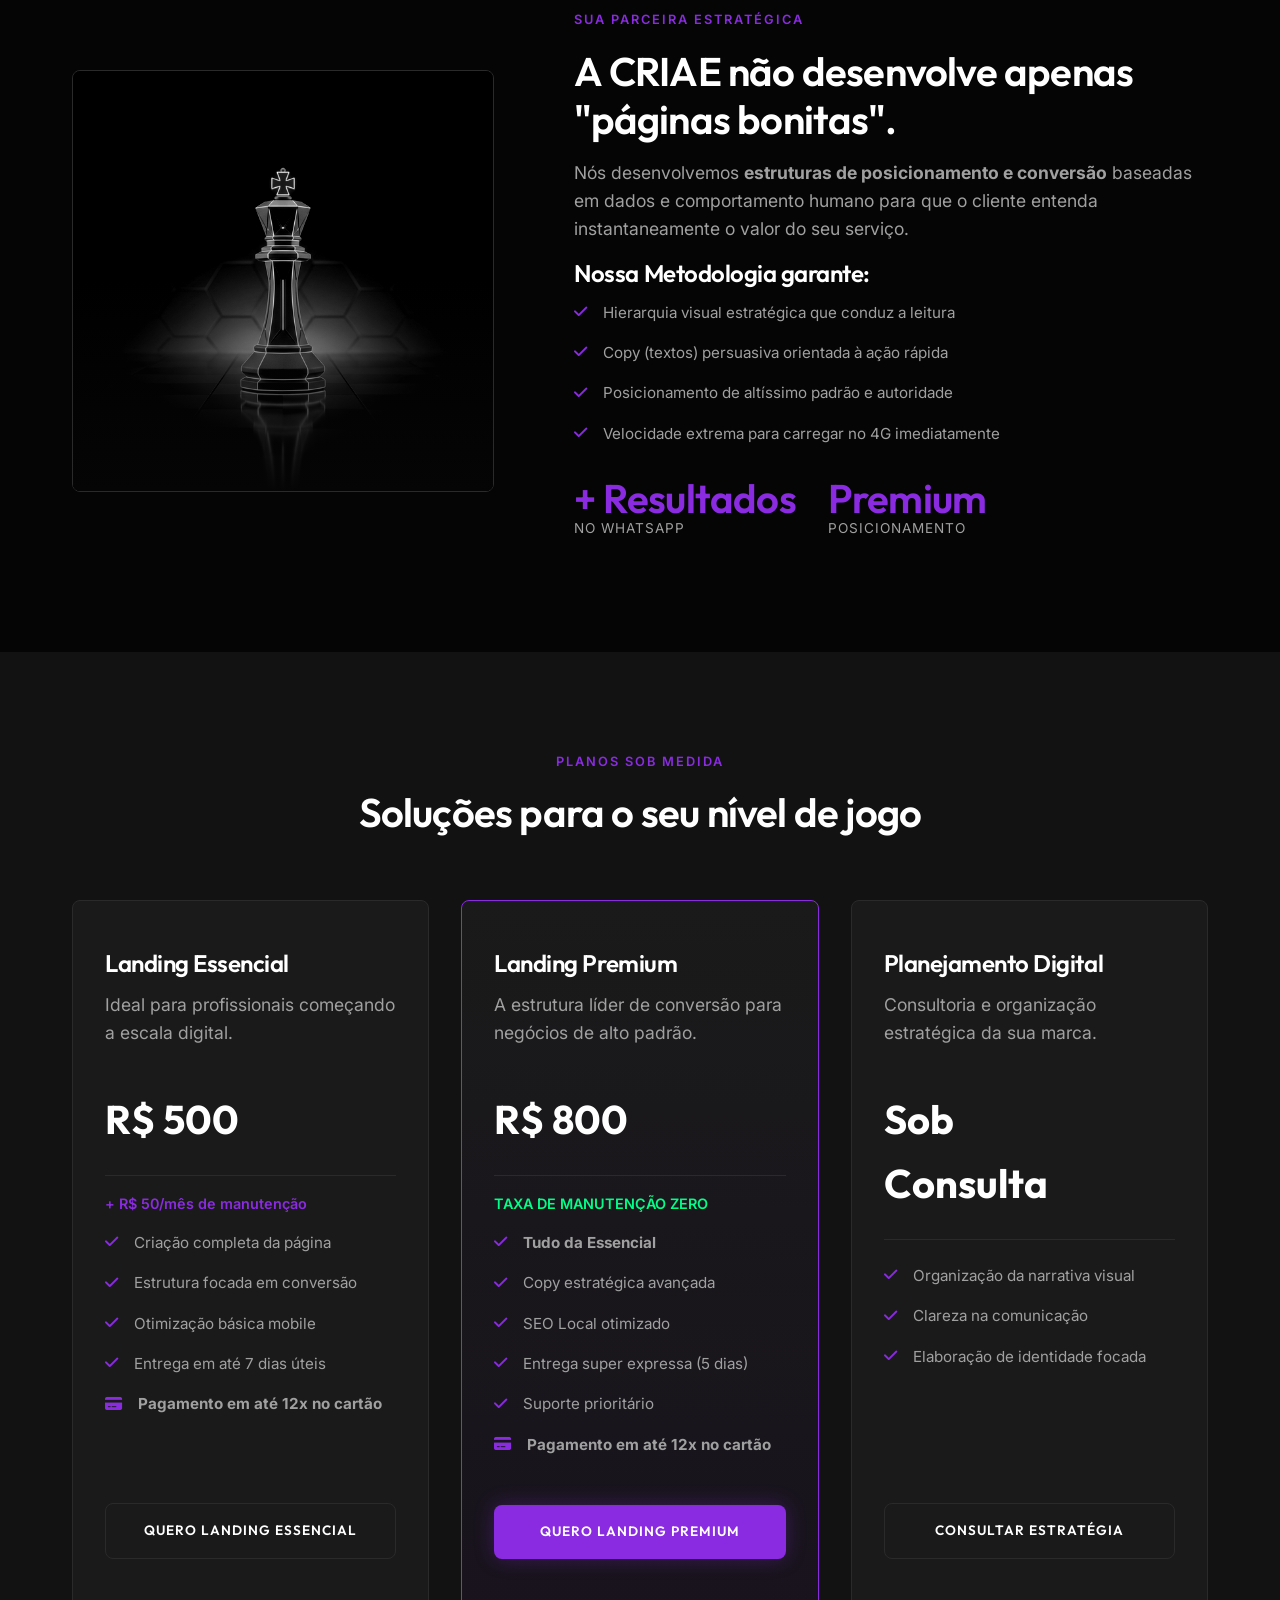
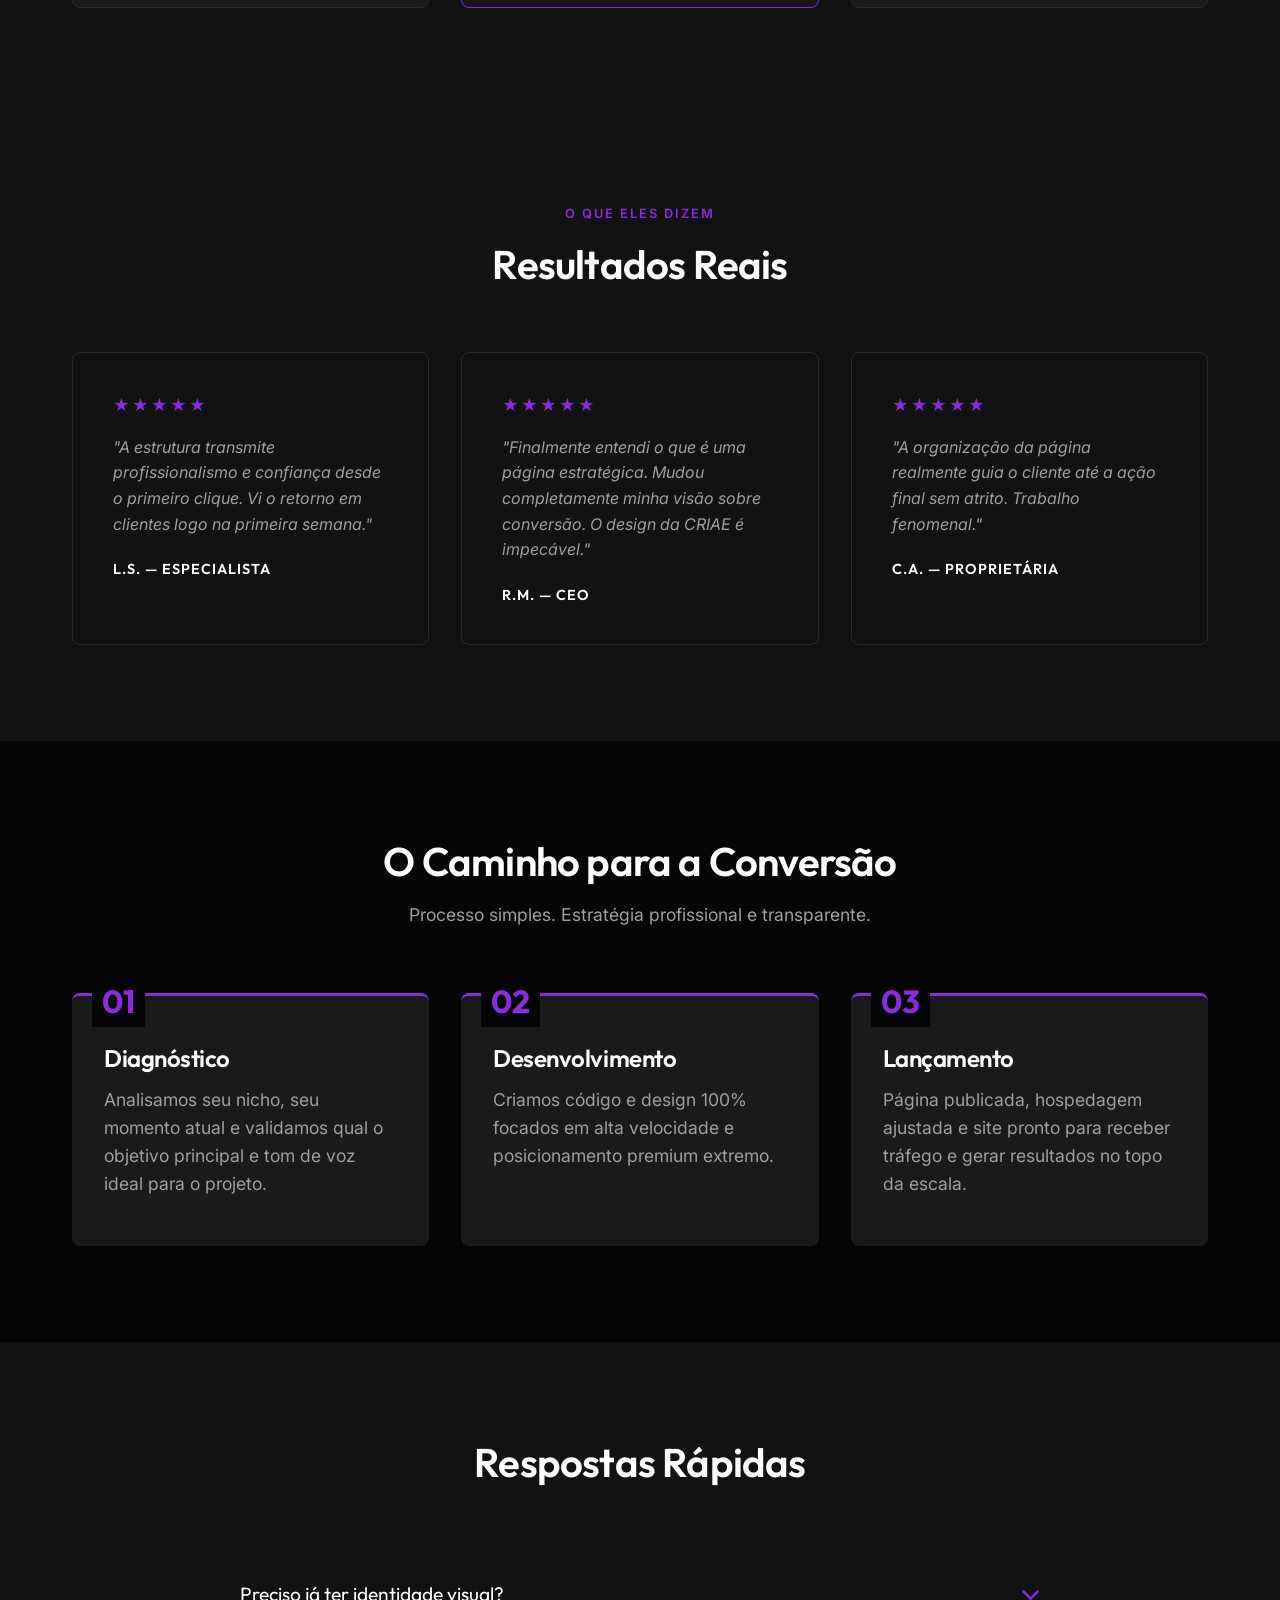
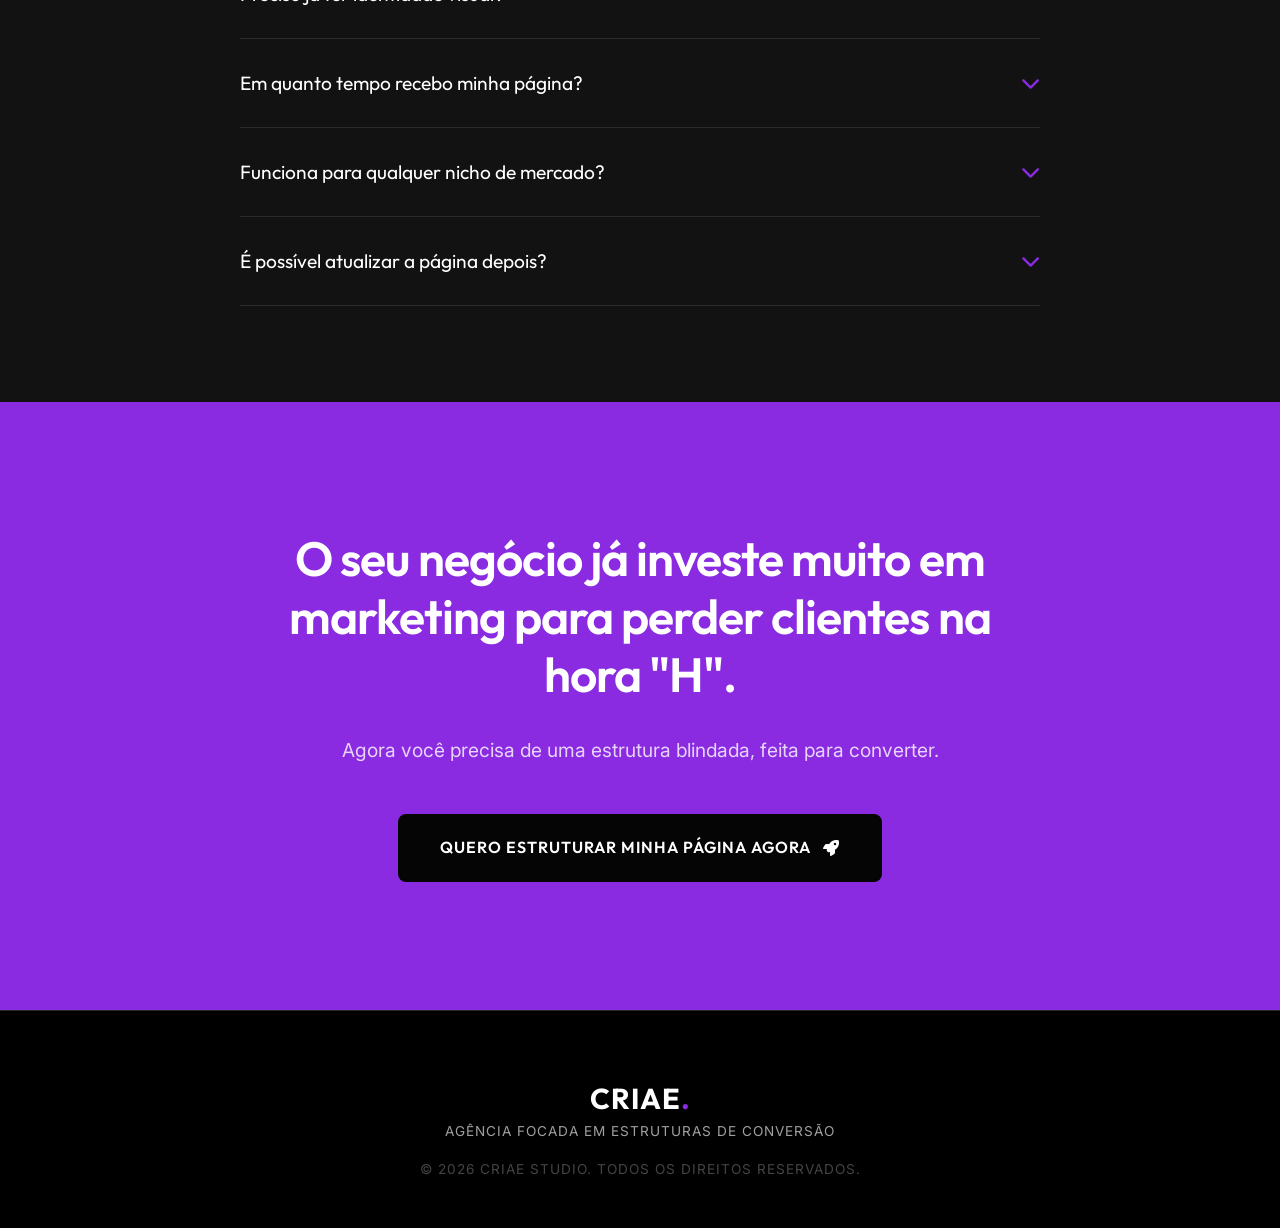
==== commit 074c5928: "fix: Correct Premium plan price to R$ 800" ====
--- a/index.html
+++ b/index.html
@@ -179,7 +179,7 @@
                 <div class="service-card highlight animate-on-scroll delay-1">
                     <h3>Landing Premium</h3>
                     <p>A estrutura líder de conversão para negócios de alto padrão.</p>
-                    <div class="service-price">R$ 950</div>
+                    <div class="service-price">R$ 800</div>
                     <p style="color: #00FF88; font-weight: 600; margin-top: -0.5rem; font-size: 0.9rem;">TAXA DE MANUTENÇÃO ZERO</p>
 
                     <ul class="service-features">
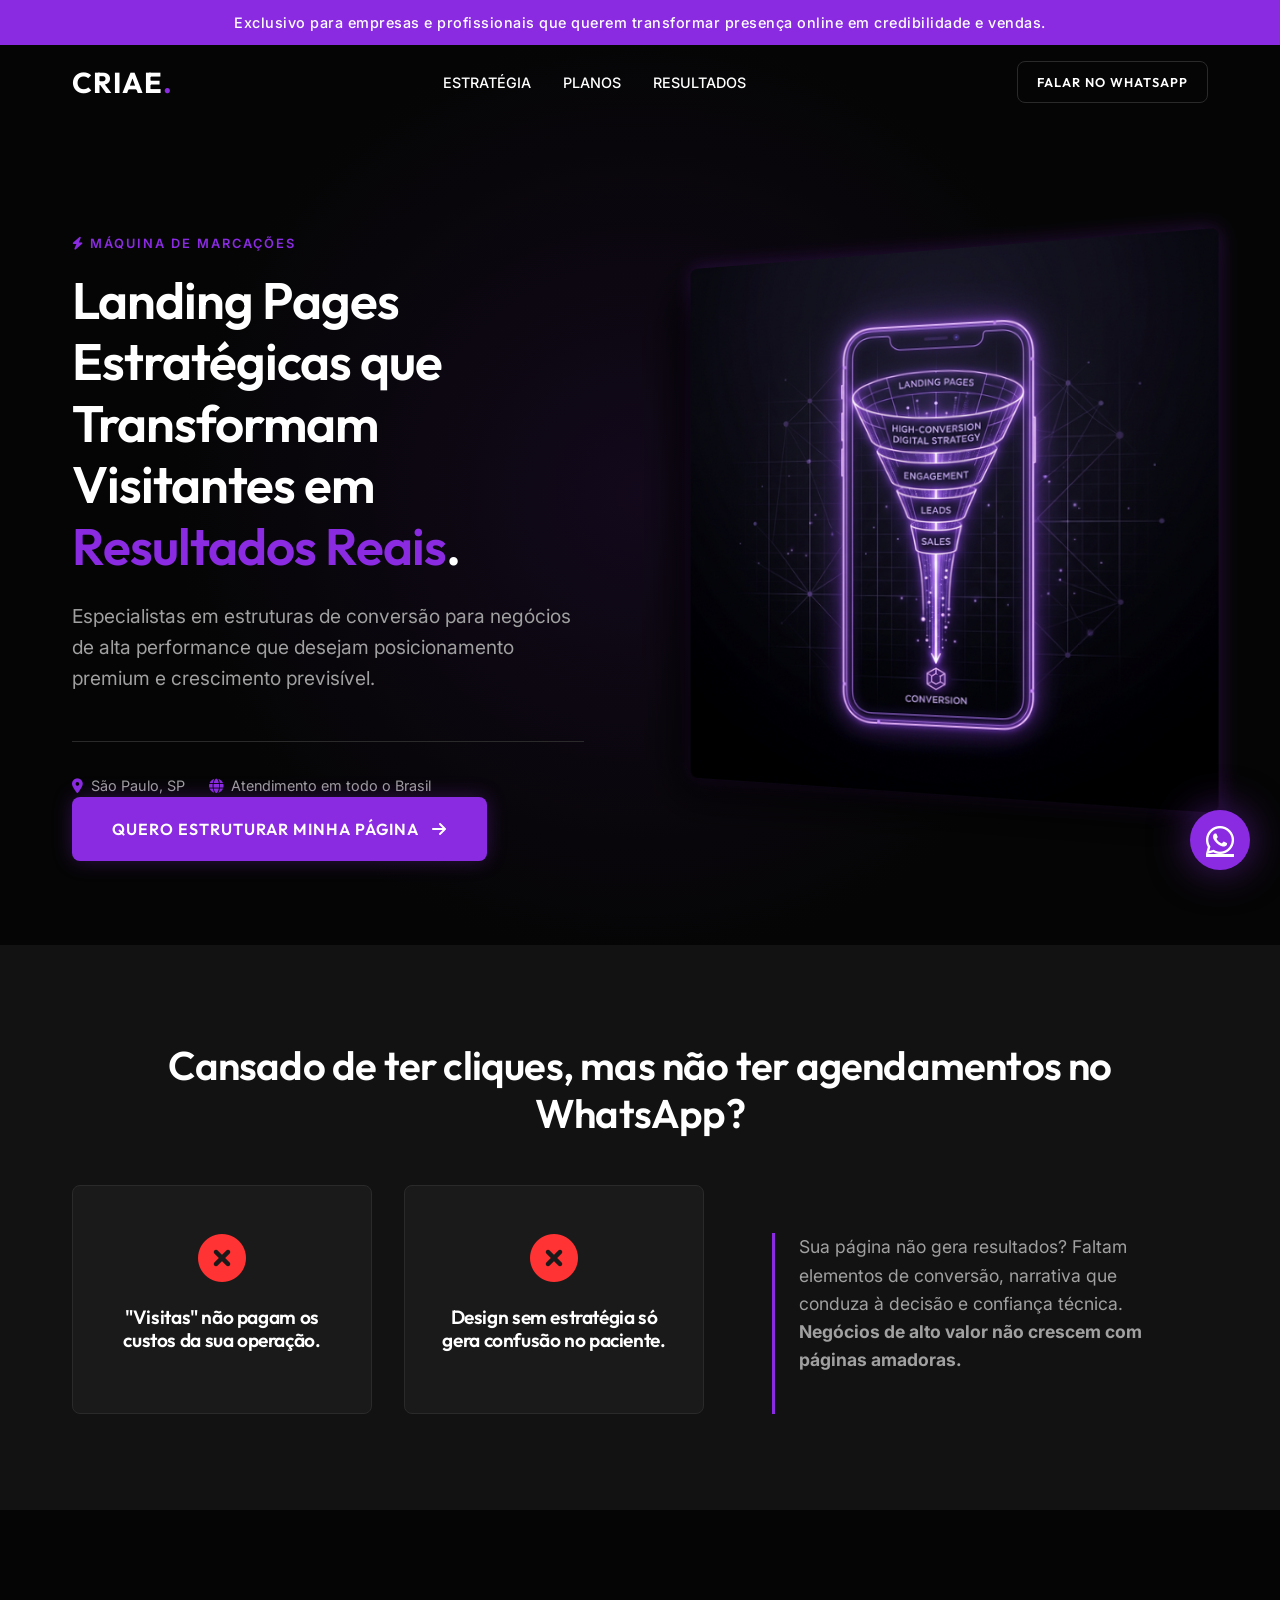
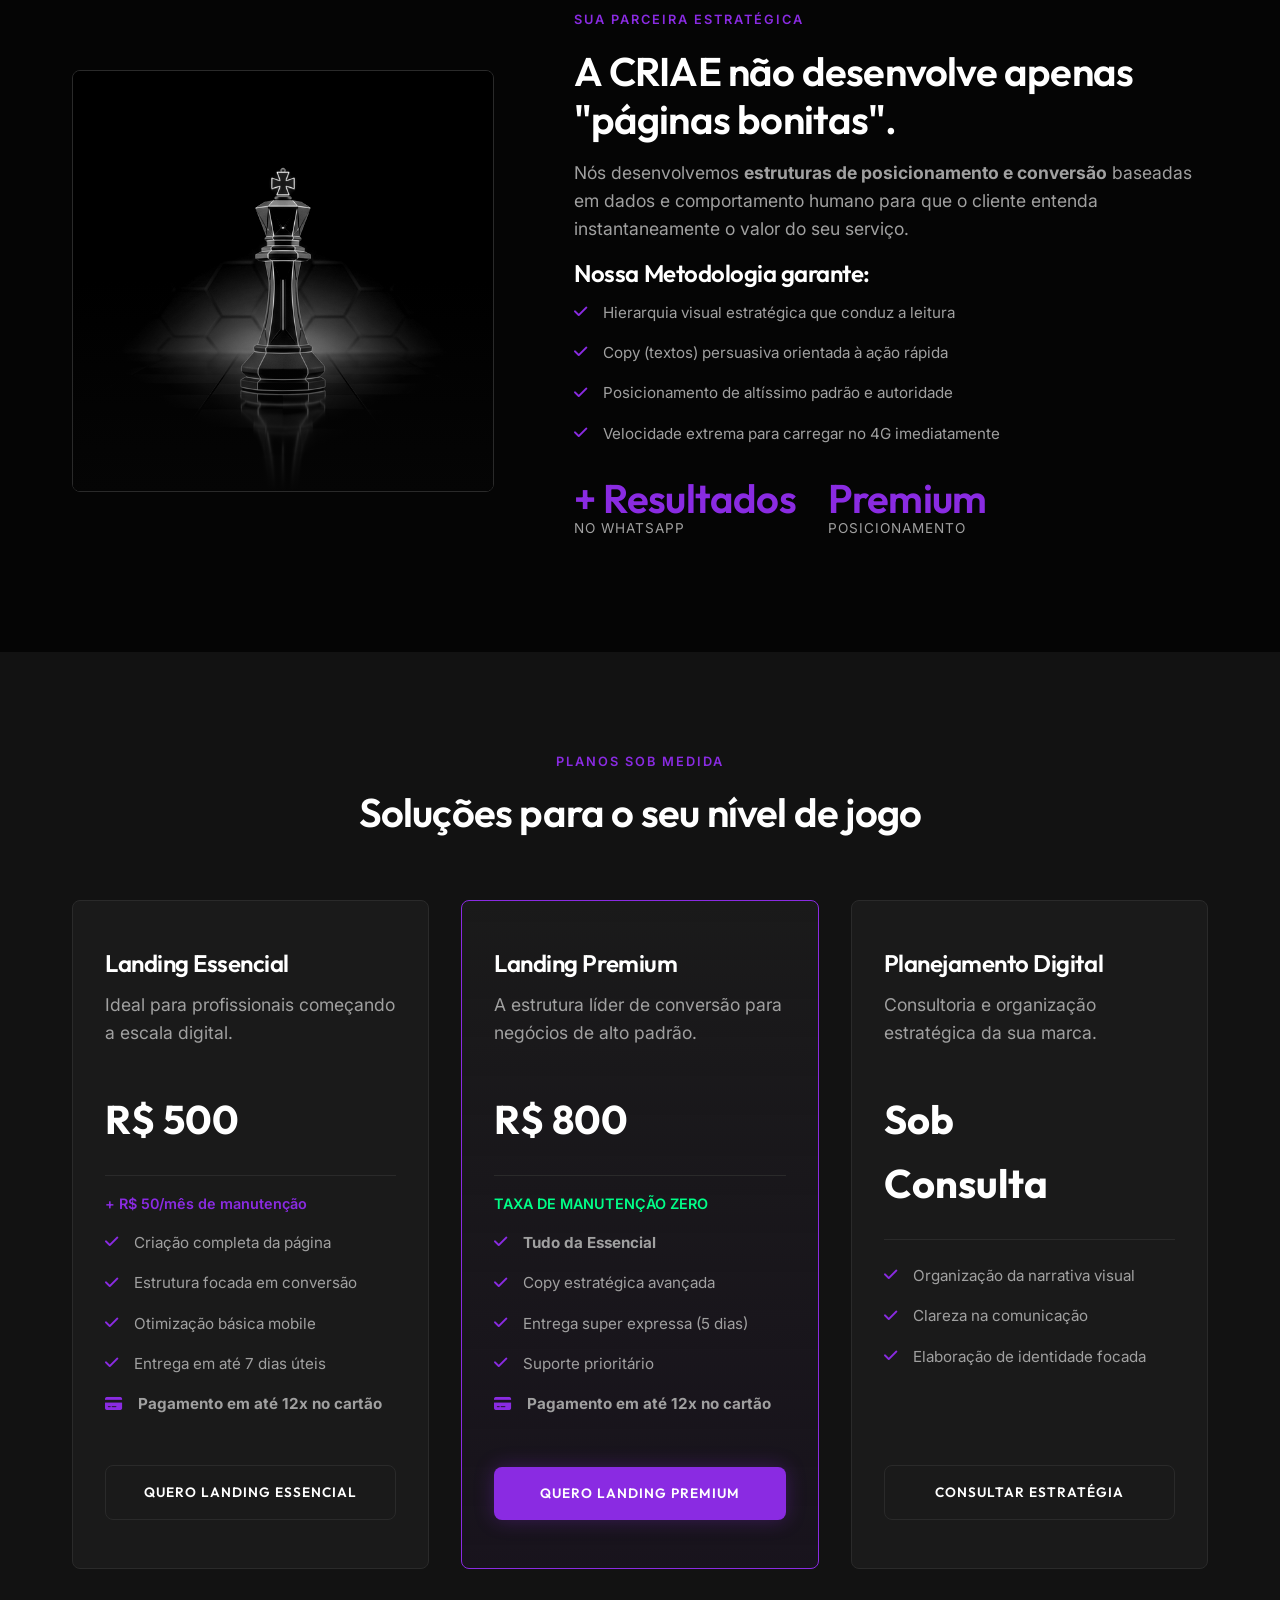
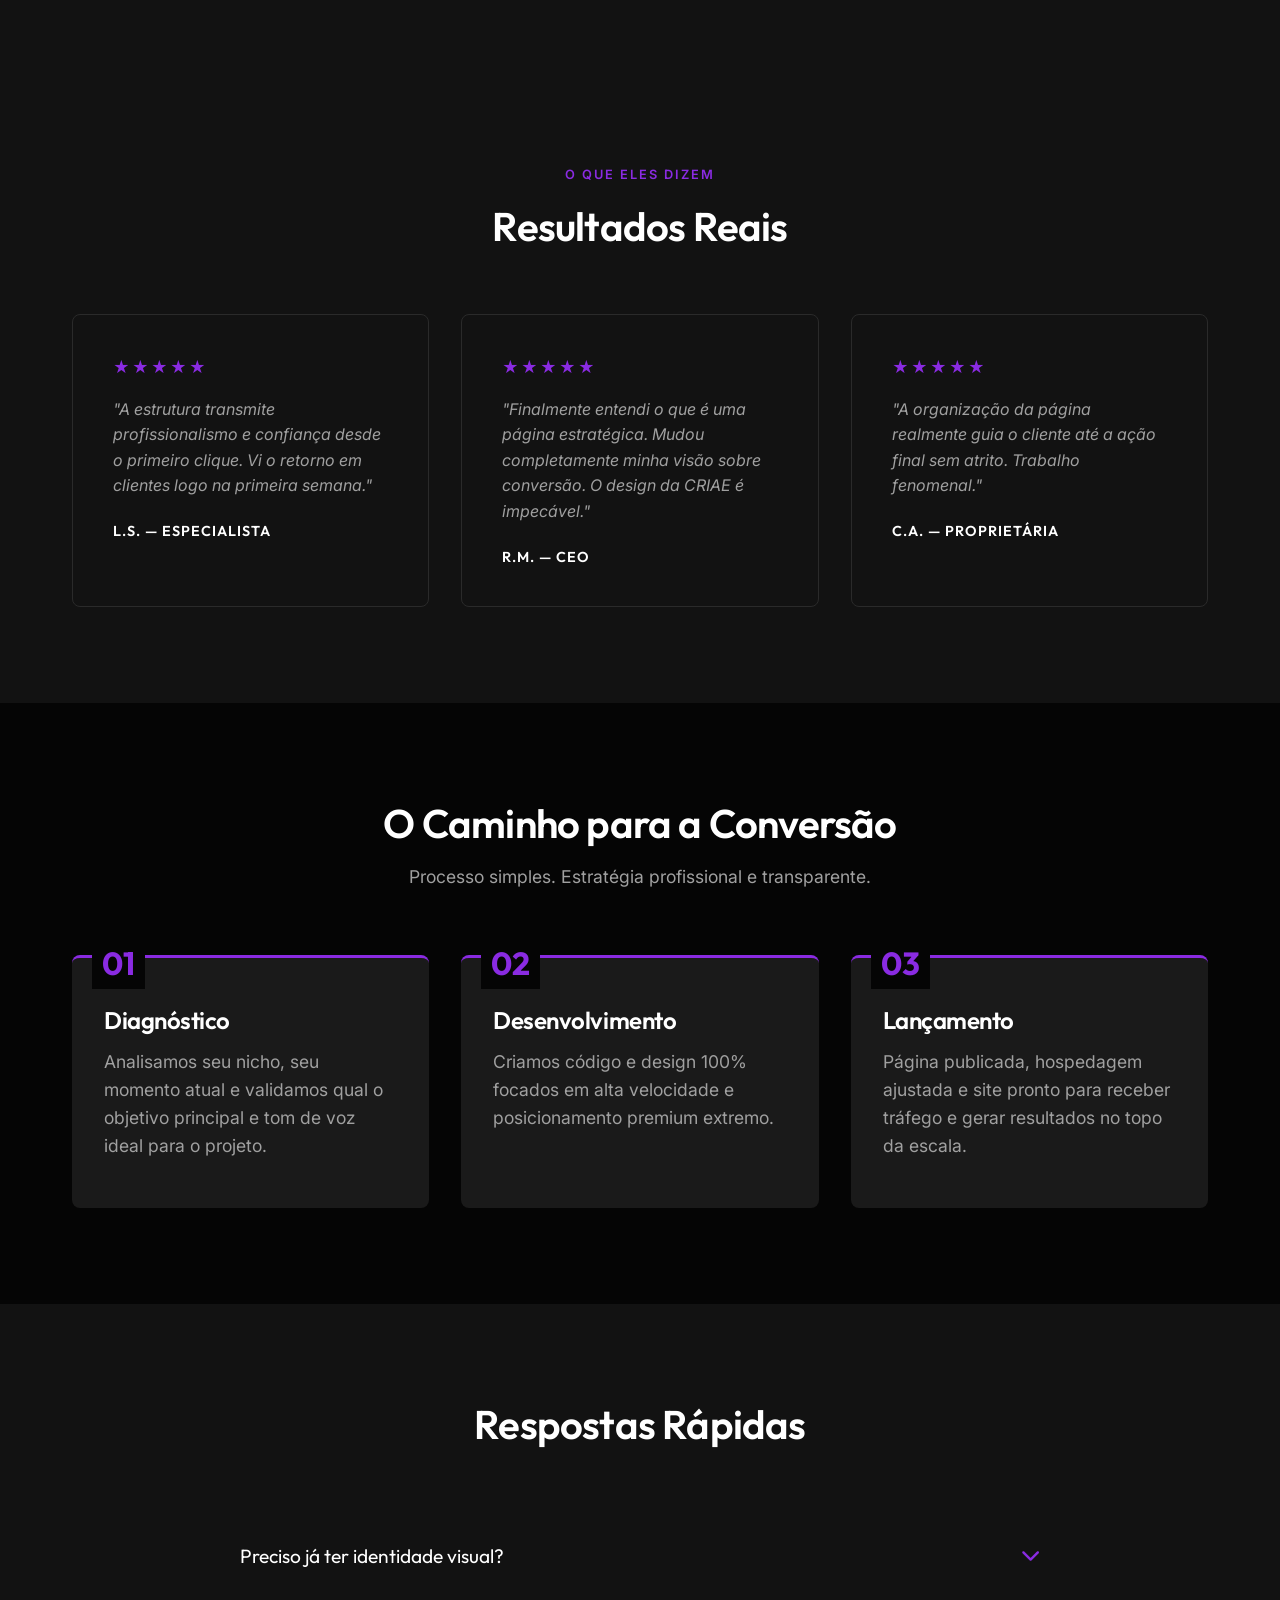
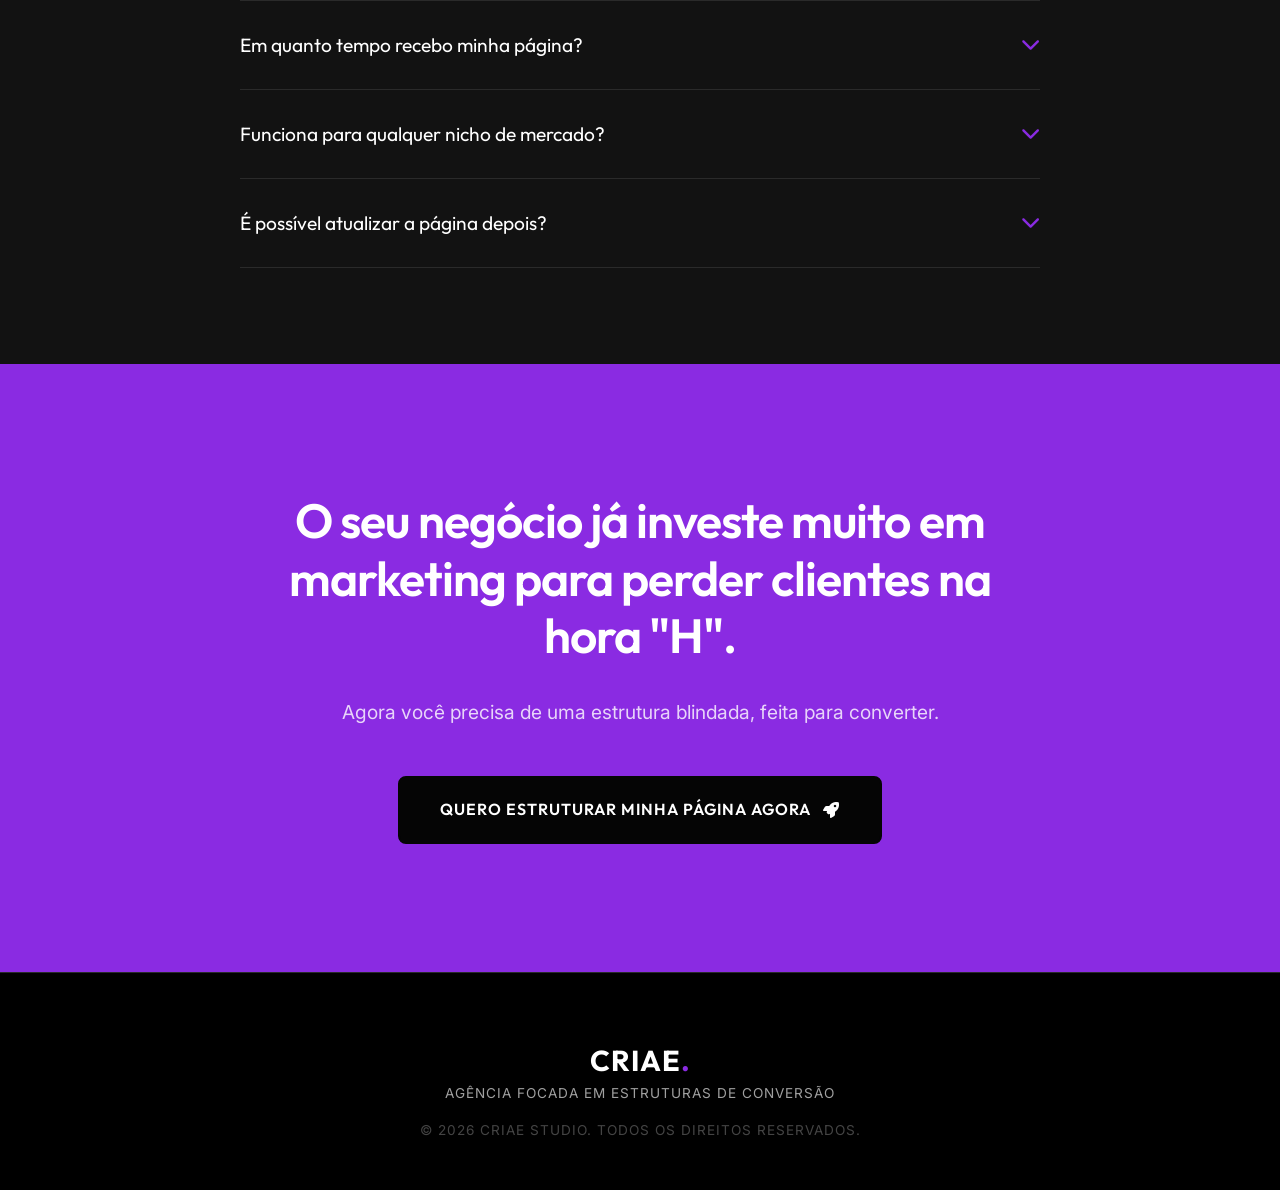
==== commit 3fdc2104: "style: Remove SEO Local from Premium plan features" ====
--- a/index.html
+++ b/index.html
@@ -185,7 +185,6 @@
                     <ul class="service-features">
                         <li><i class="fas fa-check"></i> <strong>Tudo da Essencial</strong></li>
                         <li><i class="fas fa-check"></i> Copy estratégica avançada</li>
-                        <li><i class="fas fa-check"></i> SEO Local otimizado</li>
                         <li><i class="fas fa-check"></i> Entrega super expressa (5 dias)</li>
                         <li><i class="fas fa-check"></i> Suporte prioritário</li>
                         <li><i class="fas fa-credit-card"></i> <strong>Pagamento em até 12x no cartão</strong></li>
